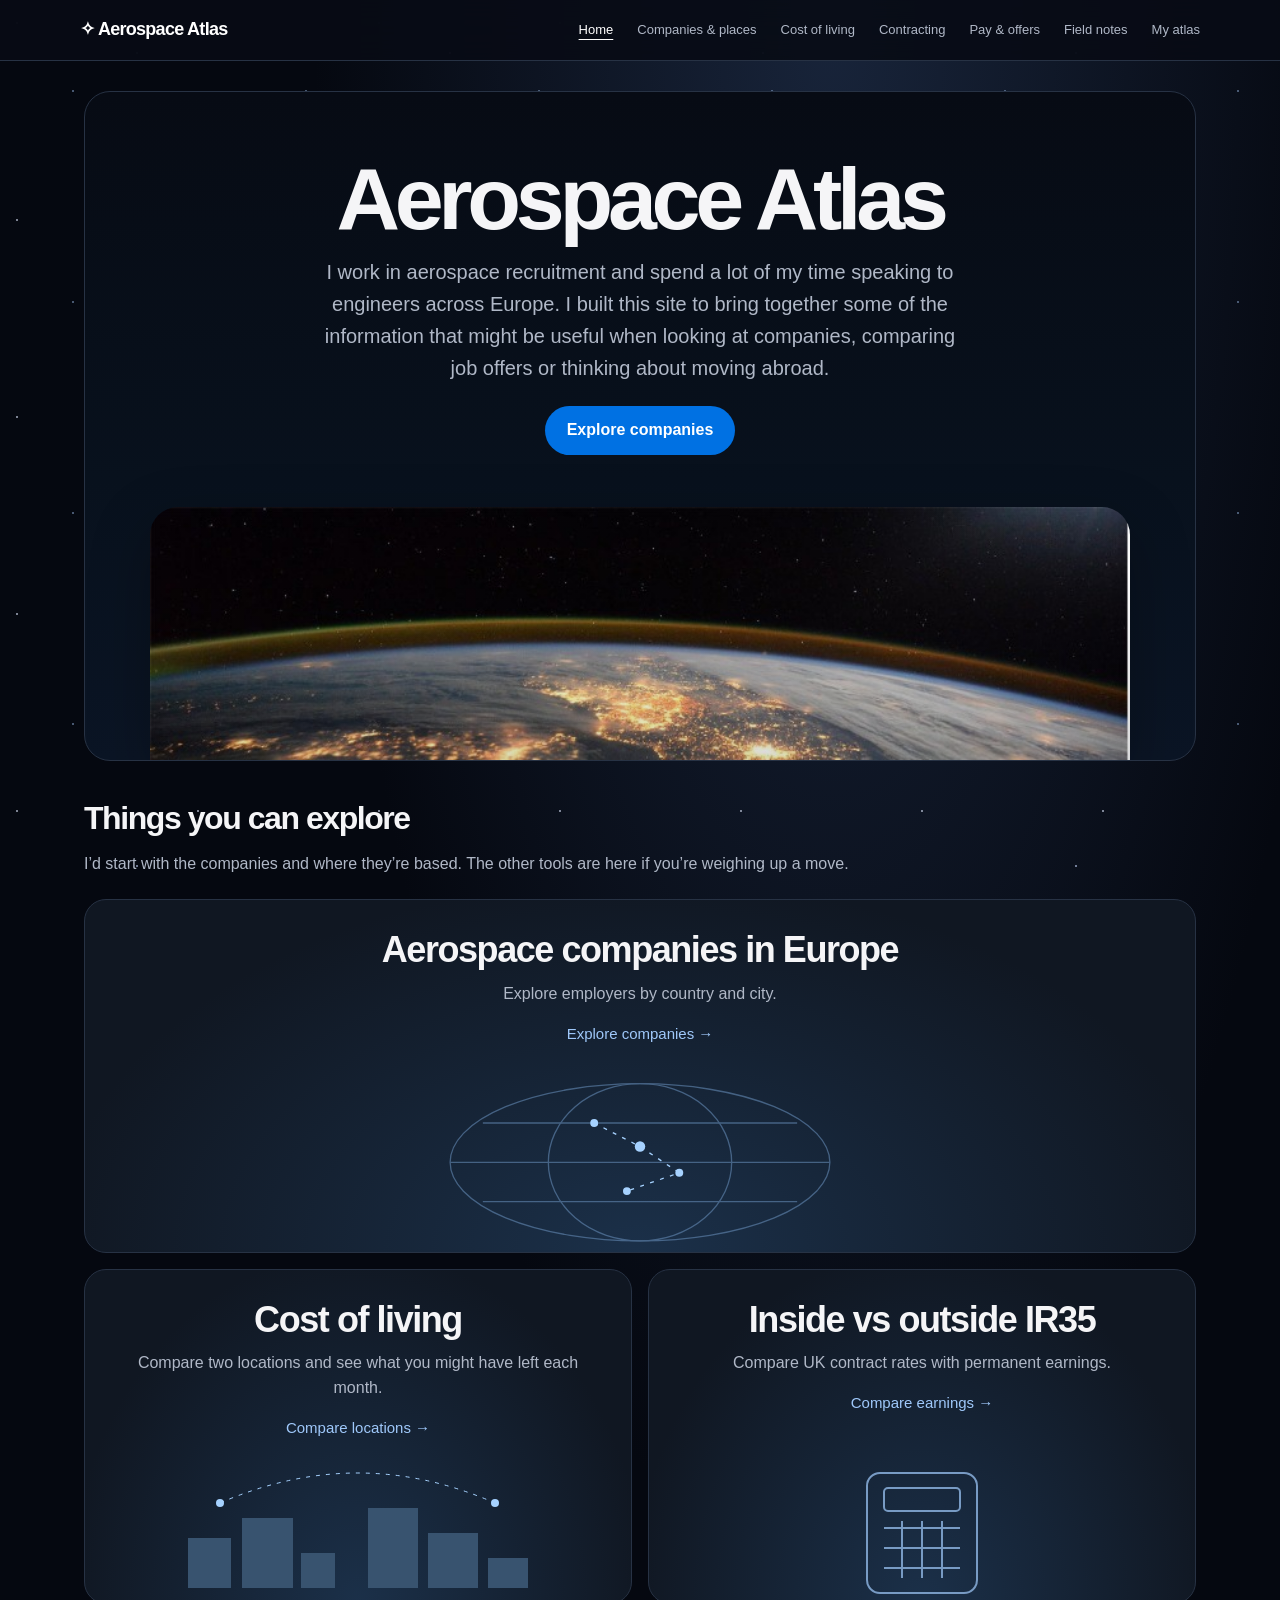
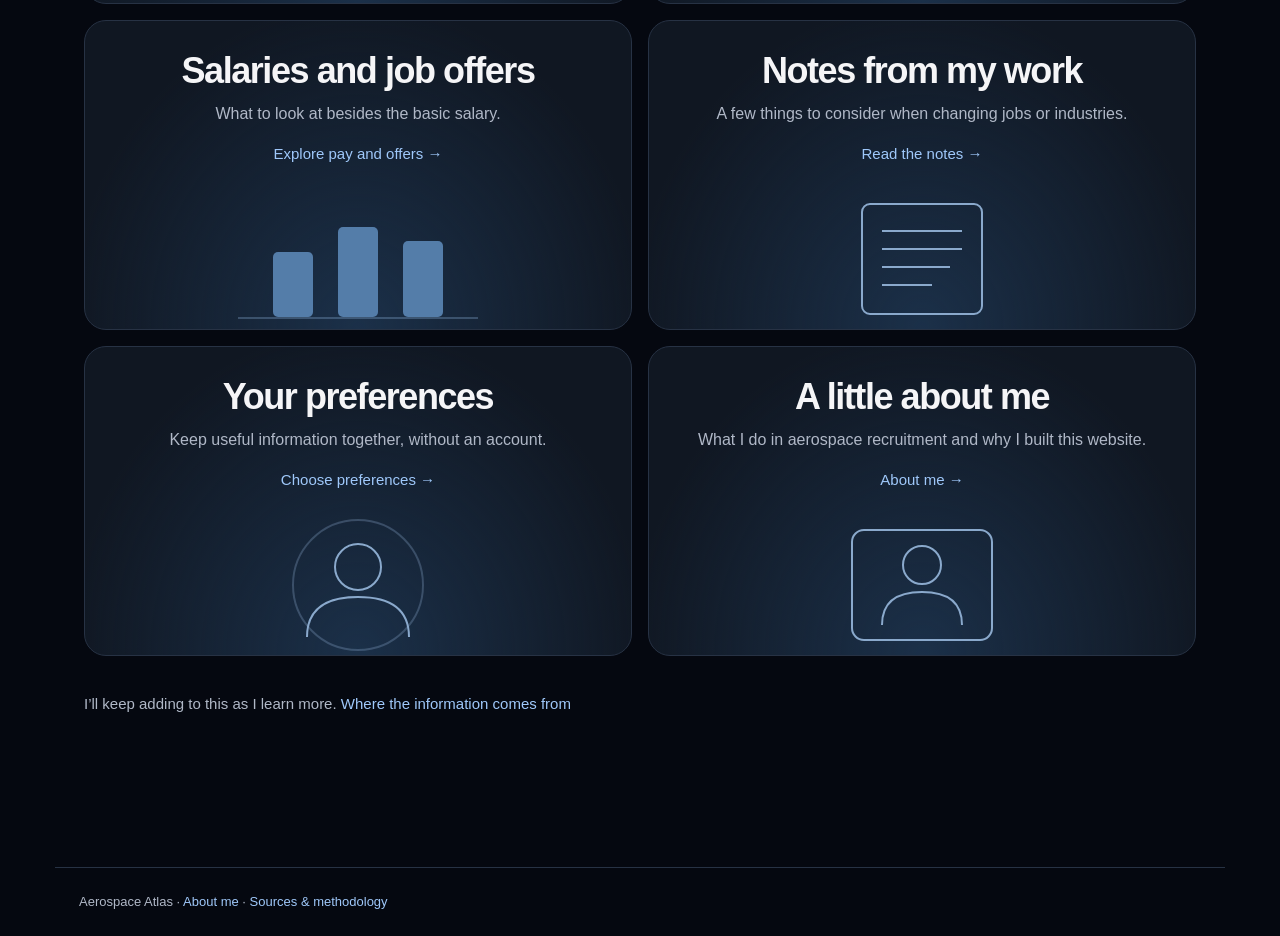
==== index.html @ a93e5f77 "Add files via upload" ====
<!DOCTYPE html>
<html lang="en"><head><meta charset="utf-8"/><meta content="width=device-width,initial-scale=1" name="viewport"/><title>Home | Aerospace Atlas</title><link href="style.css" rel="stylesheet"/><script>const clean=new URL(location.href);if(clean.searchParams.has("utm_source")){clean.searchParams.delete("utm_source");history.replaceState(null,"",clean.pathname+clean.search+clean.hash)}</script></head><body><header><a class="brand" href="index.html">✧ Aerospace Atlas</a><nav><a aria-current="page" href="index.html">Home</a><a href="companies.html">Companies &amp; places</a><a href="relocation.html">Cost of living</a><a href="contracting.html">Contracting</a><a href="salaries.html">Pay &amp; offers</a><a href="insights.html">Field notes</a><a href="personal.html">My atlas</a></nav></header><main class="home-main"><div class="hero home-hero"><div class="hero-copy"><h1>Aerospace Atlas</h1><p>I work in aerospace recruitment and spend a lot of my time speaking to engineers across Europe. I built this site to bring together some of the information that might be useful when looking at companies, comparing job offers or thinking about moving abroad.</p><a href="companies.html">Explore companies</a></div><div class="hero-photo-wrap"><img class="hero-photo" src="hero-earth.jpg" alt="Earth at night seen from space"/></div></div><div class="home-section-title"><h2>Things you can explore</h2><p>I’d start with the companies and where they’re based. The other tools are here if you’re weighing up a move.</p></div><div class="feature-grid"><a class="feature-tile feature-wide" href="companies.html"><div class="feature-copy"><h2>Aerospace companies in Europe</h2><p>Explore employers by country and city.</p><span>Explore companies →</span></div><svg viewBox="0 0 420 140" aria-hidden="true"><g fill="none" stroke="#648ab5" opacity=".6"><ellipse cx="210" cy="72" rx="145" ry="60"/><ellipse cx="210" cy="72" rx="70" ry="60"/><path d="M65 72H355 M90 42H330 M90 102H330"/></g><g fill="#a6d2ff"><circle cx="175" cy="42" r="3"/><circle cx="210" cy="60" r="4"/><circle cx="240" cy="80" r="3"/><circle cx="200" cy="94" r="3"/></g><path d="M175 42L210 60 240 80 200 94" fill="none" stroke="#a6d2ff" stroke-dasharray="3 5"/></svg></a><a class="feature-tile " href="relocation.html"><div class="feature-copy"><h2>Cost of living</h2><p>Compare two locations and see what you might have left each month.</p><span>Compare locations →</span></div><svg viewBox="0 0 420 140" aria-hidden="true"><g fill="#38536f"><path d="M40 125V75H83V125M94 125V55H145V125M153 125V90H187V125M220 125V45H270V125M280 125V70H330V125M340 125V95H380V125"/></g><path d="M72 40Q210 -20 347 40" fill="none" stroke="#a6d2ff" stroke-dasharray="4 6"/><circle cx="72" cy="40" r="4" fill="#a6d2ff"/><circle cx="347" cy="40" r="4" fill="#a6d2ff"/></svg></a><a class="feature-tile " href="contracting.html"><div class="feature-copy"><h2>Inside vs outside IR35</h2><p>Compare UK contract rates with permanent earnings.</p><span>Compare earnings →</span></div><svg viewBox="0 0 420 140" aria-hidden="true"><g fill="none" stroke="#789bc4" stroke-width="2"><rect x="155" y="10" width="110" height="120" rx="13"/><rect x="172" y="25" width="76" height="23" rx="4"/><path d="M172 65H248M172 85H248M172 105H248M190 58V115M210 58V115M230 58V115"/></g></svg></a><a class="feature-tile " href="salaries.html"><div class="feature-copy"><h2>Salaries and job offers</h2><p>What to look at besides the basic salary.</p><span>Explore pay and offers →</span></div><svg viewBox="0 0 420 140" aria-hidden="true"><g fill="#547da9"><rect x="125" y="63" width="40" height="65" rx="5"/><rect x="190" y="38" width="40" height="90" rx="5"/><rect x="255" y="52" width="40" height="76" rx="5"/></g><path d="M90 129H330" stroke="#a6d2ff" opacity=".5"/></svg></a><a class="feature-tile " href="insights.html"><div class="feature-copy"><h2>Notes from my work</h2><p>A few things to consider when changing jobs or industries.</p><span>Read the notes →</span></div><svg viewBox="0 0 420 140" aria-hidden="true"><g stroke="#8aa9cc" fill="none" stroke-width="2"><rect x="150" y="15" width="120" height="110" rx="8"/><path d="M170 42H250M170 60H250M170 78H238M170 96H220"/></g></svg></a><a class="feature-tile " href="personal.html"><div class="feature-copy"><h2>Your preferences</h2><p>Keep useful information together, without an account.</p><span>Choose preferences →</span></div><svg viewBox="0 0 420 140" aria-hidden="true"><g stroke="#8aa9cc" fill="none" stroke-width="2"><circle cx="210" cy="52" r="23"/><path d="M159 122Q159 82 210 82Q261 82 261 122"/><circle cx="210" cy="70" r="65" opacity=".3"/></g></svg></a><a class="feature-tile" href="about.html"><div class="feature-copy"><h2>A little about me</h2><p>What I do in aerospace recruitment and why I built this website.</p><span>About me →</span></div><svg viewBox="0 0 420 140" aria-hidden="true"><g stroke="#8aa9cc" fill="none" stroke-width="2"><rect x="140" y="15" width="140" height="110" rx="12"/><circle cx="210" cy="50" r="19"/><path d="M170 110Q170 77 210 77Q250 77 250 110"/></g></svg></a></div><p class="home-note">I’ll keep adding to this as I learn more. <a href="sources.html">Where the information comes from</a></p></main><aside aria-label="Aerospace heritage photographs" class="heritage-strip"><a aria-label="Wright brothers · 1903 — photograph source" class="heritage-item" href="https://commons.wikimedia.org/wiki/File:Wright_First_Flight_1903Dec17_(full_restore_115).jpg" rel="noopener noreferrer" target="_blank" title="Wright brothers · 1903 · John T. Daniels / Wikimedia Commons; restored by Wright Stuf · Image source"><img alt="Wright brothers · 1903" decoding="async" loading="lazy" onerror="this.closest('a').hidden=true" referrerpolicy="no-referrer" src="https://thumb.wikimedia.org/wikipedia/commons/thumb/f/fe/Wright_First_Flight_1903Dec17_%28full_restore_115%29.jpg/960px-Wright_First_Flight_1903Dec17_%28full_restore_115%29.jpg"/><span>Wright brothers · 1903</span></a><a aria-label="Concorde — photograph source" class="heritage-item" href="https://commons.wikimedia.org/wiki/File:Concorde.highup.arp.750pix.jpg" rel="noopener noreferrer" target="_blank" title="Concorde · Adrian Pingstone · public domain"><img alt="Concorde" decoding="async" loading="lazy" onerror="this.closest('a').hidden=true" referrerpolicy="no-referrer" src="https://upload.wikimedia.org/wikipedia/commons/b/be/Concorde.highup.arp.750pix.jpg"/><span>Concorde</span></a><a aria-label="Voyager spacecraft — photograph source" class="heritage-item" href="https://commons.wikimedia.org/wiki/File:Voyager.jpg" rel="noopener noreferrer" target="_blank" title="Voyager spacecraft · NASA · public domain in the US"><img alt="Voyager spacecraft" decoding="async" loading="lazy" onerror="this.closest('a').hidden=true" referrerpolicy="no-referrer" src="https://upload.wikimedia.org/wikipedia/commons/d/d2/Voyager.jpg"/><span>Voyager spacecraft</span></a></aside><footer>Aerospace Atlas · <a href="about.html">About me</a> · <a href="sources.html">Sources &amp; methodology</a></footer><script>const routes={contract:'contracting.html',living:'relocation.html',prices:'relocation.html',employers:'companies.html',salary:'salaries.html',insights:'insights.html',personal:'personal.html',sources:'sources.html'};if(routes[location.hash.slice(1)])location.replace(routes[location.hash.slice(1)]);</script></body></html>
---- style.css ----
:root{color-scheme:light;--bg:#f5f5f7;--panel:#fff;--line:#e3e3e8;--muted:#626267;--accent:#0066cc;--ink:#1d1d1f}*{box-sizing:border-box}html{scroll-behavior:smooth;scroll-padding-top:90px}body{margin:0;background:var(--bg);color:var(--ink);font:16px/1.55 -apple-system,BlinkMacSystemFont,"Segoe UI",Arial,sans-serif}header{position:sticky;top:0;z-index:10;background:#ffffffed;backdrop-filter:blur(18px);border-bottom:1px solid var(--line);display:flex;justify-content:space-between;align-items:center;gap:16px;padding:16px max(24px,calc((100vw - 1120px)/2));flex-wrap:wrap}main,footer{max-width:1170px;margin:auto;padding:24px}a{color:var(--accent);text-decoration:none}a:hover{text-decoration:underline}nav{display:flex;gap:24px;flex-wrap:wrap}nav a{font-size:13px;color:#424245}.brand{font-weight:700;font-size:18px;letter-spacing:-.04em}.hero{text-align:center;position:relative;overflow:hidden;background:radial-gradient(ellipse at 50% 105%,#c8e2fc 0,transparent 57%),linear-gradient(145deg,#fff,#edf2f9);border-radius:30px;padding:76px 24px 48px;margin:6px 0 24px}.hero h1{font-size:clamp(50px,8vw,96px);line-height:.98;letter-spacing:-.065em;margin:18px auto;max-width:900px}.hero p{font-size:clamp(17px,2.4vw,23px);max-width:680px;margin:24px auto;color:#515157;letter-spacing:-.02em}.hero>a{display:inline-block;background:#0071e3;color:white;padding:12px 25px;border-radius:99px;font-weight:600}.hero-art{display:block;width:min(560px,100%);height:auto;margin:24px auto -48px;opacity:.9}.eyebrow{color:#0066cc;font-size:13px;font-weight:650;letter-spacing:.04em}h2{font-size:clamp(30px,4vw,49px);letter-spacing:-.045em;line-height:1.1;margin:12px 0}h3{margin:0 0 14px;font-size:19px;letter-spacing:-.025em}p{color:var(--muted);max-width:850px}.grid{display:grid;grid-template-columns:repeat(auto-fit,minmax(min(270px,100%),1fr));gap:16px}.panel{background:var(--panel);border:1px solid #e9e9ed;border-radius:24px;padding:26px;box-shadow:0 6px 24px #1d1d1f05}section{padding:58px 0;border-bottom:1px solid var(--line)}label{display:block;color:#525257;font-size:13px;font-weight:600;margin:14px 0 6px}input,select{width:100%;background:#f5f5f7;border:1px solid #d2d2d7;color:var(--ink);border-radius:12px;padding:12px;font:inherit}input:focus,select:focus{outline:2px solid #0071e3;outline-offset:2px}.result{font-size:clamp(28px,3vw,40px);color:var(--ink);font-weight:650;letter-spacing:-.05em}.small{font-size:13px;color:var(--muted);letter-spacing:0}.bar{height:8px;background:#e8eef5;border-radius:8px;overflow:hidden;margin:12px 0 15px}.bar i{display:block;background:linear-gradient(90deg,#0071e3,#69b5ff);height:100%;border-radius:8px;transition:width .2s}table{width:100%;border-collapse:collapse;font-variant-numeric:tabular-nums}td,th{text-align:left;padding:11px 8px;border-bottom:1px solid var(--line)}td:last-child,th:last-child{text-align:right}details{margin-top:16px}summary{cursor:pointer;color:var(--accent)}button{background:#0071e3;color:white;border:0;border-radius:99px;padding:12px 18px;font-weight:650;cursor:pointer}.pill{display:inline-block;border:1px solid var(--line);border-radius:20px;padding:3px 9px;font-size:11px;color:var(--muted);font-weight:500;letter-spacing:0}footer{font-size:13px;color:var(--muted)}.quick{display:grid;grid-template-columns:repeat(3,1fr);gap:12px}.quick a{background:white;border-radius:20px;padding:22px;color:var(--ink);display:block;border:1px solid var(--line)}.quick strong{display:block;font-size:19px;letter-spacing:-.03em}.quick span{color:var(--muted);font-size:13px}.quick b{display:block;color:var(--accent);font-size:23px;margin-bottom:8px}@media(max-width:650px){main,footer{padding:14px}header{position:static;padding:14px}nav{gap:12px}.panel{padding:18px}.hero{padding:50px 16px 35px}.hero-art{margin-bottom:-35px}.quick{grid-template-columns:1fr}.quick a{padding:16px}section{padding:38px 0}}@media(prefers-reduced-motion:reduce){html{scroll-behavior:auto}.bar i{transition:none}}

.questions{grid-template-columns:repeat(2,1fr)}.questions a:hover,.city:hover{border-color:#a6c9ee;box-shadow:0 8px 28px #0071e30c}.headline{padding:28px;background:linear-gradient(120deg,#eaf3ff,#fff);border-radius:24px;margin:20px 0 14px}.headline strong{display:block;font-size:clamp(28px,5vw,48px);letter-spacing:-.05em;line-height:1.1}.headline p{margin:8px 0 0}.recommend{margin:20px 0;padding:20px;background:#f5f5f7;border-radius:16px}.city .country{color:#0066cc;font-size:13px}.city h3{font-size:26px;margin:4px 0}.city dl{font-size:14px}.city dt{color:var(--muted);margin-top:12px}.city dd{margin:0}.city button{margin-top:10px}.guide summary{font-weight:600}.guide li{margin:8px 0}.guide h3{font-size:22px}.guide .small{margin-bottom:8px}button:focus-visible,a:focus-visible,summary:focus-visible{outline:3px solid #0071e3;outline-offset:3px}@media(max-width:650px){.questions{grid-template-columns:1fr}.headline{padding:20px}}

:root{color-scheme:dark;--bg:#080b16;--panel:#111827;--line:#29334a;--muted:#acb8cd;--accent:#a4c6ff;--ink:#f0f3fb}body{background:radial-gradient(ellipse at 70% 0%,#21234b 0,transparent 42%),#080b16;min-height:100vh}body:before{content:'';position:fixed;inset:0;pointer-events:none;z-index:-1;background-image:radial-gradient(1px 1px at 17px 23px,#e1eaff 80%,transparent),radial-gradient(1px 1px at 73px 91px,#809bc2 80%,transparent),radial-gradient(1.4px 1.4px at 137px 53px,#c8d9ff 80%,transparent);background-size:181px 197px,233px 211px,313px 271px;opacity:.55}header{background:#080b16ed}nav a{color:var(--muted)}nav a[aria-current]{color:white;text-decoration:underline;text-underline-offset:5px}.brand{color:white}.hero{background:radial-gradient(ellipse at 50% 110%,#303d70,transparent 70%),linear-gradient(145deg,#101728bb,#17132cbb);text-align:left;padding:65px 35px;border:1px solid var(--line)}.hero h1{margin:18px 0;font-size:clamp(45px,7vw,78px)}.hero p{color:var(--muted);margin:20px 0}.eyebrow,.city .country{color:#a4c6ff}.panel,.quick a{background:#111827e8;border:1px solid var(--line);box-shadow:none}.headline,.recommend{background:linear-gradient(120deg,#202c48,#141b30);border:1px solid var(--line)}label{color:var(--muted)}input,select{background:#090f1e;border-color:#35405a}.bar{background:#303b51}section{padding:30px 0;border:0}h1{font-size:clamp(36px,6vw,64px);line-height:1.05;letter-spacing:-.05em}main{max-width:1100px}.intro{max-width:760px;font-size:18px}.chapter{max-width:760px;margin:30px 0 36px}.chapter h2{font-size:27px}.chapter p{font-size:17px}.quick a:hover,.city:hover{border-color:#8faae0;box-shadow:none}.quick a strong{font-size:23px}.quick a span{font-size:15px}.quick{grid-template-columns:repeat(2,1fr)}.primary{display:inline-block;background:#a4c6ff;color:#101827;padding:13px 22px;border-radius:99px;font-weight:700}button{background:#a4c6ff;color:#101827}.hero>a{background:#a4c6ff;color:#101827}.tag{font-size:12px;color:#a4c6ff}.city h3{margin-top:8px}.city p{margin:8px 0}.countryhead{margin:30px 0 10px;font-size:25px}.count{color:var(--muted);font-size:14px}.navcards{margin:24px 0}.notice{border-left:2px solid #a4c6ff;padding-left:15px;color:var(--muted)}@media(max-width:650px){.quick{grid-template-columns:1fr}.hero{padding:35px 20px}nav{gap:10px}nav a{font-size:12px}}
/* Archival editorial imagery, isolated from the About portrait and calculators. */

/* Quiet heritage imagery: decorative, never part of the main reading flow. */
.heritage-strip{max-width:700px;margin:64px auto 8px;padding:16px 24px 4px;display:flex;align-items:center;justify-content:center;gap:clamp(12px,3vw,36px);border:0;background:transparent;position:relative;z-index:1}
.heritage-item{display:block;position:relative;flex:1 1 0;max-width:190px;min-width:0;height:104px;color:var(--muted);text-decoration:none!important}
.heritage-item[hidden]{display:none!important}.heritage-item img{display:block;width:100%;height:100%;object-fit:contain;filter:grayscale(1);opacity:.24;mask-image:radial-gradient(ellipse at center,#000 32%,transparent 79%);transition:opacity .25s ease,mask-image .25s ease;}
.heritage-item span{position:absolute;bottom:-8px;left:0;right:0;text-align:center;font-size:10px;line-height:1.2;opacity:0;transition:opacity .2s ease;pointer-events:none}
.heritage-item:hover img,.heritage-item:focus-visible img{opacity:1;mask-image:none}.heritage-item:hover span,.heritage-item:focus-visible span{opacity:1}.heritage-item:focus-visible{outline:1px solid var(--accent);outline-offset:4px}
@media(max-width:550px){.heritage-strip{margin-top:40px;padding:8px 12px;gap:9px}.heritage-item{height:76px}.heritage-item span{font-size:9px}}
@media(prefers-reduced-motion:reduce){.heritage-item img,.heritage-item span{transition:none}}

/* Editorial layout: restrained dark palette, spacious tiles and clear hierarchy. */
:root{--bg:#050810;--panel:#101722;--line:#273244;--ink:#f5f5f7;--muted:#b0b8c7;--accent:#9fc8fa}
body{background:radial-gradient(ellipse at 65% 0%,#18243a 0,transparent 44%),var(--bg);isolation:isolate}
header{background:#080c15e8;backdrop-filter:blur(18px)}main{max-width:1160px}main:not(.home-main){padding-top:34px}.home-hero{text-align:center;padding:70px 28px 0;background:linear-gradient(180deg,#080c16,#0b1625);border-radius:26px;overflow:hidden}.home-hero h1{font-size:clamp(48px,8vw,88px);margin:16px auto;letter-spacing:-.06em}.home-hero p{margin:20px auto;max-width:660px;font-size:clamp(17px,2vw,20px);line-height:1.6;letter-spacing:0}.home-hero>a{background:#0071e3;color:#fff;position:relative;z-index:1}.orbit-art{display:block;width:min(100%,1000px);height:auto;margin:12px auto 0}.home-section-title{margin:40px 0 22px}.home-section-title h2{font-size:32px}.feature-grid{display:grid;grid-template-columns:repeat(2,minmax(0,1fr));gap:16px}.feature-tile{display:flex;flex-direction:column;align-items:center;justify-content:space-between;min-height:305px;text-align:center;background:radial-gradient(ellipse at 50% 100%,#1b3049,transparent 75%),#101722;border:1px solid #273244;border-radius:22px;overflow:hidden;color:var(--ink);padding:30px 20px 0;transition:border-color .2s,transform .2s}.feature-tile:hover{text-decoration:none;border-color:#6c94c3;transform:translateY(-2px)}.feature-wide{grid-column:1/-1;min-height:320px}.feature-copy h2{font-size:clamp(24px,3vw,36px);margin:0 0 12px;letter-spacing:-.04em}.feature-copy p{margin:0 auto 15px;max-width:480px;font-size:16px}.feature-copy span{color:var(--accent);font-size:15px}.feature-tile svg{width:min(100%,420px);height:auto;margin-top:22px}.feature-wide svg{width:min(100%,550px)}.home-note{margin:36px 0;font-size:15px}.intro,.chapter p{line-height:1.7}.panel{border-radius:20px}.headline strong{font-size:clamp(28px,5vw,54px)}footer{padding-top:24px;border-top:1px solid var(--line)}@media(max-width:650px){.home-hero{padding:44px 18px 0}.feature-grid{grid-template-columns:1fr}.feature-tile{min-height:270px}.feature-wide{grid-column:auto}.home-section-title{margin-top:30px}main:not(.home-main){padding-top:18px}}@media(prefers-reduced-motion:reduce){.feature-tile{transition:none}.feature-tile:hover{transform:none}}


/* v9 cinematic homepage hero */
.home-main{max-width:1160px}
.home-hero{padding:42px 22px 0;background:linear-gradient(180deg,#070b14 0%,#08111d 58%,#0b1525 100%);overflow:hidden}
.home-hero .hero-copy{max-width:760px;margin:0 auto;padding:12px 0 24px}
.home-hero h1{font-size:clamp(48px,8vw,88px);margin:10px auto 14px;letter-spacing:-.06em}
.home-hero p{margin:0 auto 22px;max-width:660px;font-size:clamp(17px,2vw,20px);line-height:1.6;color:var(--muted)}
.home-hero>a,.home-hero .hero-copy>a{background:#0071e3;color:#fff;display:inline-block;padding:12px 22px;border-radius:999px;font-weight:650}
.home-hero .hero-photo-wrap{margin:28px auto 0;max-width:980px;border-radius:28px 28px 0 0;overflow:hidden;position:relative;box-shadow:0 20px 60px rgba(0,0,0,.28)}
.home-hero .hero-photo-wrap:before{content:"";position:absolute;inset:0;background:linear-gradient(180deg,rgba(3,8,18,.04) 0%, rgba(3,8,18,0) 24%, rgba(3,8,18,.14) 100%);pointer-events:none}
.home-hero .hero-photo{display:block;width:100%;height:auto;min-height:220px;object-fit:cover;object-position:center center}
@media(max-width:650px){
  .home-hero{padding:34px 14px 0}
  .home-hero .hero-copy{padding-bottom:20px}
  .home-hero .hero-photo-wrap{margin-top:22px;border-radius:22px 22px 0 0}
}
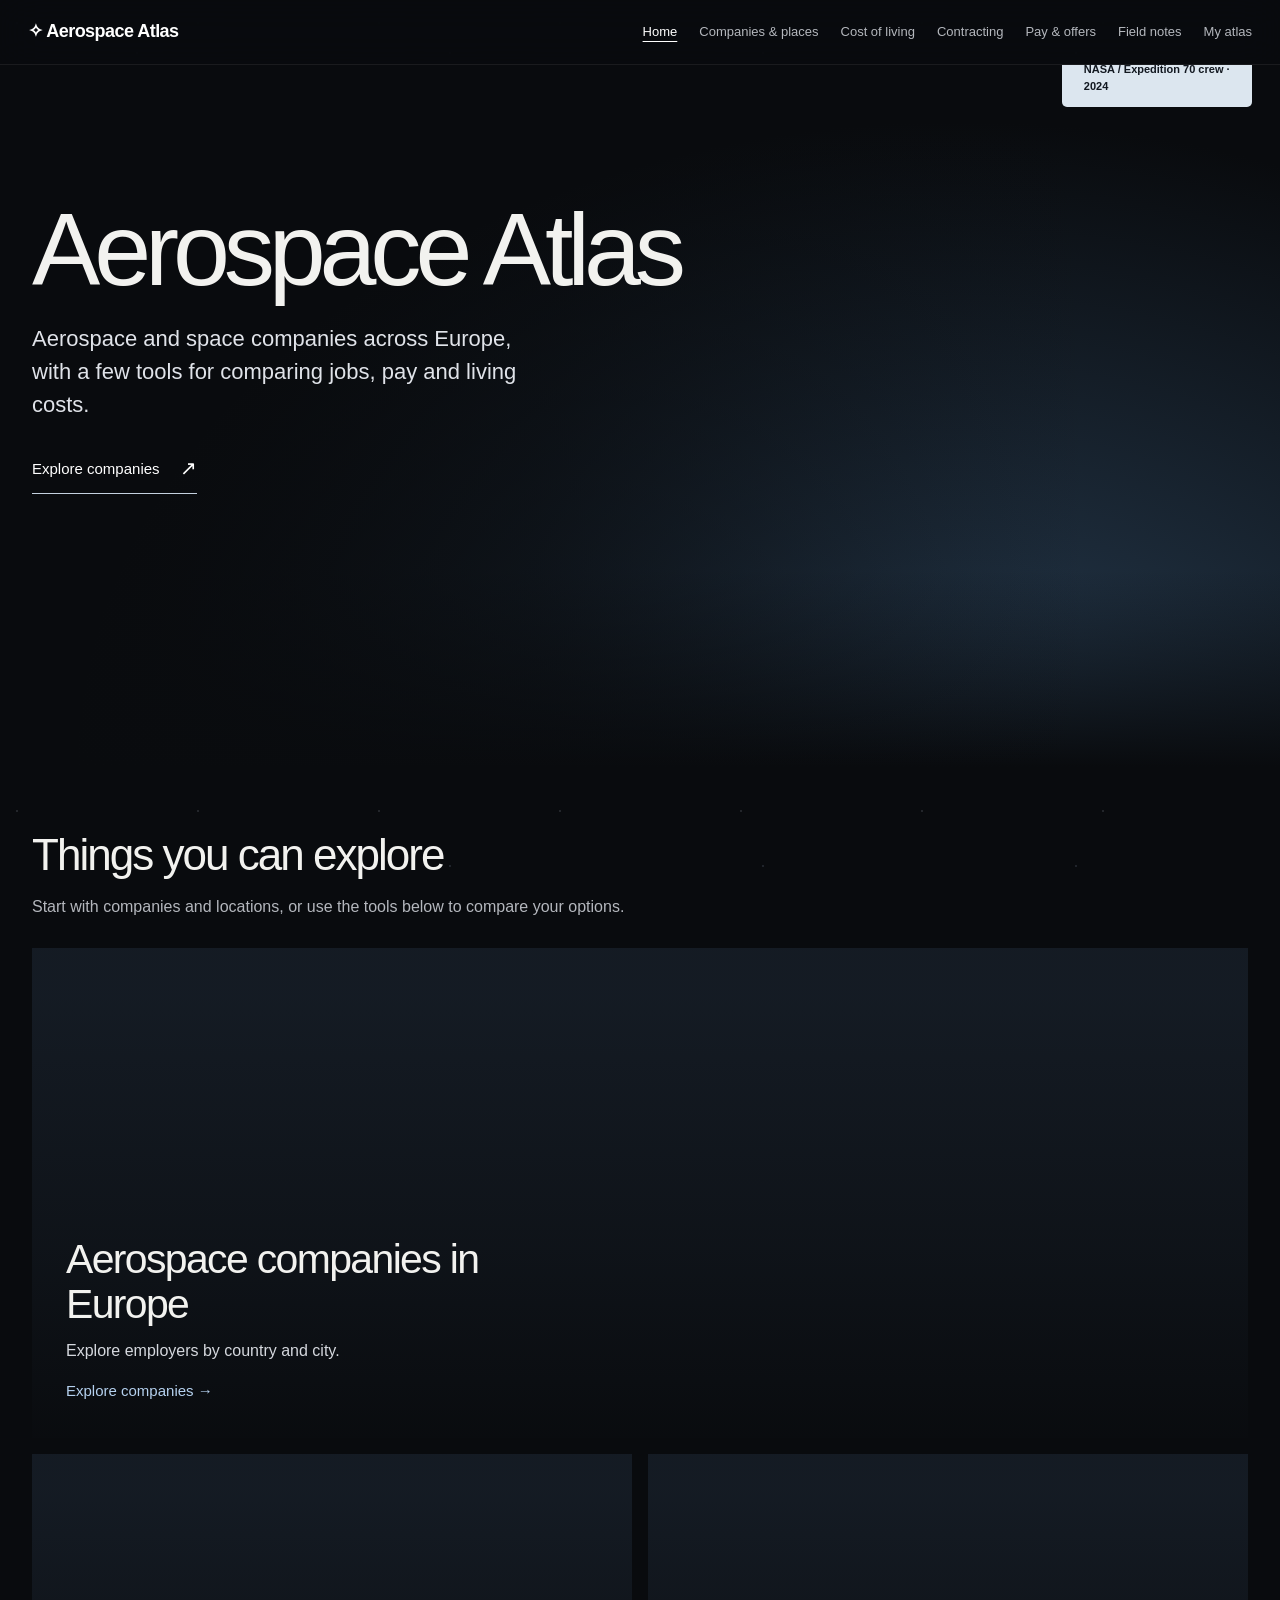
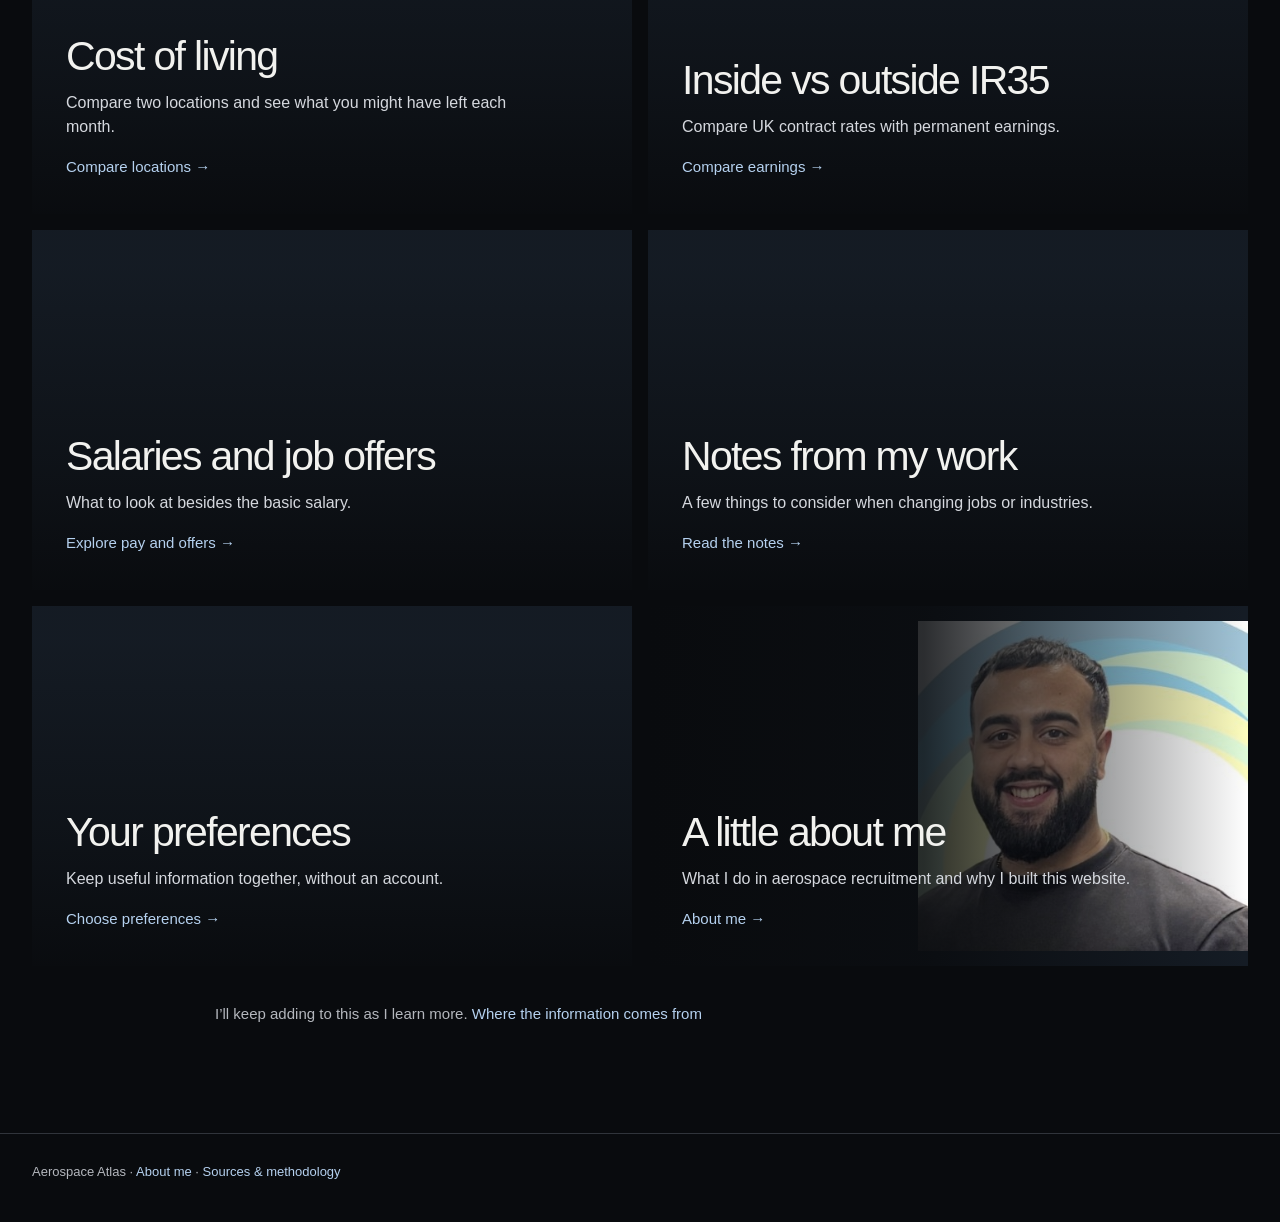
==== commit 233e72b5: "Add files via upload" ====
--- a/index.html
+++ b/index.html
@@ -1,2 +1,3 @@
 <!DOCTYPE html>
-<html lang="en"><head><meta charset="utf-8"/><meta content="width=device-width,initial-scale=1" name="viewport"/><title>Home | Aerospace Atlas</title><link href="style.css" rel="stylesheet"/><script>const clean=new URL(location.href);if(clean.searchParams.has("utm_source")){clean.searchParams.delete("utm_source");history.replaceState(null,"",clean.pathname+clean.search+clean.hash)}</script></head><body><header><a class="brand" href="index.html">✧ Aerospace Atlas</a><nav><a aria-current="page" href="index.html">Home</a><a href="companies.html">Companies &amp; places</a><a href="relocation.html">Cost of living</a><a href="contracting.html">Contracting</a><a href="salaries.html">Pay &amp; offers</a><a href="insights.html">Field notes</a><a href="personal.html">My atlas</a></nav></header><main class="home-main"><div class="hero home-hero"><div class="hero-copy"><h1>Aerospace Atlas</h1><p>I work in aerospace recruitment and spend a lot of my time speaking to engineers across Europe. I built this site to bring together some of the information that might be useful when looking at companies, comparing job offers or thinking about moving abroad.</p><a href="companies.html">Explore companies</a></div><div class="hero-photo-wrap"><img class="hero-photo" src="hero-earth.jpg" alt="Earth at night seen from space"/></div></div><div class="home-section-title"><h2>Things you can explore</h2><p>I’d start with the companies and where they’re based. The other tools are here if you’re weighing up a move.</p></div><div class="feature-grid"><a class="feature-tile feature-wide" href="companies.html"><div class="feature-copy"><h2>Aerospace companies in Europe</h2><p>Explore employers by country and city.</p><span>Explore companies →</span></div><svg viewBox="0 0 420 140" aria-hidden="true"><g fill="none" stroke="#648ab5" opacity=".6"><ellipse cx="210" cy="72" rx="145" ry="60"/><ellipse cx="210" cy="72" rx="70" ry="60"/><path d="M65 72H355 M90 42H330 M90 102H330"/></g><g fill="#a6d2ff"><circle cx="175" cy="42" r="3"/><circle cx="210" cy="60" r="4"/><circle cx="240" cy="80" r="3"/><circle cx="200" cy="94" r="3"/></g><path d="M175 42L210 60 240 80 200 94" fill="none" stroke="#a6d2ff" stroke-dasharray="3 5"/></svg></a><a class="feature-tile " href="relocation.html"><div class="feature-copy"><h2>Cost of living</h2><p>Compare two locations and see what you might have left each month.</p><span>Compare locations →</span></div><svg viewBox="0 0 420 140" aria-hidden="true"><g fill="#38536f"><path d="M40 125V75H83V125M94 125V55H145V125M153 125V90H187V125M220 125V45H270V125M280 125V70H330V125M340 125V95H380V125"/></g><path d="M72 40Q210 -20 347 40" fill="none" stroke="#a6d2ff" stroke-dasharray="4 6"/><circle cx="72" cy="40" r="4" fill="#a6d2ff"/><circle cx="347" cy="40" r="4" fill="#a6d2ff"/></svg></a><a class="feature-tile " href="contracting.html"><div class="feature-copy"><h2>Inside vs outside IR35</h2><p>Compare UK contract rates with permanent earnings.</p><span>Compare earnings →</span></div><svg viewBox="0 0 420 140" aria-hidden="true"><g fill="none" stroke="#789bc4" stroke-width="2"><rect x="155" y="10" width="110" height="120" rx="13"/><rect x="172" y="25" width="76" height="23" rx="4"/><path d="M172 65H248M172 85H248M172 105H248M190 58V115M210 58V115M230 58V115"/></g></svg></a><a class="feature-tile " href="salaries.html"><div class="feature-copy"><h2>Salaries and job offers</h2><p>What to look at besides the basic salary.</p><span>Explore pay and offers →</span></div><svg viewBox="0 0 420 140" aria-hidden="true"><g fill="#547da9"><rect x="125" y="63" width="40" height="65" rx="5"/><rect x="190" y="38" width="40" height="90" rx="5"/><rect x="255" y="52" width="40" height="76" rx="5"/></g><path d="M90 129H330" stroke="#a6d2ff" opacity=".5"/></svg></a><a class="feature-tile " href="insights.html"><div class="feature-copy"><h2>Notes from my work</h2><p>A few things to consider when changing jobs or industries.</p><span>Read the notes →</span></div><svg viewBox="0 0 420 140" aria-hidden="true"><g stroke="#8aa9cc" fill="none" stroke-width="2"><rect x="150" y="15" width="120" height="110" rx="8"/><path d="M170 42H250M170 60H250M170 78H238M170 96H220"/></g></svg></a><a class="feature-tile " href="personal.html"><div class="feature-copy"><h2>Your preferences</h2><p>Keep useful information together, without an account.</p><span>Choose preferences →</span></div><svg viewBox="0 0 420 140" aria-hidden="true"><g stroke="#8aa9cc" fill="none" stroke-width="2"><circle cx="210" cy="52" r="23"/><path d="M159 122Q159 82 210 82Q261 82 261 122"/><circle cx="210" cy="70" r="65" opacity=".3"/></g></svg></a><a class="feature-tile" href="about.html"><div class="feature-copy"><h2>A little about me</h2><p>What I do in aerospace recruitment and why I built this website.</p><span>About me →</span></div><svg viewBox="0 0 420 140" aria-hidden="true"><g stroke="#8aa9cc" fill="none" stroke-width="2"><rect x="140" y="15" width="140" height="110" rx="12"/><circle cx="210" cy="50" r="19"/><path d="M170 110Q170 77 210 77Q250 77 250 110"/></g></svg></a></div><p class="home-note">I’ll keep adding to this as I learn more. <a href="sources.html">Where the information comes from</a></p></main><aside aria-label="Aerospace heritage photographs" class="heritage-strip"><a aria-label="Wright brothers · 1903 — photograph source" class="heritage-item" href="https://commons.wikimedia.org/wiki/File:Wright_First_Flight_1903Dec17_(full_restore_115).jpg" rel="noopener noreferrer" target="_blank" title="Wright brothers · 1903 · John T. Daniels / Wikimedia Commons; restored by Wright Stuf · Image source"><img alt="Wright brothers · 1903" decoding="async" loading="lazy" onerror="this.closest('a').hidden=true" referrerpolicy="no-referrer" src="https://thumb.wikimedia.org/wikipedia/commons/thumb/f/fe/Wright_First_Flight_1903Dec17_%28full_restore_115%29.jpg/960px-Wright_First_Flight_1903Dec17_%28full_restore_115%29.jpg"/><span>Wright brothers · 1903</span></a><a aria-label="Concorde — photograph source" class="heritage-item" href="https://commons.wikimedia.org/wiki/File:Concorde.highup.arp.750pix.jpg" rel="noopener noreferrer" target="_blank" title="Concorde · Adrian Pingstone · public domain"><img alt="Concorde" decoding="async" loading="lazy" onerror="this.closest('a').hidden=true" referrerpolicy="no-referrer" src="https://upload.wikimedia.org/wikipedia/commons/b/be/Concorde.highup.arp.750pix.jpg"/><span>Concorde</span></a><a aria-label="Voyager spacecraft — photograph source" class="heritage-item" href="https://commons.wikimedia.org/wiki/File:Voyager.jpg" rel="noopener noreferrer" target="_blank" title="Voyager spacecraft · NASA · public domain in the US"><img alt="Voyager spacecraft" decoding="async" loading="lazy" onerror="this.closest('a').hidden=true" referrerpolicy="no-referrer" src="https://upload.wikimedia.org/wikipedia/commons/d/d2/Voyager.jpg"/><span>Voyager spacecraft</span></a></aside><footer>Aerospace Atlas · <a href="about.html">About me</a> · <a href="sources.html">Sources &amp; methodology</a></footer><script>const routes={contract:'contracting.html',living:'relocation.html',prices:'relocation.html',employers:'companies.html',salary:'salaries.html',insights:'insights.html',personal:'personal.html',sources:'sources.html'};if(routes[location.hash.slice(1)])location.replace(routes[location.hash.slice(1)]);</script></body></html>+
+<html lang="en"><head><meta charset="utf-8"/><meta content="width=device-width,initial-scale=1" name="viewport"/><title>Home | Aerospace Atlas</title><link href="style.css" rel="stylesheet"/><script>const clean=new URL(location.href);if(clean.searchParams.has("utm_source")){clean.searchParams.delete("utm_source");history.replaceState(null,"",clean.pathname+clean.search+clean.hash)}</script></head><body class="page page-home"><header><a class="brand" href="index.html">✧ Aerospace Atlas</a><nav aria-label="Main navigation"><a aria-current="page" href="index.html">Home</a><a href="companies.html">Companies &amp; places</a><a href="relocation.html">Cost of living</a><a href="contracting.html">Contracting</a><a href="salaries.html">Pay &amp; offers</a><a href="insights.html">Field notes</a><a href="personal.html">My atlas</a></nav></header><main class="home-main"><div class="hero home-hero"><img alt="Northwestern Europe at night, photographed from the International Space Station" class="cover-photo" fetchpriority="high" onerror="this.hidden=true" src="https://science.nasa.gov/wp-content/uploads/2023/06/iss070e075895-lrg.jpg"/><div class="cover-copy"><h1>Aerospace Atlas</h1><p>Aerospace and space companies across Europe, with a few tools for comparing jobs, pay and living costs.</p><a class="editorial-link" href="companies.html">Explore companies <span>↗</span></a></div><a class="photo-credit" href="https://science.nasa.gov/image-detail/iss070e075895-lrg/">NASA / Expedition 70 crew · 2024</a></div><div class="home-section-title"><h2>Things you can explore</h2><p>Start with companies and locations, or use the tools below to compare your options.</p></div><div class="feature-grid"><a class="feature-tile feature-wide" href="companies.html"><img alt="" class="tile-photo" decoding="async" loading="lazy" onerror="this.hidden=true" src="https://science.nasa.gov/wp-content/uploads/2023/06/iss070e075895-lrg.jpg"/><div class="feature-copy"><h2>Aerospace companies in Europe</h2><p>Explore employers by country and city.</p><span>Explore companies →</span></div></a><a class="feature-tile" href="relocation.html"><img alt="" class="tile-photo" decoding="async" loading="lazy" onerror="this.hidden=true" src="https://upload.wikimedia.org/wikipedia/commons/b/be/Concorde.highup.arp.750pix.jpg"/><div class="feature-copy"><h2>Cost of living</h2><p>Compare two locations and see what you might have left each month.</p><span>Compare locations →</span></div></a><a class="feature-tile" href="contracting.html"><img alt="" class="tile-photo" decoding="async" loading="lazy" onerror="this.hidden=true" src="https://upload.wikimedia.org/wikipedia/commons/3/3e/SR-71_in_flight.jpg"/><div class="feature-copy"><h2>Inside vs outside IR35</h2><p>Compare UK contract rates with permanent earnings.</p><span>Compare earnings →</span></div></a><a class="feature-tile" href="salaries.html"><img alt="" class="tile-photo" decoding="async" loading="lazy" onerror="this.hidden=true" src="https://upload.wikimedia.org/wikipedia/commons/d/d2/Voyager.jpg"/><div class="feature-copy"><h2>Salaries and job offers</h2><p>What to look at besides the basic salary.</p><span>Explore pay and offers →</span></div></a><a class="feature-tile" href="insights.html"><img alt="" class="tile-photo" decoding="async" loading="lazy" onerror="this.hidden=true" src="https://upload.wikimedia.org/wikipedia/commons/d/d6/Apollo_11_lunar_module.jpg"/><div class="feature-copy"><h2>Notes from my work</h2><p>A few things to consider when changing jobs or industries.</p><span>Read the notes →</span></div></a><a class="feature-tile" href="personal.html"><img alt="" class="tile-photo" decoding="async" loading="lazy" onerror="this.hidden=true" src="https://upload.wikimedia.org/wikipedia/commons/d/d2/Voyager.jpg"/><div class="feature-copy"><h2>Your preferences</h2><p>Keep useful information together, without an account.</p><span>Choose preferences →</span></div></a><a class="feature-tile" href="about.html"><img alt="" class="tile-photo" decoding="async" loading="lazy" onerror="this.hidden=true" src="kevin-sunil.jpg"/><div class="feature-copy"><h2>A little about me</h2><p>What I do in aerospace recruitment and why I built this website.</p><span>About me →</span></div></a></div><p class="home-note">I’ll keep adding to this as I learn more. <a href="sources.html">Where the information comes from</a></p></main><aside aria-label="Aerospace heritage photographs" class="heritage-strip"><a aria-label="Wright brothers · 1903 — photograph source" class="heritage-item" href="https://commons.wikimedia.org/wiki/File:Wright_First_Flight_1903Dec17_(full_restore_115).jpg" rel="noopener noreferrer" target="_blank" title="Wright brothers · 1903 · John T. Daniels / Wikimedia Commons; restored by Wright Stuf · Image source"><img alt="Wright brothers · 1903" decoding="async" loading="lazy" onerror="this.closest('a').hidden=true" referrerpolicy="no-referrer" src="https://thumb.wikimedia.org/wikipedia/commons/thumb/f/fe/Wright_First_Flight_1903Dec17_%28full_restore_115%29.jpg/960px-Wright_First_Flight_1903Dec17_%28full_restore_115%29.jpg"/><span>Wright brothers · 1903</span></a><a aria-label="Concorde — photograph source" class="heritage-item" href="https://commons.wikimedia.org/wiki/File:Concorde.highup.arp.750pix.jpg" rel="noopener noreferrer" target="_blank" title="Concorde · Adrian Pingstone · public domain"><img alt="Concorde" decoding="async" loading="lazy" onerror="this.closest('a').hidden=true" referrerpolicy="no-referrer" src="https://upload.wikimedia.org/wikipedia/commons/b/be/Concorde.highup.arp.750pix.jpg"/><span>Concorde</span></a><a aria-label="Voyager spacecraft — photograph source" class="heritage-item" href="https://commons.wikimedia.org/wiki/File:Voyager.jpg" rel="noopener noreferrer" target="_blank" title="Voyager spacecraft · NASA · public domain in the US"><img alt="Voyager spacecraft" decoding="async" loading="lazy" onerror="this.closest('a').hidden=true" referrerpolicy="no-referrer" src="https://upload.wikimedia.org/wikipedia/commons/d/d2/Voyager.jpg"/><span>Voyager spacecraft</span></a></aside><footer>Aerospace Atlas · <a href="about.html">About me</a> · <a href="sources.html">Sources &amp; methodology</a></footer><script>const routes={contract:'contracting.html',living:'relocation.html',prices:'relocation.html',employers:'companies.html',salary:'salaries.html',insights:'insights.html',personal:'personal.html',sources:'sources.html'};if(routes[location.hash.slice(1)])location.replace(routes[location.hash.slice(1)]);</script></body></html>
--- a/style.css
+++ b/style.css
@@ -36,3 +36,34 @@
   .home-hero .hero-copy{padding-bottom:20px}
   .home-hero .hero-photo-wrap{margin-top:22px;border-radius:22px 22px 0 0}
 }
+
+
+/* v10 full-site cinematic layout */
+.subpage-main{max-width:1160px;padding-top:22px}
+.page-hero{position:relative;overflow:hidden;border-radius:30px;padding:46px 34px;min-height:250px;margin:6px 0 30px;border:1px solid rgba(255,255,255,.08);background:linear-gradient(180deg,rgba(7,11,20,.88),rgba(10,18,33,.78));box-shadow:0 24px 60px rgba(0,0,0,.26)}
+.page-hero::before{content:"";position:absolute;inset:0;background-image:linear-gradient(90deg,rgba(5,10,18,.92) 0%,rgba(5,10,18,.82) 42%,rgba(5,10,18,.44) 68%,rgba(5,10,18,.22) 100%), url('hero-earth.jpg');background-size:cover;background-position:center center;opacity:.98}
+.page-hero > *{position:relative;z-index:1}
+.page-hero .eyebrow{display:inline-block;margin-bottom:6px;color:#b8d5ff}
+.page-hero h1{max-width:780px;margin:8px 0 14px;font-size:clamp(42px,6vw,72px);line-height:1.02;letter-spacing:-.06em}
+.page-hero .intro,.page-hero p:not(.small){max-width:720px;margin:0;font-size:clamp(17px,1.8vw,20px);line-height:1.62;color:#d7dfef}
+.page-hero .panel{position:relative;z-index:2;margin-top:24px;background:rgba(16,23,34,.72);backdrop-filter:blur(16px)}
+.page-hero.page-hero-companies::before{background-position:center 58%}
+.page-hero.page-hero-relocation::before{background-position:center 62%;filter:saturate(1.05)}
+.page-hero.page-hero-contracting::before{background-position:center 50%;filter:contrast(1.06) saturate(.95)}
+.page-hero.page-hero-salaries::before{background-position:center 48%;filter:saturate(1.1)}
+.page-hero.page-hero-insights::before{background-position:center 40%;filter:brightness(.92)}
+.page-hero.page-hero-personal::before{background-position:center 44%;opacity:.92}
+.page-hero.page-hero-sources::before{background-position:center 35%;opacity:.9}
+.profile-intro.page-hero{display:grid;grid-template-columns:minmax(0,1.2fr) 260px;gap:30px;align-items:center}
+.profile-intro.page-hero::before{background-image:linear-gradient(90deg,rgba(5,10,18,.92) 0%,rgba(5,10,18,.86) 44%,rgba(5,10,18,.52) 72%,rgba(5,10,18,.18) 100%), url('hero-earth.jpg');background-position:center 52%}
+.profile-intro.page-hero .intro{margin-bottom:10px}
+.profile-photo{position:relative;z-index:1;margin:0;text-align:center}
+.profile-photo img{width:100%;max-width:240px;height:auto;aspect-ratio:1/1;object-fit:cover;border-radius:28px;border:1px solid rgba(255,255,255,.12);box-shadow:0 18px 38px rgba(0,0,0,.28)}
+.profile-photo figcaption{margin-top:10px;color:var(--muted);font-size:14px}
+.chapter{max-width:840px}
+@media(max-width:900px){.profile-intro.page-hero{grid-template-columns:1fr}.profile-photo{justify-self:start}}
+@media(max-width:650px){.page-hero{padding:28px 18px;min-height:220px;margin-bottom:22px;border-radius:24px}.page-hero h1{font-size:clamp(34px,10vw,52px)}.page-hero .intro,.page-hero p:not(.small){font-size:16px}.subpage-main{padding-top:14px}}
+
+/* Editorial redesign: photography, open layouts, and restrained navigation */
+:root{--bg:#090b0e;--panel:#14171b;--line:#30343b;--ink:#f2f2ef;--muted:#b4b7bd;--accent:#b5d1ef}
+body{background:var(--bg);font-family:-apple-system,BlinkMacSystemFont,"Segoe UI",Arial,sans-serif;isolation:isolate}body:before{opacity:.12}header{padding:18px max(28px,calc((100vw - 1280px)/2));background:#090b0edb;border-bottom:1px solid #ffffff12;backdrop-filter:blur(20px)}.brand{font-weight:600;letter-spacing:-.03em}nav{gap:22px}nav a{font-size:13px}h1,h2,h3,.result,.headline strong{font-weight:500;letter-spacing:-.045em}.home-main{max-width:none;padding:0;margin:0}.home-hero{border:0;border-radius:0;margin:0;min-height:clamp(530px,78vh,850px);padding:0;display:flex;align-items:flex-start;text-align:left;background:radial-gradient(ellipse at 75% 100%,#263b50,#090b0e 65%);position:relative;isolation:isolate}.cover-photo{position:absolute;inset:0;width:100%;height:100%;object-fit:cover;object-position:center 55%;z-index:-2}.home-hero:after{content:"";position:absolute;inset:0;z-index:-1;background:linear-gradient(90deg,#090b0eee 0%,#090b0e9c 42%,transparent 85%),linear-gradient(0deg,#090b0e 0%,transparent 28%)}.cover-copy{width:min(1280px,100%);margin:0 auto;padding:clamp(80px,15vh,180px) 32px 100px}.home-hero h1{font-weight:500;font-size:clamp(52px,8vw,112px);margin:0 0 22px;letter-spacing:-.06em}.home-hero p{max-width:510px;color:#e0e3e9;margin:0 0 32px;font-size:clamp(17px,2vw,22px);line-height:1.5}.editorial-link{display:inline-flex;align-items:center;gap:20px;border-bottom:1px solid #c4d1df;padding:0 0 9px;color:#fff;font-size:15px}.editorial-link span{font-size:20px}.photo-credit{position:absolute;right:28px;bottom:16px;color:#a9aeb6;font-size:11px}.home-section-title,.feature-grid,.home-note{width:min(1280px,calc(100% - 64px));margin-left:auto;margin-right:auto}.home-section-title{margin-top:64px;margin-bottom:28px}.home-section-title h2{font-size:clamp(28px,4vw,44px)}.feature-grid{gap:16px;grid-template-columns:repeat(2,minmax(0,1fr))}.feature-tile{position:relative;isolation:isolate;align-items:flex-start;justify-content:flex-end;text-align:left;min-height:360px;border-radius:0;border:0;background:#151c25;padding:34px;overflow:hidden;transition:none}.feature-tile:after{content:"";position:absolute;inset:0;z-index:-1;background:linear-gradient(0deg,#090b0ef5 0%,#090b0e88 38%,#090b0e10 90%)}.tile-photo{position:absolute;inset:0;width:100%;height:100%;object-fit:cover;z-index:-2;filter:saturate(.7);transition:transform .6s ease}.feature-tile:hover{transform:none}.feature-tile:hover .tile-photo{transform:scale(1.035)}.feature-wide{min-height:490px}.feature-copy{max-width:520px}.feature-copy h2{font-size:clamp(28px,3.2vw,46px);font-weight:500}.feature-copy p{margin:0 0 15px;color:#d5d8de}.feature-tile[href="about.html"] .tile-photo{object-fit:contain;object-position:right center;width:55%;left:auto}.feature-tile[href="about.html"]:after{background:linear-gradient(90deg,#090b0e 0%,#090b0edb 46%,transparent 100%)}.subpage-main{max-width:1280px;padding:24px 32px}.page-hero{min-height:290px;border:0;border-radius:0;box-shadow:none;padding:50px 30px;margin:0 0 34px;background:#10151b;isolation:isolate;display:flex;flex-direction:column;justify-content:center;align-items:flex-start}.page-hero::before,.profile-intro.page-hero::before{display:none}.subpage-photo{position:absolute!important;inset:0;width:100%;height:100%;object-fit:cover;z-index:-2!important;filter:saturate(.65);object-position:center 45%}.page-hero:after{content:"";position:absolute;inset:0;z-index:-1;background:linear-gradient(90deg,#090b0ef5,#090b0ec7 45%,#090b0e25 100%)}.page-hero h1{font-size:clamp(36px,5vw,65px);font-weight:500}.page-hero .intro{max-width:650px;color:#d5d8df}.page-hero .eyebrow{font-weight:500;color:#aebdcd}.page-hero-about{background:transparent!important;padding-left:0;padding-right:0}.page-hero-about:after{display:none}.profile-intro.page-hero{display:grid;grid-template-columns:minmax(0,1fr) 260px}.profile-photo img{aspect-ratio:1;object-fit:contain;height:auto;width:100%;max-width:240px;border-radius:4px}.profile-copy{max-width:800px}.panel,.headline,.recommend{background:#14171b;border:1px solid #30343b;border-radius:10px;box-shadow:none}.headline{background:#121921}.chapter p,.intro{line-height:1.7}.primary,button,.hero>a{background:#dce6ef;color:#121820;border-radius:5px}input,select{background:#0c1015;border-color:#41464e;border-radius:6px}.heritage-strip{margin-top:80px}.heritage-item img{opacity:.20}footer{max-width:1280px;padding:28px 32px 40px}img[hidden]{display:none!important}@media(max-width:700px){header{padding:14px 18px;position:sticky}nav{gap:11px}.cover-copy{padding:76px 22px 100px}.home-hero{min-height:560px}.cover-photo{object-position:64% center}.home-hero:after{background:linear-gradient(180deg,#090b0ecc 0%,#090b0e77 48%,#090b0e 100%)}.home-section-title,.feature-grid,.home-note{width:calc(100% - 32px)}.feature-grid{grid-template-columns:1fr}.feature-tile,.feature-wide{min-height:310px;padding:24px}.subpage-main{padding:18px 16px}.page-hero{padding:28px 18px;min-height:250px}.profile-intro.page-hero{grid-template-columns:1fr}.page-hero-about{padding:18px 0}.photo-credit{right:16px}.feature-tile[href="about.html"] .tile-photo{opacity:.65}}@media(prefers-reduced-motion:reduce){.tile-photo{transition:none}.feature-tile:hover .tile-photo{transform:none}}
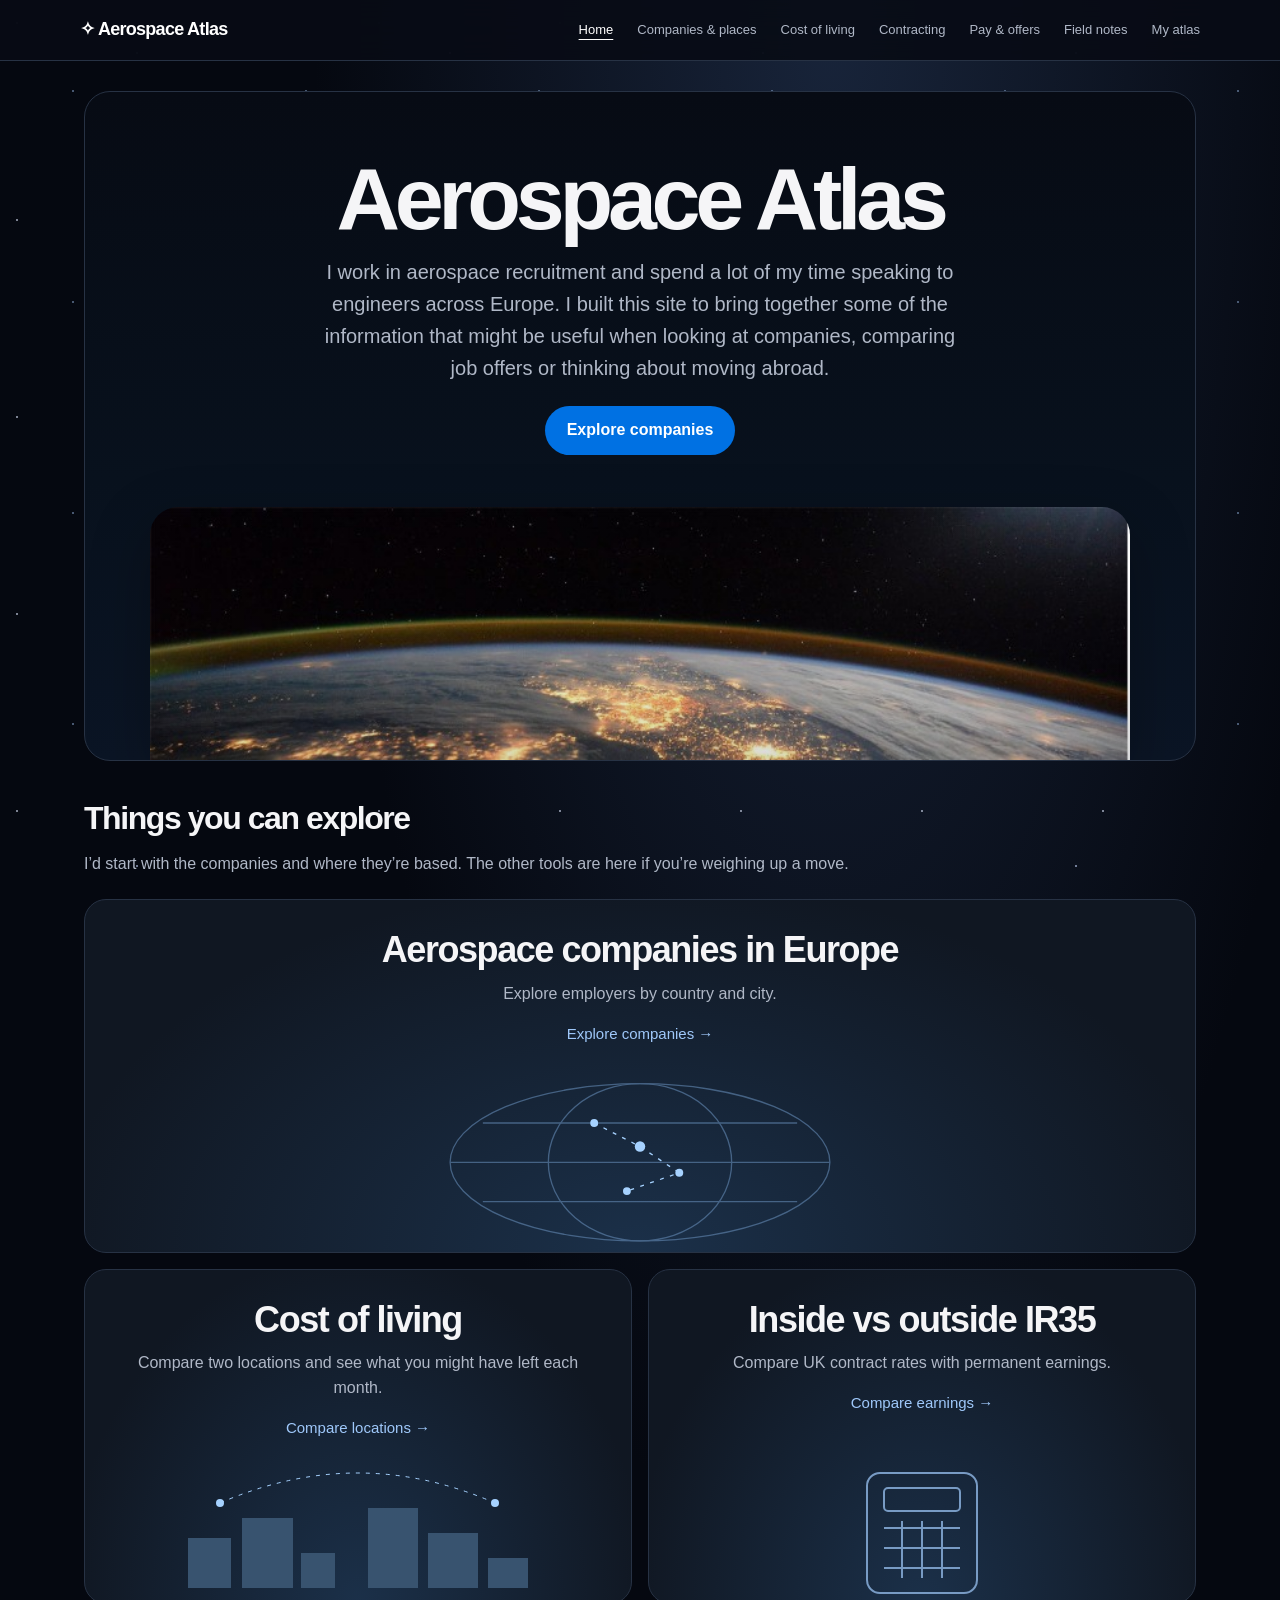
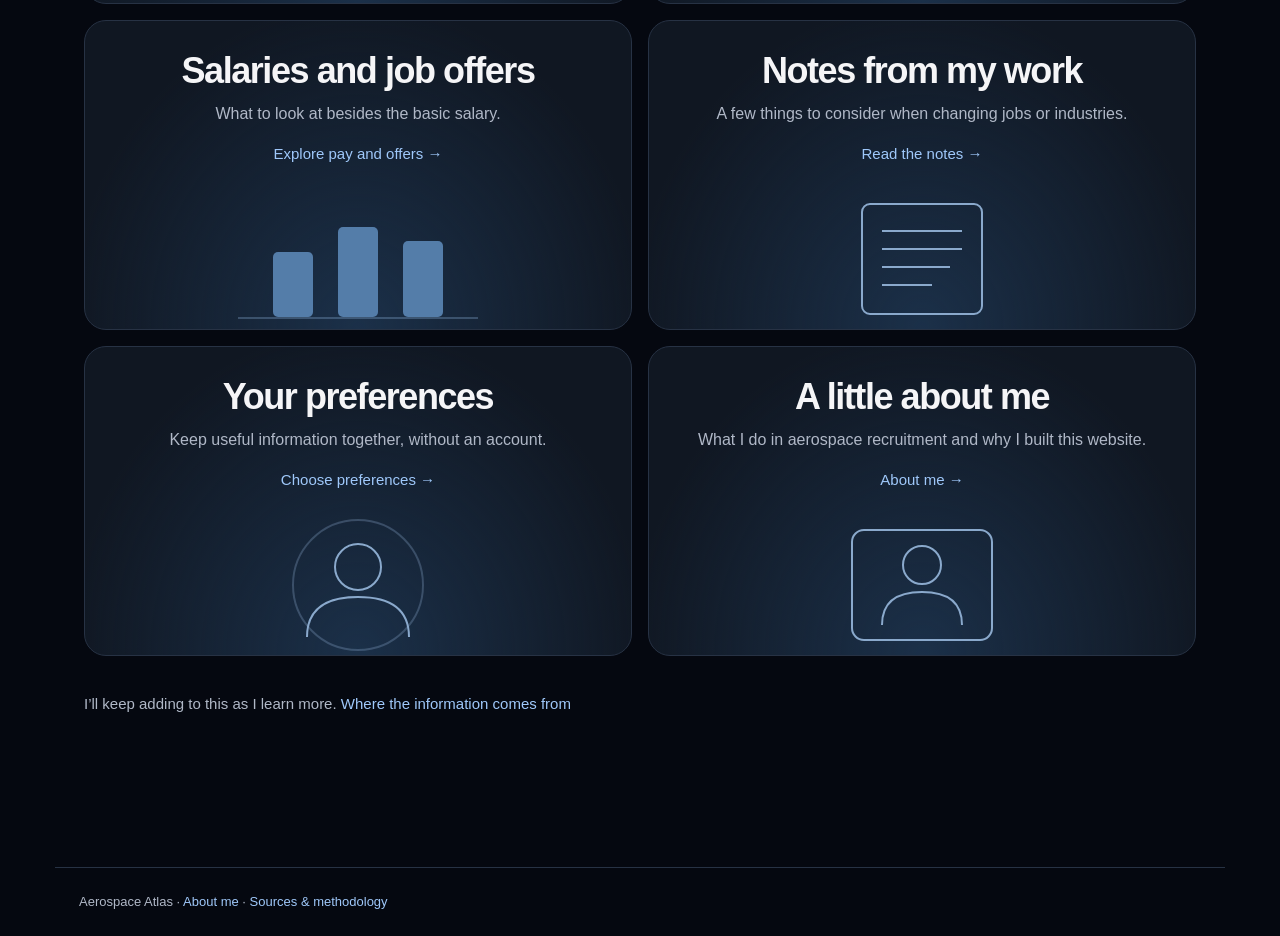
==== commit 0050b7a8: "Add files via upload" ====
--- a/index.html
+++ b/index.html
@@ -1,3 +1,2 @@
 <!DOCTYPE html>
-
-<html lang="en"><head><meta charset="utf-8"/><meta content="width=device-width,initial-scale=1" name="viewport"/><title>Home | Aerospace Atlas</title><link href="style.css" rel="stylesheet"/><script>const clean=new URL(location.href);if(clean.searchParams.has("utm_source")){clean.searchParams.delete("utm_source");history.replaceState(null,"",clean.pathname+clean.search+clean.hash)}</script></head><body class="page page-home"><header><a class="brand" href="index.html">✧ Aerospace Atlas</a><nav aria-label="Main navigation"><a aria-current="page" href="index.html">Home</a><a href="companies.html">Companies &amp; places</a><a href="relocation.html">Cost of living</a><a href="contracting.html">Contracting</a><a href="salaries.html">Pay &amp; offers</a><a href="insights.html">Field notes</a><a href="personal.html">My atlas</a></nav></header><main class="home-main"><div class="hero home-hero"><img alt="Northwestern Europe at night, photographed from the International Space Station" class="cover-photo" fetchpriority="high" onerror="this.hidden=true" src="https://science.nasa.gov/wp-content/uploads/2023/06/iss070e075895-lrg.jpg"/><div class="cover-copy"><h1>Aerospace Atlas</h1><p>Aerospace and space companies across Europe, with a few tools for comparing jobs, pay and living costs.</p><a class="editorial-link" href="companies.html">Explore companies <span>↗</span></a></div><a class="photo-credit" href="https://science.nasa.gov/image-detail/iss070e075895-lrg/">NASA / Expedition 70 crew · 2024</a></div><div class="home-section-title"><h2>Things you can explore</h2><p>Start with companies and locations, or use the tools below to compare your options.</p></div><div class="feature-grid"><a class="feature-tile feature-wide" href="companies.html"><img alt="" class="tile-photo" decoding="async" loading="lazy" onerror="this.hidden=true" src="https://science.nasa.gov/wp-content/uploads/2023/06/iss070e075895-lrg.jpg"/><div class="feature-copy"><h2>Aerospace companies in Europe</h2><p>Explore employers by country and city.</p><span>Explore companies →</span></div></a><a class="feature-tile" href="relocation.html"><img alt="" class="tile-photo" decoding="async" loading="lazy" onerror="this.hidden=true" src="https://upload.wikimedia.org/wikipedia/commons/b/be/Concorde.highup.arp.750pix.jpg"/><div class="feature-copy"><h2>Cost of living</h2><p>Compare two locations and see what you might have left each month.</p><span>Compare locations →</span></div></a><a class="feature-tile" href="contracting.html"><img alt="" class="tile-photo" decoding="async" loading="lazy" onerror="this.hidden=true" src="https://upload.wikimedia.org/wikipedia/commons/3/3e/SR-71_in_flight.jpg"/><div class="feature-copy"><h2>Inside vs outside IR35</h2><p>Compare UK contract rates with permanent earnings.</p><span>Compare earnings →</span></div></a><a class="feature-tile" href="salaries.html"><img alt="" class="tile-photo" decoding="async" loading="lazy" onerror="this.hidden=true" src="https://upload.wikimedia.org/wikipedia/commons/d/d2/Voyager.jpg"/><div class="feature-copy"><h2>Salaries and job offers</h2><p>What to look at besides the basic salary.</p><span>Explore pay and offers →</span></div></a><a class="feature-tile" href="insights.html"><img alt="" class="tile-photo" decoding="async" loading="lazy" onerror="this.hidden=true" src="https://upload.wikimedia.org/wikipedia/commons/d/d6/Apollo_11_lunar_module.jpg"/><div class="feature-copy"><h2>Notes from my work</h2><p>A few things to consider when changing jobs or industries.</p><span>Read the notes →</span></div></a><a class="feature-tile" href="personal.html"><img alt="" class="tile-photo" decoding="async" loading="lazy" onerror="this.hidden=true" src="https://upload.wikimedia.org/wikipedia/commons/d/d2/Voyager.jpg"/><div class="feature-copy"><h2>Your preferences</h2><p>Keep useful information together, without an account.</p><span>Choose preferences →</span></div></a><a class="feature-tile" href="about.html"><img alt="" class="tile-photo" decoding="async" loading="lazy" onerror="this.hidden=true" src="kevin-sunil.jpg"/><div class="feature-copy"><h2>A little about me</h2><p>What I do in aerospace recruitment and why I built this website.</p><span>About me →</span></div></a></div><p class="home-note">I’ll keep adding to this as I learn more. <a href="sources.html">Where the information comes from</a></p></main><aside aria-label="Aerospace heritage photographs" class="heritage-strip"><a aria-label="Wright brothers · 1903 — photograph source" class="heritage-item" href="https://commons.wikimedia.org/wiki/File:Wright_First_Flight_1903Dec17_(full_restore_115).jpg" rel="noopener noreferrer" target="_blank" title="Wright brothers · 1903 · John T. Daniels / Wikimedia Commons; restored by Wright Stuf · Image source"><img alt="Wright brothers · 1903" decoding="async" loading="lazy" onerror="this.closest('a').hidden=true" referrerpolicy="no-referrer" src="https://thumb.wikimedia.org/wikipedia/commons/thumb/f/fe/Wright_First_Flight_1903Dec17_%28full_restore_115%29.jpg/960px-Wright_First_Flight_1903Dec17_%28full_restore_115%29.jpg"/><span>Wright brothers · 1903</span></a><a aria-label="Concorde — photograph source" class="heritage-item" href="https://commons.wikimedia.org/wiki/File:Concorde.highup.arp.750pix.jpg" rel="noopener noreferrer" target="_blank" title="Concorde · Adrian Pingstone · public domain"><img alt="Concorde" decoding="async" loading="lazy" onerror="this.closest('a').hidden=true" referrerpolicy="no-referrer" src="https://upload.wikimedia.org/wikipedia/commons/b/be/Concorde.highup.arp.750pix.jpg"/><span>Concorde</span></a><a aria-label="Voyager spacecraft — photograph source" class="heritage-item" href="https://commons.wikimedia.org/wiki/File:Voyager.jpg" rel="noopener noreferrer" target="_blank" title="Voyager spacecraft · NASA · public domain in the US"><img alt="Voyager spacecraft" decoding="async" loading="lazy" onerror="this.closest('a').hidden=true" referrerpolicy="no-referrer" src="https://upload.wikimedia.org/wikipedia/commons/d/d2/Voyager.jpg"/><span>Voyager spacecraft</span></a></aside><footer>Aerospace Atlas · <a href="about.html">About me</a> · <a href="sources.html">Sources &amp; methodology</a></footer><script>const routes={contract:'contracting.html',living:'relocation.html',prices:'relocation.html',employers:'companies.html',salary:'salaries.html',insights:'insights.html',personal:'personal.html',sources:'sources.html'};if(routes[location.hash.slice(1)])location.replace(routes[location.hash.slice(1)]);</script></body></html>+<html lang="en"><head><meta charset="utf-8"/><meta content="width=device-width,initial-scale=1" name="viewport"/><title>Home | Aerospace Atlas</title><link href="style.css" rel="stylesheet"/><script>const clean=new URL(location.href);if(clean.searchParams.has("utm_source")){clean.searchParams.delete("utm_source");history.replaceState(null,"",clean.pathname+clean.search+clean.hash)}</script></head><body class="page page-home"><header><a class="brand" href="index.html">✧ Aerospace Atlas</a><nav><a aria-current="page" href="index.html">Home</a><a href="companies.html">Companies &amp; places</a><a href="relocation.html">Cost of living</a><a href="contracting.html">Contracting</a><a href="salaries.html">Pay &amp; offers</a><a href="insights.html">Field notes</a><a href="personal.html">My atlas</a></nav></header><main class="home-main"><div class="hero home-hero"><div class="hero-copy"><h1>Aerospace Atlas</h1><p>I work in aerospace recruitment and spend a lot of my time speaking to engineers across Europe. I built this site to bring together some of the information that might be useful when looking at companies, comparing job offers or thinking about moving abroad.</p><a href="companies.html">Explore companies</a></div><div class="hero-photo-wrap"><img class="hero-photo" src="hero-earth.jpg" alt="Earth at night seen from space"/></div></div><div class="home-section-title"><h2>Things you can explore</h2><p>I’d start with the companies and where they’re based. The other tools are here if you’re weighing up a move.</p></div><div class="feature-grid"><a class="feature-tile feature-wide" href="companies.html"><div class="feature-copy"><h2>Aerospace companies in Europe</h2><p>Explore employers by country and city.</p><span>Explore companies →</span></div><svg viewBox="0 0 420 140" aria-hidden="true"><g fill="none" stroke="#648ab5" opacity=".6"><ellipse cx="210" cy="72" rx="145" ry="60"/><ellipse cx="210" cy="72" rx="70" ry="60"/><path d="M65 72H355 M90 42H330 M90 102H330"/></g><g fill="#a6d2ff"><circle cx="175" cy="42" r="3"/><circle cx="210" cy="60" r="4"/><circle cx="240" cy="80" r="3"/><circle cx="200" cy="94" r="3"/></g><path d="M175 42L210 60 240 80 200 94" fill="none" stroke="#a6d2ff" stroke-dasharray="3 5"/></svg></a><a class="feature-tile " href="relocation.html"><div class="feature-copy"><h2>Cost of living</h2><p>Compare two locations and see what you might have left each month.</p><span>Compare locations →</span></div><svg viewBox="0 0 420 140" aria-hidden="true"><g fill="#38536f"><path d="M40 125V75H83V125M94 125V55H145V125M153 125V90H187V125M220 125V45H270V125M280 125V70H330V125M340 125V95H380V125"/></g><path d="M72 40Q210 -20 347 40" fill="none" stroke="#a6d2ff" stroke-dasharray="4 6"/><circle cx="72" cy="40" r="4" fill="#a6d2ff"/><circle cx="347" cy="40" r="4" fill="#a6d2ff"/></svg></a><a class="feature-tile " href="contracting.html"><div class="feature-copy"><h2>Inside vs outside IR35</h2><p>Compare UK contract rates with permanent earnings.</p><span>Compare earnings →</span></div><svg viewBox="0 0 420 140" aria-hidden="true"><g fill="none" stroke="#789bc4" stroke-width="2"><rect x="155" y="10" width="110" height="120" rx="13"/><rect x="172" y="25" width="76" height="23" rx="4"/><path d="M172 65H248M172 85H248M172 105H248M190 58V115M210 58V115M230 58V115"/></g></svg></a><a class="feature-tile " href="salaries.html"><div class="feature-copy"><h2>Salaries and job offers</h2><p>What to look at besides the basic salary.</p><span>Explore pay and offers →</span></div><svg viewBox="0 0 420 140" aria-hidden="true"><g fill="#547da9"><rect x="125" y="63" width="40" height="65" rx="5"/><rect x="190" y="38" width="40" height="90" rx="5"/><rect x="255" y="52" width="40" height="76" rx="5"/></g><path d="M90 129H330" stroke="#a6d2ff" opacity=".5"/></svg></a><a class="feature-tile " href="insights.html"><div class="feature-copy"><h2>Notes from my work</h2><p>A few things to consider when changing jobs or industries.</p><span>Read the notes →</span></div><svg viewBox="0 0 420 140" aria-hidden="true"><g stroke="#8aa9cc" fill="none" stroke-width="2"><rect x="150" y="15" width="120" height="110" rx="8"/><path d="M170 42H250M170 60H250M170 78H238M170 96H220"/></g></svg></a><a class="feature-tile " href="personal.html"><div class="feature-copy"><h2>Your preferences</h2><p>Keep useful information together, without an account.</p><span>Choose preferences →</span></div><svg viewBox="0 0 420 140" aria-hidden="true"><g stroke="#8aa9cc" fill="none" stroke-width="2"><circle cx="210" cy="52" r="23"/><path d="M159 122Q159 82 210 82Q261 82 261 122"/><circle cx="210" cy="70" r="65" opacity=".3"/></g></svg></a><a class="feature-tile" href="about.html"><div class="feature-copy"><h2>A little about me</h2><p>What I do in aerospace recruitment and why I built this website.</p><span>About me →</span></div><svg viewBox="0 0 420 140" aria-hidden="true"><g stroke="#8aa9cc" fill="none" stroke-width="2"><rect x="140" y="15" width="140" height="110" rx="12"/><circle cx="210" cy="50" r="19"/><path d="M170 110Q170 77 210 77Q250 77 250 110"/></g></svg></a></div><p class="home-note">I’ll keep adding to this as I learn more. <a href="sources.html">Where the information comes from</a></p></main><aside aria-label="Aerospace heritage photographs" class="heritage-strip"><a aria-label="Wright brothers · 1903 — photograph source" class="heritage-item" href="https://commons.wikimedia.org/wiki/File:Wright_First_Flight_1903Dec17_(full_restore_115).jpg" rel="noopener noreferrer" target="_blank" title="Wright brothers · 1903 · John T. Daniels / Wikimedia Commons; restored by Wright Stuf · Image source"><img alt="Wright brothers · 1903" decoding="async" loading="lazy" onerror="this.closest('a').hidden=true" referrerpolicy="no-referrer" src="https://thumb.wikimedia.org/wikipedia/commons/thumb/f/fe/Wright_First_Flight_1903Dec17_%28full_restore_115%29.jpg/960px-Wright_First_Flight_1903Dec17_%28full_restore_115%29.jpg"/><span>Wright brothers · 1903</span></a><a aria-label="Concorde — photograph source" class="heritage-item" href="https://commons.wikimedia.org/wiki/File:Concorde.highup.arp.750pix.jpg" rel="noopener noreferrer" target="_blank" title="Concorde · Adrian Pingstone · public domain"><img alt="Concorde" decoding="async" loading="lazy" onerror="this.closest('a').hidden=true" referrerpolicy="no-referrer" src="https://upload.wikimedia.org/wikipedia/commons/b/be/Concorde.highup.arp.750pix.jpg"/><span>Concorde</span></a><a aria-label="Voyager spacecraft — photograph source" class="heritage-item" href="https://commons.wikimedia.org/wiki/File:Voyager.jpg" rel="noopener noreferrer" target="_blank" title="Voyager spacecraft · NASA · public domain in the US"><img alt="Voyager spacecraft" decoding="async" loading="lazy" onerror="this.closest('a').hidden=true" referrerpolicy="no-referrer" src="https://upload.wikimedia.org/wikipedia/commons/d/d2/Voyager.jpg"/><span>Voyager spacecraft</span></a></aside><footer>Aerospace Atlas · <a href="about.html">About me</a> · <a href="sources.html">Sources &amp; methodology</a></footer><script>const routes={contract:'contracting.html',living:'relocation.html',prices:'relocation.html',employers:'companies.html',salary:'salaries.html',insights:'insights.html',personal:'personal.html',sources:'sources.html'};if(routes[location.hash.slice(1)])location.replace(routes[location.hash.slice(1)]);</script></body></html>
--- a/style.css
+++ b/style.css
@@ -63,7 +63,3 @@
 .chapter{max-width:840px}
 @media(max-width:900px){.profile-intro.page-hero{grid-template-columns:1fr}.profile-photo{justify-self:start}}
 @media(max-width:650px){.page-hero{padding:28px 18px;min-height:220px;margin-bottom:22px;border-radius:24px}.page-hero h1{font-size:clamp(34px,10vw,52px)}.page-hero .intro,.page-hero p:not(.small){font-size:16px}.subpage-main{padding-top:14px}}
-
-/* Editorial redesign: photography, open layouts, and restrained navigation */
-:root{--bg:#090b0e;--panel:#14171b;--line:#30343b;--ink:#f2f2ef;--muted:#b4b7bd;--accent:#b5d1ef}
-body{background:var(--bg);font-family:-apple-system,BlinkMacSystemFont,"Segoe UI",Arial,sans-serif;isolation:isolate}body:before{opacity:.12}header{padding:18px max(28px,calc((100vw - 1280px)/2));background:#090b0edb;border-bottom:1px solid #ffffff12;backdrop-filter:blur(20px)}.brand{font-weight:600;letter-spacing:-.03em}nav{gap:22px}nav a{font-size:13px}h1,h2,h3,.result,.headline strong{font-weight:500;letter-spacing:-.045em}.home-main{max-width:none;padding:0;margin:0}.home-hero{border:0;border-radius:0;margin:0;min-height:clamp(530px,78vh,850px);padding:0;display:flex;align-items:flex-start;text-align:left;background:radial-gradient(ellipse at 75% 100%,#263b50,#090b0e 65%);position:relative;isolation:isolate}.cover-photo{position:absolute;inset:0;width:100%;height:100%;object-fit:cover;object-position:center 55%;z-index:-2}.home-hero:after{content:"";position:absolute;inset:0;z-index:-1;background:linear-gradient(90deg,#090b0eee 0%,#090b0e9c 42%,transparent 85%),linear-gradient(0deg,#090b0e 0%,transparent 28%)}.cover-copy{width:min(1280px,100%);margin:0 auto;padding:clamp(80px,15vh,180px) 32px 100px}.home-hero h1{font-weight:500;font-size:clamp(52px,8vw,112px);margin:0 0 22px;letter-spacing:-.06em}.home-hero p{max-width:510px;color:#e0e3e9;margin:0 0 32px;font-size:clamp(17px,2vw,22px);line-height:1.5}.editorial-link{display:inline-flex;align-items:center;gap:20px;border-bottom:1px solid #c4d1df;padding:0 0 9px;color:#fff;font-size:15px}.editorial-link span{font-size:20px}.photo-credit{position:absolute;right:28px;bottom:16px;color:#a9aeb6;font-size:11px}.home-section-title,.feature-grid,.home-note{width:min(1280px,calc(100% - 64px));margin-left:auto;margin-right:auto}.home-section-title{margin-top:64px;margin-bottom:28px}.home-section-title h2{font-size:clamp(28px,4vw,44px)}.feature-grid{gap:16px;grid-template-columns:repeat(2,minmax(0,1fr))}.feature-tile{position:relative;isolation:isolate;align-items:flex-start;justify-content:flex-end;text-align:left;min-height:360px;border-radius:0;border:0;background:#151c25;padding:34px;overflow:hidden;transition:none}.feature-tile:after{content:"";position:absolute;inset:0;z-index:-1;background:linear-gradient(0deg,#090b0ef5 0%,#090b0e88 38%,#090b0e10 90%)}.tile-photo{position:absolute;inset:0;width:100%;height:100%;object-fit:cover;z-index:-2;filter:saturate(.7);transition:transform .6s ease}.feature-tile:hover{transform:none}.feature-tile:hover .tile-photo{transform:scale(1.035)}.feature-wide{min-height:490px}.feature-copy{max-width:520px}.feature-copy h2{font-size:clamp(28px,3.2vw,46px);font-weight:500}.feature-copy p{margin:0 0 15px;color:#d5d8de}.feature-tile[href="about.html"] .tile-photo{object-fit:contain;object-position:right center;width:55%;left:auto}.feature-tile[href="about.html"]:after{background:linear-gradient(90deg,#090b0e 0%,#090b0edb 46%,transparent 100%)}.subpage-main{max-width:1280px;padding:24px 32px}.page-hero{min-height:290px;border:0;border-radius:0;box-shadow:none;padding:50px 30px;margin:0 0 34px;background:#10151b;isolation:isolate;display:flex;flex-direction:column;justify-content:center;align-items:flex-start}.page-hero::before,.profile-intro.page-hero::before{display:none}.subpage-photo{position:absolute!important;inset:0;width:100%;height:100%;object-fit:cover;z-index:-2!important;filter:saturate(.65);object-position:center 45%}.page-hero:after{content:"";position:absolute;inset:0;z-index:-1;background:linear-gradient(90deg,#090b0ef5,#090b0ec7 45%,#090b0e25 100%)}.page-hero h1{font-size:clamp(36px,5vw,65px);font-weight:500}.page-hero .intro{max-width:650px;color:#d5d8df}.page-hero .eyebrow{font-weight:500;color:#aebdcd}.page-hero-about{background:transparent!important;padding-left:0;padding-right:0}.page-hero-about:after{display:none}.profile-intro.page-hero{display:grid;grid-template-columns:minmax(0,1fr) 260px}.profile-photo img{aspect-ratio:1;object-fit:contain;height:auto;width:100%;max-width:240px;border-radius:4px}.profile-copy{max-width:800px}.panel,.headline,.recommend{background:#14171b;border:1px solid #30343b;border-radius:10px;box-shadow:none}.headline{background:#121921}.chapter p,.intro{line-height:1.7}.primary,button,.hero>a{background:#dce6ef;color:#121820;border-radius:5px}input,select{background:#0c1015;border-color:#41464e;border-radius:6px}.heritage-strip{margin-top:80px}.heritage-item img{opacity:.20}footer{max-width:1280px;padding:28px 32px 40px}img[hidden]{display:none!important}@media(max-width:700px){header{padding:14px 18px;position:sticky}nav{gap:11px}.cover-copy{padding:76px 22px 100px}.home-hero{min-height:560px}.cover-photo{object-position:64% center}.home-hero:after{background:linear-gradient(180deg,#090b0ecc 0%,#090b0e77 48%,#090b0e 100%)}.home-section-title,.feature-grid,.home-note{width:calc(100% - 32px)}.feature-grid{grid-template-columns:1fr}.feature-tile,.feature-wide{min-height:310px;padding:24px}.subpage-main{padding:18px 16px}.page-hero{padding:28px 18px;min-height:250px}.profile-intro.page-hero{grid-template-columns:1fr}.page-hero-about{padding:18px 0}.photo-credit{right:16px}.feature-tile[href="about.html"] .tile-photo{opacity:.65}}@media(prefers-reduced-motion:reduce){.tile-photo{transition:none}.feature-tile:hover .tile-photo{transform:none}}
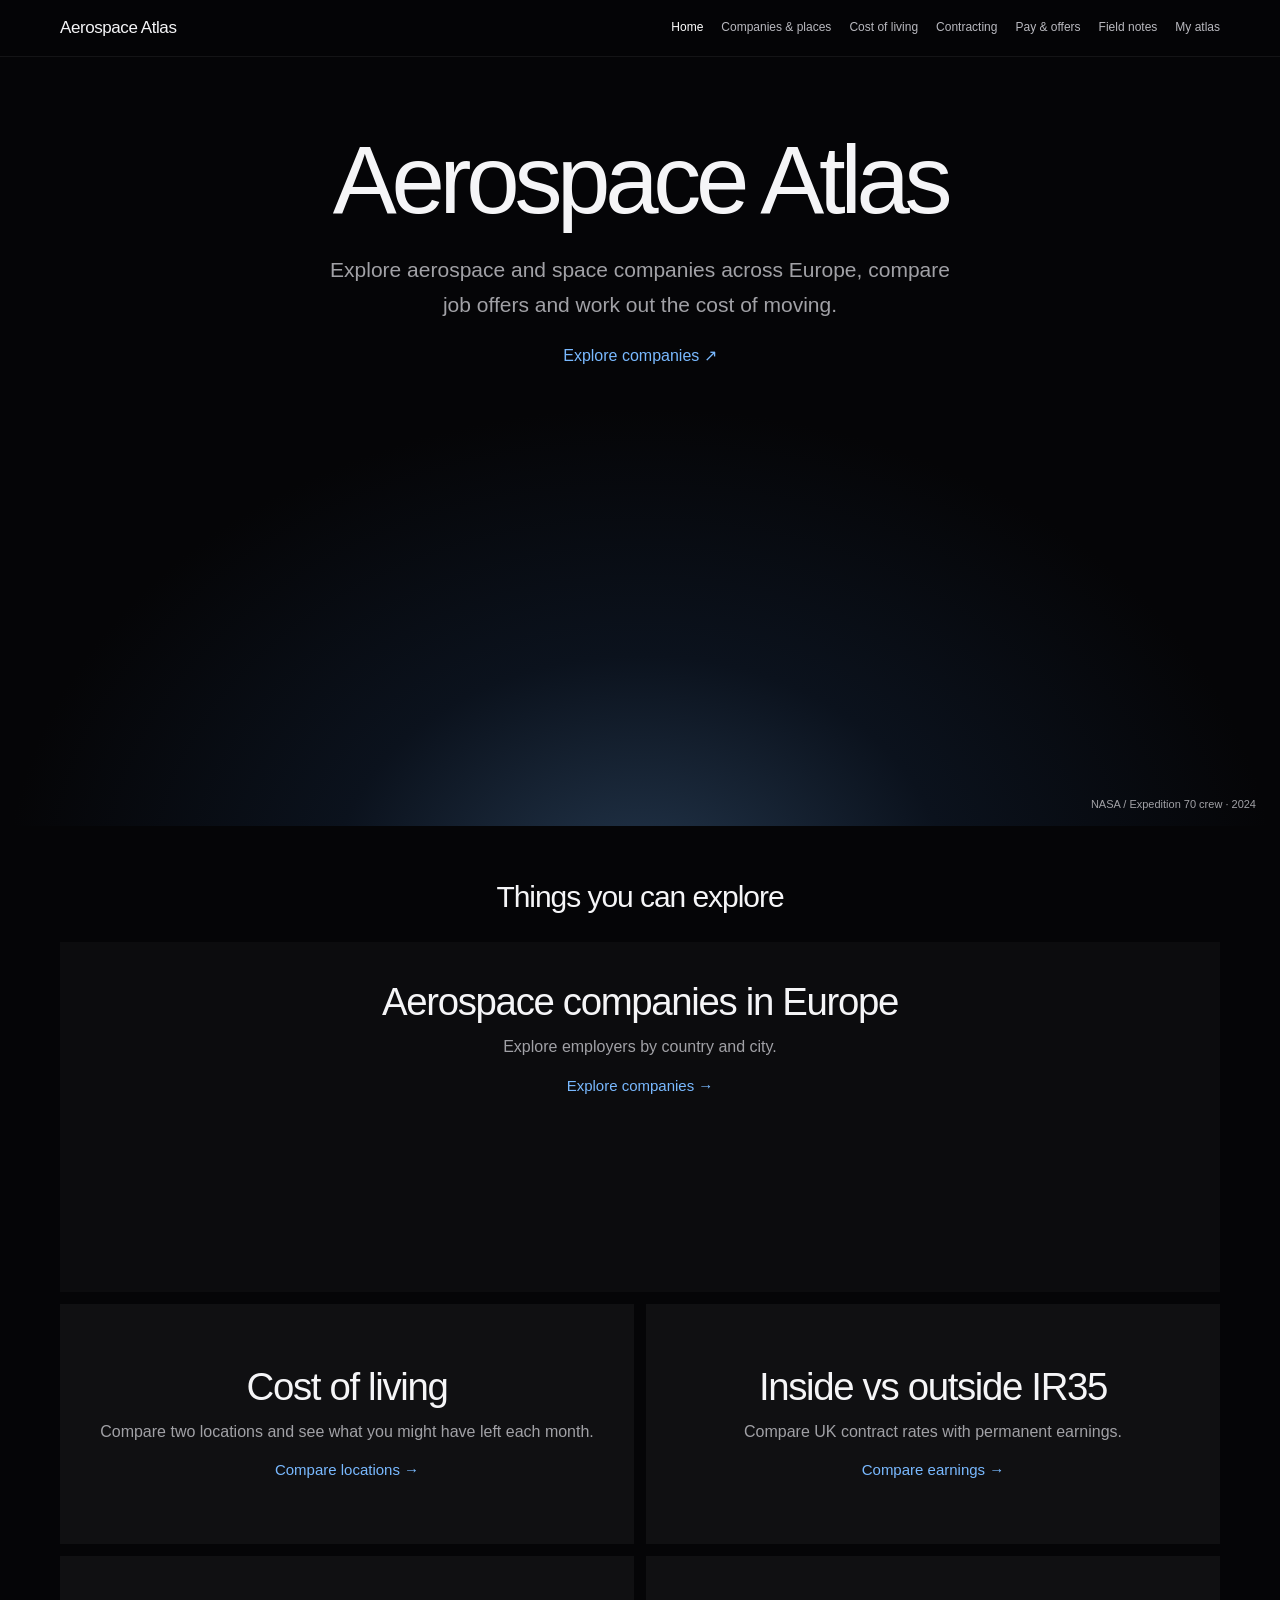
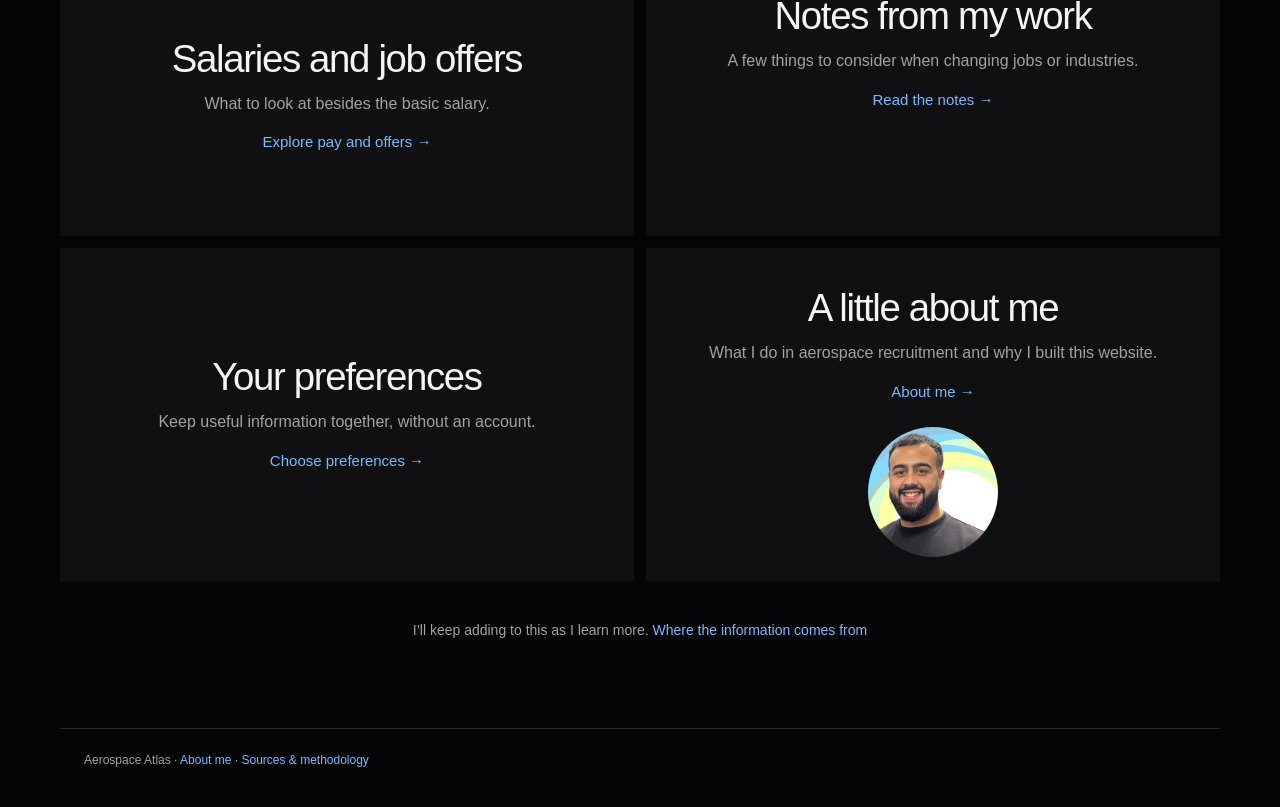
==== commit 1fb37321: "Add files via upload" ====
--- a/index.html
+++ b/index.html
@@ -1,2 +1,3 @@
 <!DOCTYPE html>
-<html lang="en"><head><meta charset="utf-8"/><meta content="width=device-width,initial-scale=1" name="viewport"/><title>Home | Aerospace Atlas</title><link href="style.css" rel="stylesheet"/><script>const clean=new URL(location.href);if(clean.searchParams.has("utm_source")){clean.searchParams.delete("utm_source");history.replaceState(null,"",clean.pathname+clean.search+clean.hash)}</script></head><body class="page page-home"><header><a class="brand" href="index.html">✧ Aerospace Atlas</a><nav><a aria-current="page" href="index.html">Home</a><a href="companies.html">Companies &amp; places</a><a href="relocation.html">Cost of living</a><a href="contracting.html">Contracting</a><a href="salaries.html">Pay &amp; offers</a><a href="insights.html">Field notes</a><a href="personal.html">My atlas</a></nav></header><main class="home-main"><div class="hero home-hero"><div class="hero-copy"><h1>Aerospace Atlas</h1><p>I work in aerospace recruitment and spend a lot of my time speaking to engineers across Europe. I built this site to bring together some of the information that might be useful when looking at companies, comparing job offers or thinking about moving abroad.</p><a href="companies.html">Explore companies</a></div><div class="hero-photo-wrap"><img class="hero-photo" src="hero-earth.jpg" alt="Earth at night seen from space"/></div></div><div class="home-section-title"><h2>Things you can explore</h2><p>I’d start with the companies and where they’re based. The other tools are here if you’re weighing up a move.</p></div><div class="feature-grid"><a class="feature-tile feature-wide" href="companies.html"><div class="feature-copy"><h2>Aerospace companies in Europe</h2><p>Explore employers by country and city.</p><span>Explore companies →</span></div><svg viewBox="0 0 420 140" aria-hidden="true"><g fill="none" stroke="#648ab5" opacity=".6"><ellipse cx="210" cy="72" rx="145" ry="60"/><ellipse cx="210" cy="72" rx="70" ry="60"/><path d="M65 72H355 M90 42H330 M90 102H330"/></g><g fill="#a6d2ff"><circle cx="175" cy="42" r="3"/><circle cx="210" cy="60" r="4"/><circle cx="240" cy="80" r="3"/><circle cx="200" cy="94" r="3"/></g><path d="M175 42L210 60 240 80 200 94" fill="none" stroke="#a6d2ff" stroke-dasharray="3 5"/></svg></a><a class="feature-tile " href="relocation.html"><div class="feature-copy"><h2>Cost of living</h2><p>Compare two locations and see what you might have left each month.</p><span>Compare locations →</span></div><svg viewBox="0 0 420 140" aria-hidden="true"><g fill="#38536f"><path d="M40 125V75H83V125M94 125V55H145V125M153 125V90H187V125M220 125V45H270V125M280 125V70H330V125M340 125V95H380V125"/></g><path d="M72 40Q210 -20 347 40" fill="none" stroke="#a6d2ff" stroke-dasharray="4 6"/><circle cx="72" cy="40" r="4" fill="#a6d2ff"/><circle cx="347" cy="40" r="4" fill="#a6d2ff"/></svg></a><a class="feature-tile " href="contracting.html"><div class="feature-copy"><h2>Inside vs outside IR35</h2><p>Compare UK contract rates with permanent earnings.</p><span>Compare earnings →</span></div><svg viewBox="0 0 420 140" aria-hidden="true"><g fill="none" stroke="#789bc4" stroke-width="2"><rect x="155" y="10" width="110" height="120" rx="13"/><rect x="172" y="25" width="76" height="23" rx="4"/><path d="M172 65H248M172 85H248M172 105H248M190 58V115M210 58V115M230 58V115"/></g></svg></a><a class="feature-tile " href="salaries.html"><div class="feature-copy"><h2>Salaries and job offers</h2><p>What to look at besides the basic salary.</p><span>Explore pay and offers →</span></div><svg viewBox="0 0 420 140" aria-hidden="true"><g fill="#547da9"><rect x="125" y="63" width="40" height="65" rx="5"/><rect x="190" y="38" width="40" height="90" rx="5"/><rect x="255" y="52" width="40" height="76" rx="5"/></g><path d="M90 129H330" stroke="#a6d2ff" opacity=".5"/></svg></a><a class="feature-tile " href="insights.html"><div class="feature-copy"><h2>Notes from my work</h2><p>A few things to consider when changing jobs or industries.</p><span>Read the notes →</span></div><svg viewBox="0 0 420 140" aria-hidden="true"><g stroke="#8aa9cc" fill="none" stroke-width="2"><rect x="150" y="15" width="120" height="110" rx="8"/><path d="M170 42H250M170 60H250M170 78H238M170 96H220"/></g></svg></a><a class="feature-tile " href="personal.html"><div class="feature-copy"><h2>Your preferences</h2><p>Keep useful information together, without an account.</p><span>Choose preferences →</span></div><svg viewBox="0 0 420 140" aria-hidden="true"><g stroke="#8aa9cc" fill="none" stroke-width="2"><circle cx="210" cy="52" r="23"/><path d="M159 122Q159 82 210 82Q261 82 261 122"/><circle cx="210" cy="70" r="65" opacity=".3"/></g></svg></a><a class="feature-tile" href="about.html"><div class="feature-copy"><h2>A little about me</h2><p>What I do in aerospace recruitment and why I built this website.</p><span>About me →</span></div><svg viewBox="0 0 420 140" aria-hidden="true"><g stroke="#8aa9cc" fill="none" stroke-width="2"><rect x="140" y="15" width="140" height="110" rx="12"/><circle cx="210" cy="50" r="19"/><path d="M170 110Q170 77 210 77Q250 77 250 110"/></g></svg></a></div><p class="home-note">I’ll keep adding to this as I learn more. <a href="sources.html">Where the information comes from</a></p></main><aside aria-label="Aerospace heritage photographs" class="heritage-strip"><a aria-label="Wright brothers · 1903 — photograph source" class="heritage-item" href="https://commons.wikimedia.org/wiki/File:Wright_First_Flight_1903Dec17_(full_restore_115).jpg" rel="noopener noreferrer" target="_blank" title="Wright brothers · 1903 · John T. Daniels / Wikimedia Commons; restored by Wright Stuf · Image source"><img alt="Wright brothers · 1903" decoding="async" loading="lazy" onerror="this.closest('a').hidden=true" referrerpolicy="no-referrer" src="https://thumb.wikimedia.org/wikipedia/commons/thumb/f/fe/Wright_First_Flight_1903Dec17_%28full_restore_115%29.jpg/960px-Wright_First_Flight_1903Dec17_%28full_restore_115%29.jpg"/><span>Wright brothers · 1903</span></a><a aria-label="Concorde — photograph source" class="heritage-item" href="https://commons.wikimedia.org/wiki/File:Concorde.highup.arp.750pix.jpg" rel="noopener noreferrer" target="_blank" title="Concorde · Adrian Pingstone · public domain"><img alt="Concorde" decoding="async" loading="lazy" onerror="this.closest('a').hidden=true" referrerpolicy="no-referrer" src="https://upload.wikimedia.org/wikipedia/commons/b/be/Concorde.highup.arp.750pix.jpg"/><span>Concorde</span></a><a aria-label="Voyager spacecraft — photograph source" class="heritage-item" href="https://commons.wikimedia.org/wiki/File:Voyager.jpg" rel="noopener noreferrer" target="_blank" title="Voyager spacecraft · NASA · public domain in the US"><img alt="Voyager spacecraft" decoding="async" loading="lazy" onerror="this.closest('a').hidden=true" referrerpolicy="no-referrer" src="https://upload.wikimedia.org/wikipedia/commons/d/d2/Voyager.jpg"/><span>Voyager spacecraft</span></a></aside><footer>Aerospace Atlas · <a href="about.html">About me</a> · <a href="sources.html">Sources &amp; methodology</a></footer><script>const routes={contract:'contracting.html',living:'relocation.html',prices:'relocation.html',employers:'companies.html',salary:'salaries.html',insights:'insights.html',personal:'personal.html',sources:'sources.html'};if(routes[location.hash.slice(1)])location.replace(routes[location.hash.slice(1)]);</script></body></html>+
+<html lang="en"><head><meta charset="utf-8"/><meta content="width=device-width,initial-scale=1" name="viewport"/><title>Home | Aerospace Atlas</title><link href="style.css" rel="stylesheet"/><script>const clean=new URL(location.href);if(clean.searchParams.has("utm_source")){clean.searchParams.delete("utm_source");history.replaceState(null,"",clean.pathname+clean.search+clean.hash)}</script></head><body class="page page-home"><header><a class="brand" href="index.html">Aerospace Atlas</a><nav aria-label="Main navigation"><a aria-current="page" href="index.html">Home</a><a href="companies.html">Companies &amp; places</a><a href="relocation.html">Cost of living</a><a href="contracting.html">Contracting</a><a href="salaries.html">Pay &amp; offers</a><a href="insights.html">Field notes</a><a href="personal.html">My atlas</a></nav></header><main class="home-main"><div class="hero home-hero"><div class="cover-copy"><h1>Aerospace Atlas</h1><p>Explore aerospace and space companies across Europe, compare job offers and work out the cost of moving.</p><a class="editorial-link" href="companies.html">Explore companies <span>↗</span></a></div><figure class="hero-visual"><img alt="Northwestern Europe at night, photographed from the International Space Station" class="cover-photo" fetchpriority="high" onerror="this.hidden=true" src="https://science.nasa.gov/wp-content/uploads/2023/06/iss070e075895-lrg.jpg"/><a class="photo-credit" href="https://science.nasa.gov/image-detail/iss070e075895-lrg/">NASA / Expedition 70 crew · 2024</a></figure></div><div class="home-section-title"><h2>Things you can explore</h2></div><div class="feature-grid"><a class="feature-tile feature-wide" href="companies.html"><div class="feature-copy"><h2>Aerospace companies in Europe</h2><p>Explore employers by country and city.</p><span>Explore companies →</span></div><img alt="" class="tile-photo" decoding="async" loading="lazy" onerror="this.hidden=true" src="https://science.nasa.gov/wp-content/uploads/2023/06/iss070e075895-lrg.jpg"/></a><a class="feature-tile text-tile" href="relocation.html"><div class="feature-copy"><h2>Cost of living</h2><p>Compare two locations and see what you might have left each month.</p><span>Compare locations →</span></div></a><a class="feature-tile text-tile" href="contracting.html"><div class="feature-copy"><h2>Inside vs outside IR35</h2><p>Compare UK contract rates with permanent earnings.</p><span>Compare earnings →</span></div></a><a class="feature-tile text-tile" href="salaries.html"><div class="feature-copy"><h2>Salaries and job offers</h2><p>What to look at besides the basic salary.</p><span>Explore pay and offers →</span></div></a><a class="feature-tile" href="insights.html"><div class="feature-copy"><h2>Notes from my work</h2><p>A few things to consider when changing jobs or industries.</p><span>Read the notes →</span></div><img alt="" class="tile-photo" decoding="async" loading="lazy" onerror="this.hidden=true" src="https://upload.wikimedia.org/wikipedia/commons/d/d6/Apollo_11_lunar_module.jpg"/></a><a class="feature-tile text-tile" href="personal.html"><div class="feature-copy"><h2>Your preferences</h2><p>Keep useful information together, without an account.</p><span>Choose preferences →</span></div></a><a class="feature-tile" href="about.html"><div class="feature-copy"><h2>A little about me</h2><p>What I do in aerospace recruitment and why I built this website.</p><span>About me →</span></div><img alt="" class="tile-photo" decoding="async" loading="lazy" onerror="this.hidden=true" src="kevin-sunil.jpg"/></a></div><p class="home-note">I’ll keep adding to this as I learn more. <a href="sources.html">Where the information comes from</a></p></main><aside aria-label="Aerospace heritage photographs" class="heritage-strip"><a aria-label="Wright brothers · 1903 — photograph source" class="heritage-item" href="https://commons.wikimedia.org/wiki/File:Wright_First_Flight_1903Dec17_(full_restore_115).jpg" rel="noopener noreferrer" target="_blank" title="Wright brothers · 1903 · John T. Daniels / Wikimedia Commons; restored by Wright Stuf · Image source"><img alt="Wright brothers · 1903" decoding="async" loading="lazy" onerror="this.closest('a').hidden=true" referrerpolicy="no-referrer" src="https://thumb.wikimedia.org/wikipedia/commons/thumb/f/fe/Wright_First_Flight_1903Dec17_%28full_restore_115%29.jpg/960px-Wright_First_Flight_1903Dec17_%28full_restore_115%29.jpg"/><span>Wright brothers · 1903</span></a><a aria-label="Concorde — photograph source" class="heritage-item" href="https://commons.wikimedia.org/wiki/File:Concorde.highup.arp.750pix.jpg" rel="noopener noreferrer" target="_blank" title="Concorde · Adrian Pingstone · public domain"><img alt="Concorde" decoding="async" loading="lazy" onerror="this.closest('a').hidden=true" referrerpolicy="no-referrer" src="https://upload.wikimedia.org/wikipedia/commons/b/be/Concorde.highup.arp.750pix.jpg"/><span>Concorde</span></a><a aria-label="Voyager spacecraft — photograph source" class="heritage-item" href="https://commons.wikimedia.org/wiki/File:Voyager.jpg" rel="noopener noreferrer" target="_blank" title="Voyager spacecraft · NASA · public domain in the US"><img alt="Voyager spacecraft" decoding="async" loading="lazy" onerror="this.closest('a').hidden=true" referrerpolicy="no-referrer" src="https://upload.wikimedia.org/wikipedia/commons/d/d2/Voyager.jpg"/><span>Voyager spacecraft</span></a></aside><footer>Aerospace Atlas · <a href="about.html">About me</a> · <a href="sources.html">Sources &amp; methodology</a></footer><script>const routes={contract:'contracting.html',living:'relocation.html',prices:'relocation.html',employers:'companies.html',salary:'salaries.html',insights:'insights.html',personal:'personal.html',sources:'sources.html'};if(routes[location.hash.slice(1)])location.replace(routes[location.hash.slice(1)]);</script></body></html>
--- a/style.css
+++ b/style.css
@@ -1,65 +1,3 @@
-
-:root{color-scheme:light;--bg:#f5f5f7;--panel:#fff;--line:#e3e3e8;--muted:#626267;--accent:#0066cc;--ink:#1d1d1f}*{box-sizing:border-box}html{scroll-behavior:smooth;scroll-padding-top:90px}body{margin:0;background:var(--bg);color:var(--ink);font:16px/1.55 -apple-system,BlinkMacSystemFont,"Segoe UI",Arial,sans-serif}header{position:sticky;top:0;z-index:10;background:#ffffffed;backdrop-filter:blur(18px);border-bottom:1px solid var(--line);display:flex;justify-content:space-between;align-items:center;gap:16px;padding:16px max(24px,calc((100vw - 1120px)/2));flex-wrap:wrap}main,footer{max-width:1170px;margin:auto;padding:24px}a{color:var(--accent);text-decoration:none}a:hover{text-decoration:underline}nav{display:flex;gap:24px;flex-wrap:wrap}nav a{font-size:13px;color:#424245}.brand{font-weight:700;font-size:18px;letter-spacing:-.04em}.hero{text-align:center;position:relative;overflow:hidden;background:radial-gradient(ellipse at 50% 105%,#c8e2fc 0,transparent 57%),linear-gradient(145deg,#fff,#edf2f9);border-radius:30px;padding:76px 24px 48px;margin:6px 0 24px}.hero h1{font-size:clamp(50px,8vw,96px);line-height:.98;letter-spacing:-.065em;margin:18px auto;max-width:900px}.hero p{font-size:clamp(17px,2.4vw,23px);max-width:680px;margin:24px auto;color:#515157;letter-spacing:-.02em}.hero>a{display:inline-block;background:#0071e3;color:white;padding:12px 25px;border-radius:99px;font-weight:600}.hero-art{display:block;width:min(560px,100%);height:auto;margin:24px auto -48px;opacity:.9}.eyebrow{color:#0066cc;font-size:13px;font-weight:650;letter-spacing:.04em}h2{font-size:clamp(30px,4vw,49px);letter-spacing:-.045em;line-height:1.1;margin:12px 0}h3{margin:0 0 14px;font-size:19px;letter-spacing:-.025em}p{color:var(--muted);max-width:850px}.grid{display:grid;grid-template-columns:repeat(auto-fit,minmax(min(270px,100%),1fr));gap:16px}.panel{background:var(--panel);border:1px solid #e9e9ed;border-radius:24px;padding:26px;box-shadow:0 6px 24px #1d1d1f05}section{padding:58px 0;border-bottom:1px solid var(--line)}label{display:block;color:#525257;font-size:13px;font-weight:600;margin:14px 0 6px}input,select{width:100%;background:#f5f5f7;border:1px solid #d2d2d7;color:var(--ink);border-radius:12px;padding:12px;font:inherit}input:focus,select:focus{outline:2px solid #0071e3;outline-offset:2px}.result{font-size:clamp(28px,3vw,40px);color:var(--ink);font-weight:650;letter-spacing:-.05em}.small{font-size:13px;color:var(--muted);letter-spacing:0}.bar{height:8px;background:#e8eef5;border-radius:8px;overflow:hidden;margin:12px 0 15px}.bar i{display:block;background:linear-gradient(90deg,#0071e3,#69b5ff);height:100%;border-radius:8px;transition:width .2s}table{width:100%;border-collapse:collapse;font-variant-numeric:tabular-nums}td,th{text-align:left;padding:11px 8px;border-bottom:1px solid var(--line)}td:last-child,th:last-child{text-align:right}details{margin-top:16px}summary{cursor:pointer;color:var(--accent)}button{background:#0071e3;color:white;border:0;border-radius:99px;padding:12px 18px;font-weight:650;cursor:pointer}.pill{display:inline-block;border:1px solid var(--line);border-radius:20px;padding:3px 9px;font-size:11px;color:var(--muted);font-weight:500;letter-spacing:0}footer{font-size:13px;color:var(--muted)}.quick{display:grid;grid-template-columns:repeat(3,1fr);gap:12px}.quick a{background:white;border-radius:20px;padding:22px;color:var(--ink);display:block;border:1px solid var(--line)}.quick strong{display:block;font-size:19px;letter-spacing:-.03em}.quick span{color:var(--muted);font-size:13px}.quick b{display:block;color:var(--accent);font-size:23px;margin-bottom:8px}@media(max-width:650px){main,footer{padding:14px}header{position:static;padding:14px}nav{gap:12px}.panel{padding:18px}.hero{padding:50px 16px 35px}.hero-art{margin-bottom:-35px}.quick{grid-template-columns:1fr}.quick a{padding:16px}section{padding:38px 0}}@media(prefers-reduced-motion:reduce){html{scroll-behavior:auto}.bar i{transition:none}}
-
-.questions{grid-template-columns:repeat(2,1fr)}.questions a:hover,.city:hover{border-color:#a6c9ee;box-shadow:0 8px 28px #0071e30c}.headline{padding:28px;background:linear-gradient(120deg,#eaf3ff,#fff);border-radius:24px;margin:20px 0 14px}.headline strong{display:block;font-size:clamp(28px,5vw,48px);letter-spacing:-.05em;line-height:1.1}.headline p{margin:8px 0 0}.recommend{margin:20px 0;padding:20px;background:#f5f5f7;border-radius:16px}.city .country{color:#0066cc;font-size:13px}.city h3{font-size:26px;margin:4px 0}.city dl{font-size:14px}.city dt{color:var(--muted);margin-top:12px}.city dd{margin:0}.city button{margin-top:10px}.guide summary{font-weight:600}.guide li{margin:8px 0}.guide h3{font-size:22px}.guide .small{margin-bottom:8px}button:focus-visible,a:focus-visible,summary:focus-visible{outline:3px solid #0071e3;outline-offset:3px}@media(max-width:650px){.questions{grid-template-columns:1fr}.headline{padding:20px}}
-
-:root{color-scheme:dark;--bg:#080b16;--panel:#111827;--line:#29334a;--muted:#acb8cd;--accent:#a4c6ff;--ink:#f0f3fb}body{background:radial-gradient(ellipse at 70% 0%,#21234b 0,transparent 42%),#080b16;min-height:100vh}body:before{content:'';position:fixed;inset:0;pointer-events:none;z-index:-1;background-image:radial-gradient(1px 1px at 17px 23px,#e1eaff 80%,transparent),radial-gradient(1px 1px at 73px 91px,#809bc2 80%,transparent),radial-gradient(1.4px 1.4px at 137px 53px,#c8d9ff 80%,transparent);background-size:181px 197px,233px 211px,313px 271px;opacity:.55}header{background:#080b16ed}nav a{color:var(--muted)}nav a[aria-current]{color:white;text-decoration:underline;text-underline-offset:5px}.brand{color:white}.hero{background:radial-gradient(ellipse at 50% 110%,#303d70,transparent 70%),linear-gradient(145deg,#101728bb,#17132cbb);text-align:left;padding:65px 35px;border:1px solid var(--line)}.hero h1{margin:18px 0;font-size:clamp(45px,7vw,78px)}.hero p{color:var(--muted);margin:20px 0}.eyebrow,.city .country{color:#a4c6ff}.panel,.quick a{background:#111827e8;border:1px solid var(--line);box-shadow:none}.headline,.recommend{background:linear-gradient(120deg,#202c48,#141b30);border:1px solid var(--line)}label{color:var(--muted)}input,select{background:#090f1e;border-color:#35405a}.bar{background:#303b51}section{padding:30px 0;border:0}h1{font-size:clamp(36px,6vw,64px);line-height:1.05;letter-spacing:-.05em}main{max-width:1100px}.intro{max-width:760px;font-size:18px}.chapter{max-width:760px;margin:30px 0 36px}.chapter h2{font-size:27px}.chapter p{font-size:17px}.quick a:hover,.city:hover{border-color:#8faae0;box-shadow:none}.quick a strong{font-size:23px}.quick a span{font-size:15px}.quick{grid-template-columns:repeat(2,1fr)}.primary{display:inline-block;background:#a4c6ff;color:#101827;padding:13px 22px;border-radius:99px;font-weight:700}button{background:#a4c6ff;color:#101827}.hero>a{background:#a4c6ff;color:#101827}.tag{font-size:12px;color:#a4c6ff}.city h3{margin-top:8px}.city p{margin:8px 0}.countryhead{margin:30px 0 10px;font-size:25px}.count{color:var(--muted);font-size:14px}.navcards{margin:24px 0}.notice{border-left:2px solid #a4c6ff;padding-left:15px;color:var(--muted)}@media(max-width:650px){.quick{grid-template-columns:1fr}.hero{padding:35px 20px}nav{gap:10px}nav a{font-size:12px}}
-/* Archival editorial imagery, isolated from the About portrait and calculators. */
-
-/* Quiet heritage imagery: decorative, never part of the main reading flow. */
-.heritage-strip{max-width:700px;margin:64px auto 8px;padding:16px 24px 4px;display:flex;align-items:center;justify-content:center;gap:clamp(12px,3vw,36px);border:0;background:transparent;position:relative;z-index:1}
-.heritage-item{display:block;position:relative;flex:1 1 0;max-width:190px;min-width:0;height:104px;color:var(--muted);text-decoration:none!important}
-.heritage-item[hidden]{display:none!important}.heritage-item img{display:block;width:100%;height:100%;object-fit:contain;filter:grayscale(1);opacity:.24;mask-image:radial-gradient(ellipse at center,#000 32%,transparent 79%);transition:opacity .25s ease,mask-image .25s ease;}
-.heritage-item span{position:absolute;bottom:-8px;left:0;right:0;text-align:center;font-size:10px;line-height:1.2;opacity:0;transition:opacity .2s ease;pointer-events:none}
-.heritage-item:hover img,.heritage-item:focus-visible img{opacity:1;mask-image:none}.heritage-item:hover span,.heritage-item:focus-visible span{opacity:1}.heritage-item:focus-visible{outline:1px solid var(--accent);outline-offset:4px}
-@media(max-width:550px){.heritage-strip{margin-top:40px;padding:8px 12px;gap:9px}.heritage-item{height:76px}.heritage-item span{font-size:9px}}
-@media(prefers-reduced-motion:reduce){.heritage-item img,.heritage-item span{transition:none}}
-
-/* Editorial layout: restrained dark palette, spacious tiles and clear hierarchy. */
-:root{--bg:#050810;--panel:#101722;--line:#273244;--ink:#f5f5f7;--muted:#b0b8c7;--accent:#9fc8fa}
-body{background:radial-gradient(ellipse at 65% 0%,#18243a 0,transparent 44%),var(--bg);isolation:isolate}
-header{background:#080c15e8;backdrop-filter:blur(18px)}main{max-width:1160px}main:not(.home-main){padding-top:34px}.home-hero{text-align:center;padding:70px 28px 0;background:linear-gradient(180deg,#080c16,#0b1625);border-radius:26px;overflow:hidden}.home-hero h1{font-size:clamp(48px,8vw,88px);margin:16px auto;letter-spacing:-.06em}.home-hero p{margin:20px auto;max-width:660px;font-size:clamp(17px,2vw,20px);line-height:1.6;letter-spacing:0}.home-hero>a{background:#0071e3;color:#fff;position:relative;z-index:1}.orbit-art{display:block;width:min(100%,1000px);height:auto;margin:12px auto 0}.home-section-title{margin:40px 0 22px}.home-section-title h2{font-size:32px}.feature-grid{display:grid;grid-template-columns:repeat(2,minmax(0,1fr));gap:16px}.feature-tile{display:flex;flex-direction:column;align-items:center;justify-content:space-between;min-height:305px;text-align:center;background:radial-gradient(ellipse at 50% 100%,#1b3049,transparent 75%),#101722;border:1px solid #273244;border-radius:22px;overflow:hidden;color:var(--ink);padding:30px 20px 0;transition:border-color .2s,transform .2s}.feature-tile:hover{text-decoration:none;border-color:#6c94c3;transform:translateY(-2px)}.feature-wide{grid-column:1/-1;min-height:320px}.feature-copy h2{font-size:clamp(24px,3vw,36px);margin:0 0 12px;letter-spacing:-.04em}.feature-copy p{margin:0 auto 15px;max-width:480px;font-size:16px}.feature-copy span{color:var(--accent);font-size:15px}.feature-tile svg{width:min(100%,420px);height:auto;margin-top:22px}.feature-wide svg{width:min(100%,550px)}.home-note{margin:36px 0;font-size:15px}.intro,.chapter p{line-height:1.7}.panel{border-radius:20px}.headline strong{font-size:clamp(28px,5vw,54px)}footer{padding-top:24px;border-top:1px solid var(--line)}@media(max-width:650px){.home-hero{padding:44px 18px 0}.feature-grid{grid-template-columns:1fr}.feature-tile{min-height:270px}.feature-wide{grid-column:auto}.home-section-title{margin-top:30px}main:not(.home-main){padding-top:18px}}@media(prefers-reduced-motion:reduce){.feature-tile{transition:none}.feature-tile:hover{transform:none}}
-
-
-/* v9 cinematic homepage hero */
-.home-main{max-width:1160px}
-.home-hero{padding:42px 22px 0;background:linear-gradient(180deg,#070b14 0%,#08111d 58%,#0b1525 100%);overflow:hidden}
-.home-hero .hero-copy{max-width:760px;margin:0 auto;padding:12px 0 24px}
-.home-hero h1{font-size:clamp(48px,8vw,88px);margin:10px auto 14px;letter-spacing:-.06em}
-.home-hero p{margin:0 auto 22px;max-width:660px;font-size:clamp(17px,2vw,20px);line-height:1.6;color:var(--muted)}
-.home-hero>a,.home-hero .hero-copy>a{background:#0071e3;color:#fff;display:inline-block;padding:12px 22px;border-radius:999px;font-weight:650}
-.home-hero .hero-photo-wrap{margin:28px auto 0;max-width:980px;border-radius:28px 28px 0 0;overflow:hidden;position:relative;box-shadow:0 20px 60px rgba(0,0,0,.28)}
-.home-hero .hero-photo-wrap:before{content:"";position:absolute;inset:0;background:linear-gradient(180deg,rgba(3,8,18,.04) 0%, rgba(3,8,18,0) 24%, rgba(3,8,18,.14) 100%);pointer-events:none}
-.home-hero .hero-photo{display:block;width:100%;height:auto;min-height:220px;object-fit:cover;object-position:center center}
-@media(max-width:650px){
-  .home-hero{padding:34px 14px 0}
-  .home-hero .hero-copy{padding-bottom:20px}
-  .home-hero .hero-photo-wrap{margin-top:22px;border-radius:22px 22px 0 0}
-}
-
-
-/* v10 full-site cinematic layout */
-.subpage-main{max-width:1160px;padding-top:22px}
-.page-hero{position:relative;overflow:hidden;border-radius:30px;padding:46px 34px;min-height:250px;margin:6px 0 30px;border:1px solid rgba(255,255,255,.08);background:linear-gradient(180deg,rgba(7,11,20,.88),rgba(10,18,33,.78));box-shadow:0 24px 60px rgba(0,0,0,.26)}
-.page-hero::before{content:"";position:absolute;inset:0;background-image:linear-gradient(90deg,rgba(5,10,18,.92) 0%,rgba(5,10,18,.82) 42%,rgba(5,10,18,.44) 68%,rgba(5,10,18,.22) 100%), url('hero-earth.jpg');background-size:cover;background-position:center center;opacity:.98}
-.page-hero > *{position:relative;z-index:1}
-.page-hero .eyebrow{display:inline-block;margin-bottom:6px;color:#b8d5ff}
-.page-hero h1{max-width:780px;margin:8px 0 14px;font-size:clamp(42px,6vw,72px);line-height:1.02;letter-spacing:-.06em}
-.page-hero .intro,.page-hero p:not(.small){max-width:720px;margin:0;font-size:clamp(17px,1.8vw,20px);line-height:1.62;color:#d7dfef}
-.page-hero .panel{position:relative;z-index:2;margin-top:24px;background:rgba(16,23,34,.72);backdrop-filter:blur(16px)}
-.page-hero.page-hero-companies::before{background-position:center 58%}
-.page-hero.page-hero-relocation::before{background-position:center 62%;filter:saturate(1.05)}
-.page-hero.page-hero-contracting::before{background-position:center 50%;filter:contrast(1.06) saturate(.95)}
-.page-hero.page-hero-salaries::before{background-position:center 48%;filter:saturate(1.1)}
-.page-hero.page-hero-insights::before{background-position:center 40%;filter:brightness(.92)}
-.page-hero.page-hero-personal::before{background-position:center 44%;opacity:.92}
-.page-hero.page-hero-sources::before{background-position:center 35%;opacity:.9}
-.profile-intro.page-hero{display:grid;grid-template-columns:minmax(0,1.2fr) 260px;gap:30px;align-items:center}
-.profile-intro.page-hero::before{background-image:linear-gradient(90deg,rgba(5,10,18,.92) 0%,rgba(5,10,18,.86) 44%,rgba(5,10,18,.52) 72%,rgba(5,10,18,.18) 100%), url('hero-earth.jpg');background-position:center 52%}
-.profile-intro.page-hero .intro{margin-bottom:10px}
-.profile-photo{position:relative;z-index:1;margin:0;text-align:center}
-.profile-photo img{width:100%;max-width:240px;height:auto;aspect-ratio:1/1;object-fit:cover;border-radius:28px;border:1px solid rgba(255,255,255,.12);box-shadow:0 18px 38px rgba(0,0,0,.28)}
-.profile-photo figcaption{margin-top:10px;color:var(--muted);font-size:14px}
-.chapter{max-width:840px}
-@media(max-width:900px){.profile-intro.page-hero{grid-template-columns:1fr}.profile-photo{justify-self:start}}
-@media(max-width:650px){.page-hero{padding:28px 18px;min-height:220px;margin-bottom:22px;border-radius:24px}.page-hero h1{font-size:clamp(34px,10vw,52px)}.page-hero .intro,.page-hero p:not(.small){font-size:16px}.subpage-main{padding-top:14px}}
+:root{color-scheme:dark;--bg:#050507;--panel:#121214;--ink:#f5f5f7;--muted:#a1a1a6;--accent:#79b9ff;--line:#29292d;--font:-apple-system,BlinkMacSystemFont,"Segoe UI","Inter",Arial,sans-serif;--heading:-apple-system,BlinkMacSystemFont,"Segoe UI Light","Inter", "Segoe UI",Arial,sans-serif}
+*{box-sizing:border-box}html{scroll-padding-top:85px}body{margin:0;background:var(--bg);color:var(--ink);font:400 16px/1.65 var(--font);min-height:100vh}a{color:var(--accent);text-decoration:none}a:hover{text-decoration:underline}a:focus-visible,button:focus-visible,summary:focus-visible,input:focus-visible,select:focus-visible{outline:2px solid var(--accent);outline-offset:4px}img[hidden],a[hidden]{display:none!important}header{position:sticky;top:0;z-index:10;display:flex;align-items:center;justify-content:space-between;gap:20px;padding:14px max(24px,calc((100% - 1160px)/2));background:#050507e8;backdrop-filter:blur(24px);border-bottom:1px solid #ffffff10}header .brand{font-size:17px;font-weight:500;color:var(--ink);white-space:nowrap;letter-spacing:-.025em}nav{display:flex;align-items:center;flex-wrap:wrap;gap:18px}nav a{font-size:12px;color:#b9b9bf;white-space:nowrap}nav a[aria-current]{color:#fff}main{max-width:1120px;margin:auto;padding:44px 24px}h1,h2,h3,.headline strong,.result{font-family:var(--heading);font-weight:350;letter-spacing:-.035em;line-height:1.15}h1{font-size:clamp(38px,5vw,68px);margin:12px 0 18px}h2{font-size:clamp(27px,3.5vw,42px);margin:12px 0 18px}h3{font-size:22px;margin:0 0 12px}p{color:var(--muted);margin:0 0 16px;max-width:800px}.intro{font-size:19px;line-height:1.65;max-width:740px}.eyebrow,.small,.tag,.count{color:var(--muted);font-size:13px}.eyebrow{letter-spacing:.045em}.home-main{max-width:none;padding:0}.home-hero{text-align:center;background:#050507;margin:0;overflow:hidden}.cover-copy{padding:68px 24px 34px;margin:auto;max-width:820px}.home-hero h1{font-size:clamp(54px,7.5vw,104px);font-weight:300;letter-spacing:-.055em;margin:0 0 18px}.home-hero p{font-size:clamp(17px,2vw,21px);max-width:620px;margin:0 auto 20px}.editorial-link{font-size:16px;color:var(--accent)}.hero-visual{position:relative;margin:0 auto;max-width:1500px;min-height:clamp(180px,33vw,470px);background:radial-gradient(ellipse at 50% 115%,#23364c 0%,#0b121d 34%,#050507 70%);display:grid;place-items:center;overflow:hidden}.hero-visual .cover-photo{width:100%;height:auto;max-height:620px;object-fit:contain;display:block;mask-image:linear-gradient(to bottom,transparent 0%,#000 12%,#000 78%,transparent 100%)}.photo-credit{position:absolute;bottom:12px;right:24px;color:#a1a1a6;font-size:11px}.home-section-title,.feature-grid,.home-note{max-width:1160px;width:calc(100% - 48px);margin-left:auto;margin-right:auto}.home-section-title{text-align:center;margin-top:54px;margin-bottom:28px}.home-section-title h2{font-size:30px}.feature-grid{display:grid;grid-template-columns:repeat(2,minmax(0,1fr));gap:12px}.feature-tile{display:flex;flex-direction:column;align-items:center;justify-content:flex-start;text-align:center;background:#101012;min-height:280px;overflow:hidden;color:var(--ink);padding:38px 26px 0;position:relative;isolation:isolate}.feature-tile:hover{text-decoration:none;background:#151517}.feature-tile:hover .feature-copy span{text-decoration:underline}.feature-wide{grid-column:1/-1;min-height:350px;background:#0c0c0e}.feature-copy{position:relative;z-index:1;max-width:540px}.feature-copy h2{font-size:clamp(26px,3vw,42px);font-weight:350;margin:0 0 10px}.feature-copy p{font-size:16px;margin:0 auto 12px}.feature-copy span{color:var(--accent);font-size:15px}.tile-photo{width:100%;height:190px;object-fit:contain;display:block;margin:22px auto 0;mask-image:linear-gradient(to bottom,transparent,#000 18%,#000 85%,transparent);transition:transform .4s}.feature-wide .tile-photo{height:260px}.feature-tile:hover .tile-photo{transform:scale(1.02)}.text-tile{min-height:240px;justify-content:center;padding:36px 24px}.feature-tile[href="about.html"] .tile-photo{width:130px;height:130px;object-fit:contain;mask-image:none;border-radius:50%;margin-bottom:24px}.home-note{margin-top:38px;margin-bottom:38px;font-size:14px;text-align:center}.subpage-main{padding-top:58px}.page-hero{padding:10px 0 34px;margin:0 0 28px;border-bottom:1px solid var(--line);background:none}.page-hero h1{font-weight:350}.chapter{max-width:760px;margin:28px 0 38px}.chapter h2{font-size:28px}.chapter p{font-size:17px}.grid{display:grid;grid-template-columns:repeat(auto-fit,minmax(min(260px,100%),1fr));gap:16px}.panel,.recommend,.headline{background:var(--panel);padding:24px;border:1px solid #ffffff0c;border-radius:14px;min-width:0}.panel .panel{padding:18px}.headline{margin:20px 0 12px;background:#151518}.headline strong{display:block;font-size:clamp(34px,5vw,60px);margin:6px 0 10px}.headline p{margin-bottom:0}.result{font-size:clamp(26px,3vw,40px);font-variant-numeric:tabular-nums}.recommend{margin:16px 0}.quick{display:grid;grid-template-columns:repeat(auto-fit,minmax(240px,1fr));gap:12px}.quick a{padding:22px;background:var(--panel);color:var(--ink);border-radius:12px}.quick strong,.quick span{display:block}.quick span{color:var(--muted)}section{padding:30px 0}label{display:block;color:#c2c2c7;font-size:13px;margin:14px 0 6px}input,select{width:100%;background:#09090b;border:1px solid #3a3a3f;color:var(--ink);border-radius:8px;padding:12px;font:inherit}button,.primary{display:inline-block;border:0;background:#0071e3;color:white;font:500 14px var(--font);border-radius:999px;padding:12px 20px;cursor:pointer}button:hover,.primary:hover{background:#1681ed;text-decoration:none}.bar{height:8px;background:#29292e;border-radius:8px;overflow:hidden;margin:10px 0}.bar i{display:block;height:100%;background:#79b9ff;border-radius:8px}table{width:100%;border-collapse:collapse;font-variant-numeric:tabular-nums;font-size:14px}td,th{text-align:left;padding:12px 7px;border-bottom:1px solid var(--line)}td:last-child,th:last-child{text-align:right}th{font-weight:500;color:#d1d1d6}details{margin:18px 0}summary{cursor:pointer;color:var(--accent)}.notice{border-left:2px solid #666;padding-left:14px;margin:24px 0;color:var(--muted)}.countryhead{font-size:28px;margin:28px 0 14px}.city .country{font-size:13px;color:var(--accent)}.city dl{font-size:14px}.city dt{color:var(--muted);margin-top:10px}.city dd{margin:0}.city button{margin-top:12px}.city h3{margin-top:8px}.pill{display:inline-block;padding:3px 9px;border:1px solid var(--line);border-radius:20px;color:var(--muted);font-size:12px}.profile-intro{display:grid;grid-template-columns:minmax(0,1fr) 260px;align-items:center;gap:40px}.profile-photo{margin:0}.profile-photo img{display:block;width:100%;height:auto;aspect-ratio:1;object-fit:contain;border-radius:14px}.profile-photo figcaption{color:var(--muted);font-size:12px;margin-top:8px}.profile-links{margin:22px 0}.heritage-strip{max-width:620px;margin:58px auto 10px;display:flex;justify-content:center;gap:24px;padding:0 24px}.heritage-item{position:relative;flex:1 1 0;height:90px;min-width:0}.heritage-item img{display:block;width:100%;height:100%;object-fit:contain;opacity:.2;filter:grayscale(1);mask-image:radial-gradient(ellipse,#000 35%,transparent 80%);transition:opacity .25s}.heritage-item span{position:absolute;bottom:-6px;left:0;right:0;font-size:10px;text-align:center;opacity:0;color:var(--muted)}.heritage-item:hover img,.heritage-item:focus-visible img{opacity:1;mask-image:none}.heritage-item:hover span,.heritage-item:focus-visible span{opacity:1}footer{max-width:1160px;margin:28px auto 0;padding:22px 24px 36px;border-top:1px solid var(--line);font-size:12px;color:var(--muted)}
+@media(max-width:800px){header{flex-direction:column;align-items:flex-start;gap:10px;padding:12px 20px}nav{gap:10px 16px}.profile-intro{grid-template-columns:1fr}.profile-photo{max-width:220px}.subpage-main{padding-top:32px}}@media(max-width:560px){main{padding:26px 18px}.cover-copy{padding:48px 20px 24px}.home-section-title,.feature-grid,.home-note{width:calc(100% - 24px)}.feature-grid{grid-template-columns:1fr}.feature-wide{grid-column:auto}.feature-tile{min-height:240px;padding:30px 18px 0}.text-tile{min-height:200px;padding:30px 18px}.panel,.headline,.recommend{padding:17px}.hero-visual{min-height:170px}.photo-credit{right:10px;font-size:10px}.heritage-strip{gap:10px}.heritage-item{height:66px}table{font-size:12px}}@media(prefers-reduced-motion:reduce){*{transition:none!important}}
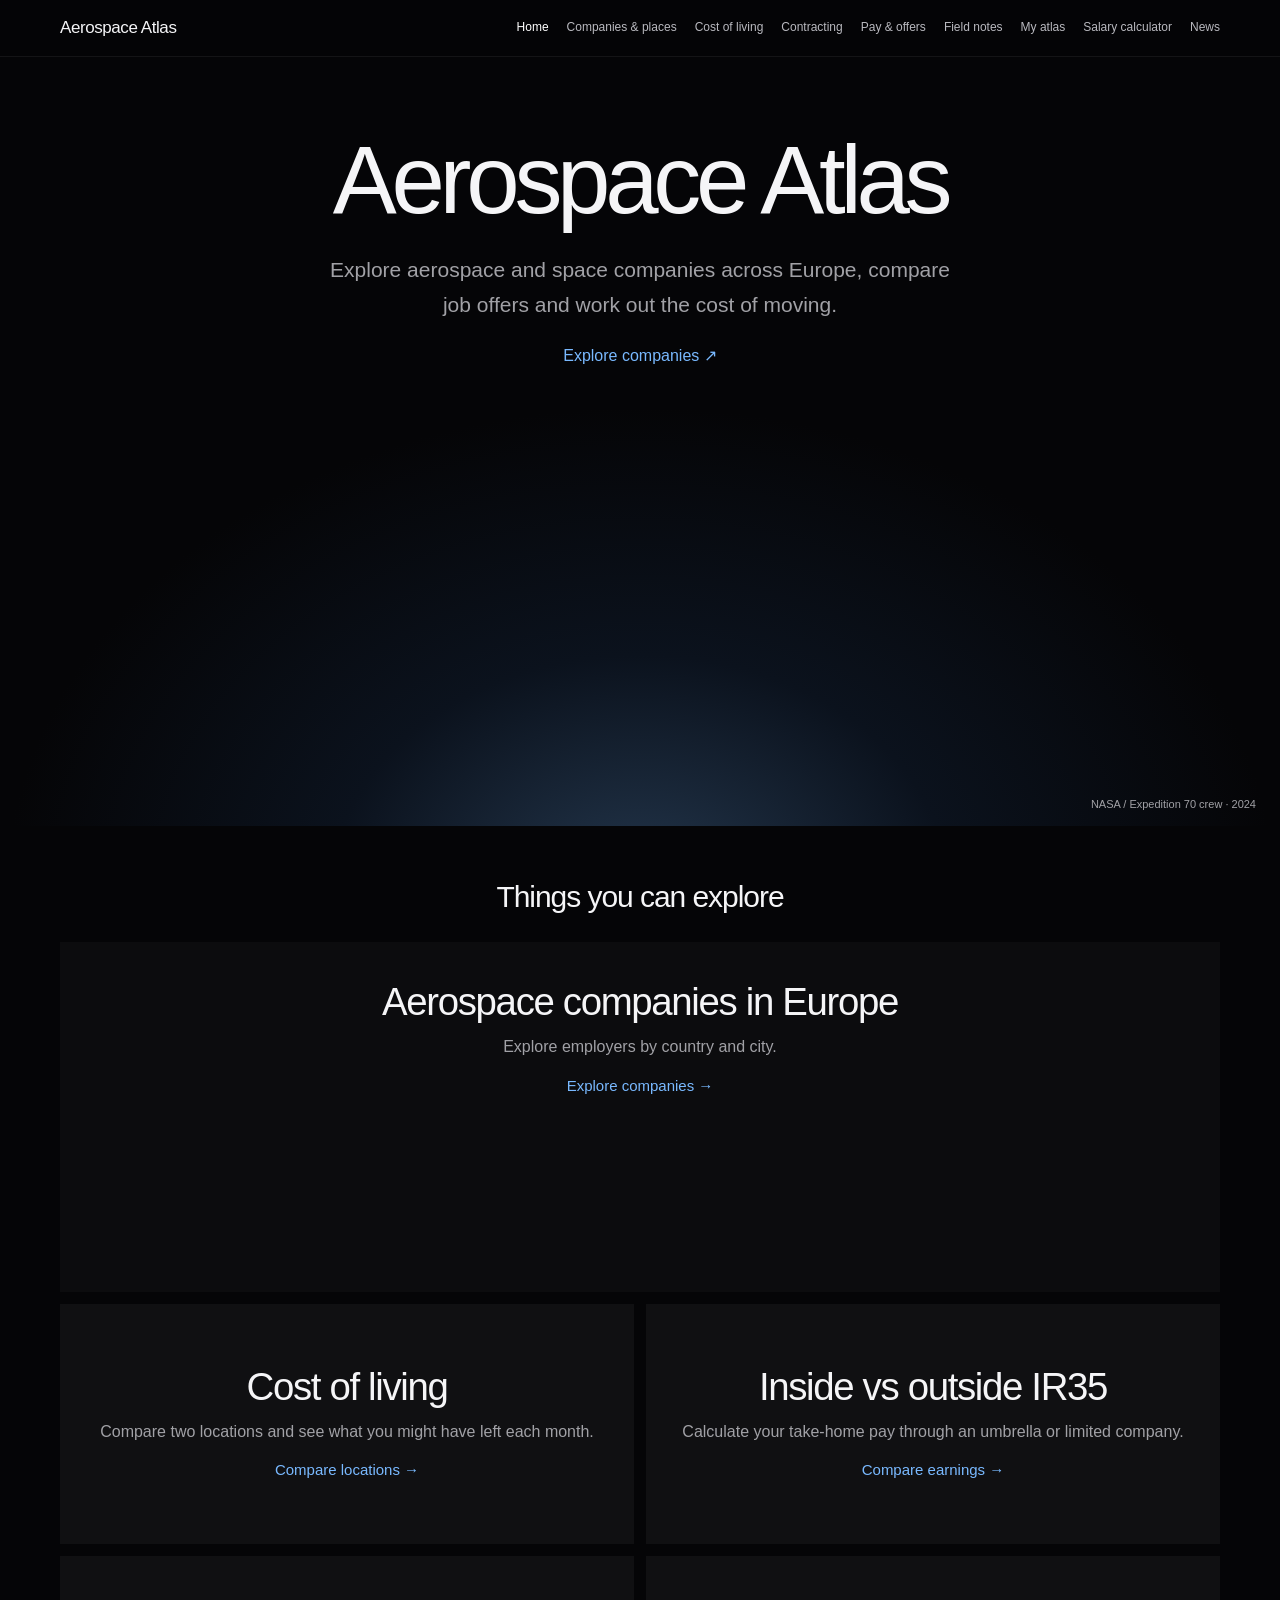
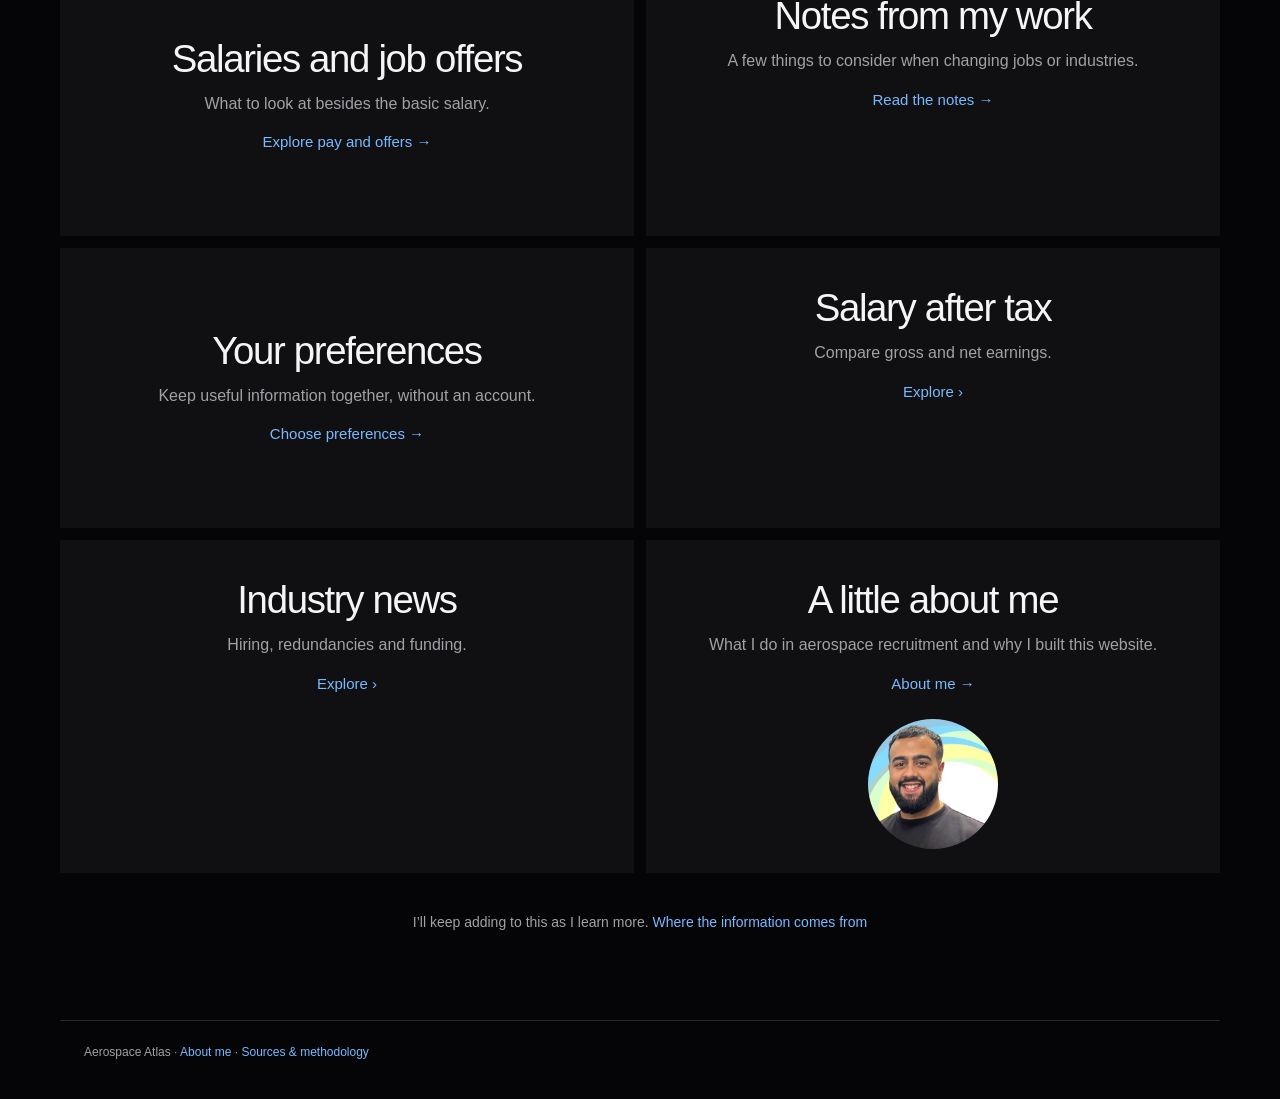
==== commit 12115117: "Add files via upload" ====
--- a/index.html
+++ b/index.html
@@ -1,3 +1,3 @@
 <!DOCTYPE html>
 
-<html lang="en"><head><meta charset="utf-8"/><meta content="width=device-width,initial-scale=1" name="viewport"/><title>Home | Aerospace Atlas</title><link href="style.css" rel="stylesheet"/><script>const clean=new URL(location.href);if(clean.searchParams.has("utm_source")){clean.searchParams.delete("utm_source");history.replaceState(null,"",clean.pathname+clean.search+clean.hash)}</script></head><body class="page page-home"><header><a class="brand" href="index.html">Aerospace Atlas</a><nav aria-label="Main navigation"><a aria-current="page" href="index.html">Home</a><a href="companies.html">Companies &amp; places</a><a href="relocation.html">Cost of living</a><a href="contracting.html">Contracting</a><a href="salaries.html">Pay &amp; offers</a><a href="insights.html">Field notes</a><a href="personal.html">My atlas</a></nav></header><main class="home-main"><div class="hero home-hero"><div class="cover-copy"><h1>Aerospace Atlas</h1><p>Explore aerospace and space companies across Europe, compare job offers and work out the cost of moving.</p><a class="editorial-link" href="companies.html">Explore companies <span>↗</span></a></div><figure class="hero-visual"><img alt="Northwestern Europe at night, photographed from the International Space Station" class="cover-photo" fetchpriority="high" onerror="this.hidden=true" src="https://science.nasa.gov/wp-content/uploads/2023/06/iss070e075895-lrg.jpg"/><a class="photo-credit" href="https://science.nasa.gov/image-detail/iss070e075895-lrg/">NASA / Expedition 70 crew · 2024</a></figure></div><div class="home-section-title"><h2>Things you can explore</h2></div><div class="feature-grid"><a class="feature-tile feature-wide" href="companies.html"><div class="feature-copy"><h2>Aerospace companies in Europe</h2><p>Explore employers by country and city.</p><span>Explore companies →</span></div><img alt="" class="tile-photo" decoding="async" loading="lazy" onerror="this.hidden=true" src="https://science.nasa.gov/wp-content/uploads/2023/06/iss070e075895-lrg.jpg"/></a><a class="feature-tile text-tile" href="relocation.html"><div class="feature-copy"><h2>Cost of living</h2><p>Compare two locations and see what you might have left each month.</p><span>Compare locations →</span></div></a><a class="feature-tile text-tile" href="contracting.html"><div class="feature-copy"><h2>Inside vs outside IR35</h2><p>Compare UK contract rates with permanent earnings.</p><span>Compare earnings →</span></div></a><a class="feature-tile text-tile" href="salaries.html"><div class="feature-copy"><h2>Salaries and job offers</h2><p>What to look at besides the basic salary.</p><span>Explore pay and offers →</span></div></a><a class="feature-tile" href="insights.html"><div class="feature-copy"><h2>Notes from my work</h2><p>A few things to consider when changing jobs or industries.</p><span>Read the notes →</span></div><img alt="" class="tile-photo" decoding="async" loading="lazy" onerror="this.hidden=true" src="https://upload.wikimedia.org/wikipedia/commons/d/d6/Apollo_11_lunar_module.jpg"/></a><a class="feature-tile text-tile" href="personal.html"><div class="feature-copy"><h2>Your preferences</h2><p>Keep useful information together, without an account.</p><span>Choose preferences →</span></div></a><a class="feature-tile" href="about.html"><div class="feature-copy"><h2>A little about me</h2><p>What I do in aerospace recruitment and why I built this website.</p><span>About me →</span></div><img alt="" class="tile-photo" decoding="async" loading="lazy" onerror="this.hidden=true" src="kevin-sunil.jpg"/></a></div><p class="home-note">I’ll keep adding to this as I learn more. <a href="sources.html">Where the information comes from</a></p></main><aside aria-label="Aerospace heritage photographs" class="heritage-strip"><a aria-label="Wright brothers · 1903 — photograph source" class="heritage-item" href="https://commons.wikimedia.org/wiki/File:Wright_First_Flight_1903Dec17_(full_restore_115).jpg" rel="noopener noreferrer" target="_blank" title="Wright brothers · 1903 · John T. Daniels / Wikimedia Commons; restored by Wright Stuf · Image source"><img alt="Wright brothers · 1903" decoding="async" loading="lazy" onerror="this.closest('a').hidden=true" referrerpolicy="no-referrer" src="https://thumb.wikimedia.org/wikipedia/commons/thumb/f/fe/Wright_First_Flight_1903Dec17_%28full_restore_115%29.jpg/960px-Wright_First_Flight_1903Dec17_%28full_restore_115%29.jpg"/><span>Wright brothers · 1903</span></a><a aria-label="Concorde — photograph source" class="heritage-item" href="https://commons.wikimedia.org/wiki/File:Concorde.highup.arp.750pix.jpg" rel="noopener noreferrer" target="_blank" title="Concorde · Adrian Pingstone · public domain"><img alt="Concorde" decoding="async" loading="lazy" onerror="this.closest('a').hidden=true" referrerpolicy="no-referrer" src="https://upload.wikimedia.org/wikipedia/commons/b/be/Concorde.highup.arp.750pix.jpg"/><span>Concorde</span></a><a aria-label="Voyager spacecraft — photograph source" class="heritage-item" href="https://commons.wikimedia.org/wiki/File:Voyager.jpg" rel="noopener noreferrer" target="_blank" title="Voyager spacecraft · NASA · public domain in the US"><img alt="Voyager spacecraft" decoding="async" loading="lazy" onerror="this.closest('a').hidden=true" referrerpolicy="no-referrer" src="https://upload.wikimedia.org/wikipedia/commons/d/d2/Voyager.jpg"/><span>Voyager spacecraft</span></a></aside><footer>Aerospace Atlas · <a href="about.html">About me</a> · <a href="sources.html">Sources &amp; methodology</a></footer><script>const routes={contract:'contracting.html',living:'relocation.html',prices:'relocation.html',employers:'companies.html',salary:'salaries.html',insights:'insights.html',personal:'personal.html',sources:'sources.html'};if(routes[location.hash.slice(1)])location.replace(routes[location.hash.slice(1)]);</script></body></html>+<html lang="en"><head><meta charset="utf-8"/><meta content="width=device-width,initial-scale=1" name="viewport"/><title>Home | Aerospace Atlas</title><link href="style.css" rel="stylesheet"/><script>const clean=new URL(location.href);if(clean.searchParams.has("utm_source")){clean.searchParams.delete("utm_source");history.replaceState(null,"",clean.pathname+clean.search+clean.hash)}</script></head><body class="page page-home"><header><a class="brand" href="index.html">Aerospace Atlas</a><nav aria-label="Main navigation"><a aria-current="page" href="index.html">Home</a><a href="companies.html">Companies &amp; places</a><a href="relocation.html">Cost of living</a><a href="contracting.html">Contracting</a><a href="salaries.html">Pay &amp; offers</a><a href="insights.html">Field notes</a><a href="personal.html">My atlas</a><a href="salary-calculator.html">Salary calculator</a><a href="news.html">News</a></nav></header><main class="home-main"><div class="hero home-hero"><div class="cover-copy"><h1>Aerospace Atlas</h1><p>Explore aerospace and space companies across Europe, compare job offers and work out the cost of moving.</p><a class="editorial-link" href="companies.html">Explore companies <span>↗</span></a></div><figure class="hero-visual"><img alt="Northwestern Europe at night, photographed from the International Space Station" class="cover-photo" fetchpriority="high" onerror="this.hidden=true" src="https://science.nasa.gov/wp-content/uploads/2023/06/iss070e075895-lrg.jpg"/><a class="photo-credit" href="https://science.nasa.gov/image-detail/iss070e075895-lrg/">NASA / Expedition 70 crew · 2024</a></figure></div><div class="home-section-title"><h2>Things you can explore</h2></div><div class="feature-grid"><a class="feature-tile feature-wide" href="companies.html"><div class="feature-copy"><h2>Aerospace companies in Europe</h2><p>Explore employers by country and city.</p><span>Explore companies →</span></div><img alt="" class="tile-photo" decoding="async" loading="lazy" onerror="this.hidden=true" src="https://science.nasa.gov/wp-content/uploads/2023/06/iss070e075895-lrg.jpg"/></a><a class="feature-tile text-tile" href="relocation.html"><div class="feature-copy"><h2>Cost of living</h2><p>Compare two locations and see what you might have left each month.</p><span>Compare locations →</span></div></a><a class="feature-tile text-tile" href="contracting.html"><div class="feature-copy"><h2>Inside vs outside IR35</h2><p>Calculate your take-home pay through an umbrella or limited company.</p><span>Compare earnings →</span></div></a><a class="feature-tile text-tile" href="salaries.html"><div class="feature-copy"><h2>Salaries and job offers</h2><p>What to look at besides the basic salary.</p><span>Explore pay and offers →</span></div></a><a class="feature-tile" href="insights.html"><div class="feature-copy"><h2>Notes from my work</h2><p>A few things to consider when changing jobs or industries.</p><span>Read the notes →</span></div><img alt="" class="tile-photo" decoding="async" loading="lazy" onerror="this.hidden=true" src="https://upload.wikimedia.org/wikipedia/commons/d/d6/Apollo_11_lunar_module.jpg"/></a><a class="feature-tile text-tile" href="personal.html"><div class="feature-copy"><h2>Your preferences</h2><p>Keep useful information together, without an account.</p><span>Choose preferences →</span></div></a><a class="feature-tile" href="salary-calculator.html"><div class="feature-copy"><h2>Salary after tax</h2><p>Compare gross and net earnings.</p><span>Explore ›</span></div></a><a class="feature-tile" href="news.html"><div class="feature-copy"><h2>Industry news</h2><p>Hiring, redundancies and funding.</p><span>Explore ›</span></div></a><a class="feature-tile" href="about.html"><div class="feature-copy"><h2>A little about me</h2><p>What I do in aerospace recruitment and why I built this website.</p><span>About me →</span></div><img alt="" class="tile-photo" decoding="async" loading="lazy" onerror="this.hidden=true" src="kevin-sunil.jpg"/></a></div><p class="home-note">I’ll keep adding to this as I learn more. <a href="sources.html">Where the information comes from</a></p></main><aside aria-label="Aerospace heritage photographs" class="heritage-strip"><a aria-label="Wright brothers · 1903 — photograph source" class="heritage-item" href="https://commons.wikimedia.org/wiki/File:Wright_First_Flight_1903Dec17_(full_restore_115).jpg" rel="noopener noreferrer" target="_blank" title="Wright brothers · 1903 · John T. Daniels / Wikimedia Commons; restored by Wright Stuf · Image source"><img alt="Wright brothers · 1903" decoding="async" loading="lazy" onerror="this.closest('a').hidden=true" referrerpolicy="no-referrer" src="https://thumb.wikimedia.org/wikipedia/commons/thumb/f/fe/Wright_First_Flight_1903Dec17_%28full_restore_115%29.jpg/960px-Wright_First_Flight_1903Dec17_%28full_restore_115%29.jpg"/><span>Wright brothers · 1903</span></a><a aria-label="Concorde — photograph source" class="heritage-item" href="https://commons.wikimedia.org/wiki/File:Concorde.highup.arp.750pix.jpg" rel="noopener noreferrer" target="_blank" title="Concorde · Adrian Pingstone · public domain"><img alt="Concorde" decoding="async" loading="lazy" onerror="this.closest('a').hidden=true" referrerpolicy="no-referrer" src="https://upload.wikimedia.org/wikipedia/commons/b/be/Concorde.highup.arp.750pix.jpg"/><span>Concorde</span></a><a aria-label="Voyager spacecraft — photograph source" class="heritage-item" href="https://commons.wikimedia.org/wiki/File:Voyager.jpg" rel="noopener noreferrer" target="_blank" title="Voyager spacecraft · NASA · public domain in the US"><img alt="Voyager spacecraft" decoding="async" loading="lazy" onerror="this.closest('a').hidden=true" referrerpolicy="no-referrer" src="https://upload.wikimedia.org/wikipedia/commons/d/d2/Voyager.jpg"/><span>Voyager spacecraft</span></a></aside><footer>Aerospace Atlas · <a href="about.html">About me</a> · <a href="sources.html">Sources &amp; methodology</a></footer><script>const routes={contract:'contracting.html',living:'relocation.html',prices:'relocation.html',employers:'companies.html',salary:'salaries.html',insights:'insights.html',personal:'personal.html',sources:'sources.html'};if(routes[location.hash.slice(1)])location.replace(routes[location.hash.slice(1)]);</script></body></html>
--- a/style.css
+++ b/style.css
@@ -1,3 +1,5 @@
 :root{color-scheme:dark;--bg:#050507;--panel:#121214;--ink:#f5f5f7;--muted:#a1a1a6;--accent:#79b9ff;--line:#29292d;--font:-apple-system,BlinkMacSystemFont,"Segoe UI","Inter",Arial,sans-serif;--heading:-apple-system,BlinkMacSystemFont,"Segoe UI Light","Inter", "Segoe UI",Arial,sans-serif}
 *{box-sizing:border-box}html{scroll-padding-top:85px}body{margin:0;background:var(--bg);color:var(--ink);font:400 16px/1.65 var(--font);min-height:100vh}a{color:var(--accent);text-decoration:none}a:hover{text-decoration:underline}a:focus-visible,button:focus-visible,summary:focus-visible,input:focus-visible,select:focus-visible{outline:2px solid var(--accent);outline-offset:4px}img[hidden],a[hidden]{display:none!important}header{position:sticky;top:0;z-index:10;display:flex;align-items:center;justify-content:space-between;gap:20px;padding:14px max(24px,calc((100% - 1160px)/2));background:#050507e8;backdrop-filter:blur(24px);border-bottom:1px solid #ffffff10}header .brand{font-size:17px;font-weight:500;color:var(--ink);white-space:nowrap;letter-spacing:-.025em}nav{display:flex;align-items:center;flex-wrap:wrap;gap:18px}nav a{font-size:12px;color:#b9b9bf;white-space:nowrap}nav a[aria-current]{color:#fff}main{max-width:1120px;margin:auto;padding:44px 24px}h1,h2,h3,.headline strong,.result{font-family:var(--heading);font-weight:350;letter-spacing:-.035em;line-height:1.15}h1{font-size:clamp(38px,5vw,68px);margin:12px 0 18px}h2{font-size:clamp(27px,3.5vw,42px);margin:12px 0 18px}h3{font-size:22px;margin:0 0 12px}p{color:var(--muted);margin:0 0 16px;max-width:800px}.intro{font-size:19px;line-height:1.65;max-width:740px}.eyebrow,.small,.tag,.count{color:var(--muted);font-size:13px}.eyebrow{letter-spacing:.045em}.home-main{max-width:none;padding:0}.home-hero{text-align:center;background:#050507;margin:0;overflow:hidden}.cover-copy{padding:68px 24px 34px;margin:auto;max-width:820px}.home-hero h1{font-size:clamp(54px,7.5vw,104px);font-weight:300;letter-spacing:-.055em;margin:0 0 18px}.home-hero p{font-size:clamp(17px,2vw,21px);max-width:620px;margin:0 auto 20px}.editorial-link{font-size:16px;color:var(--accent)}.hero-visual{position:relative;margin:0 auto;max-width:1500px;min-height:clamp(180px,33vw,470px);background:radial-gradient(ellipse at 50% 115%,#23364c 0%,#0b121d 34%,#050507 70%);display:grid;place-items:center;overflow:hidden}.hero-visual .cover-photo{width:100%;height:auto;max-height:620px;object-fit:contain;display:block;mask-image:linear-gradient(to bottom,transparent 0%,#000 12%,#000 78%,transparent 100%)}.photo-credit{position:absolute;bottom:12px;right:24px;color:#a1a1a6;font-size:11px}.home-section-title,.feature-grid,.home-note{max-width:1160px;width:calc(100% - 48px);margin-left:auto;margin-right:auto}.home-section-title{text-align:center;margin-top:54px;margin-bottom:28px}.home-section-title h2{font-size:30px}.feature-grid{display:grid;grid-template-columns:repeat(2,minmax(0,1fr));gap:12px}.feature-tile{display:flex;flex-direction:column;align-items:center;justify-content:flex-start;text-align:center;background:#101012;min-height:280px;overflow:hidden;color:var(--ink);padding:38px 26px 0;position:relative;isolation:isolate}.feature-tile:hover{text-decoration:none;background:#151517}.feature-tile:hover .feature-copy span{text-decoration:underline}.feature-wide{grid-column:1/-1;min-height:350px;background:#0c0c0e}.feature-copy{position:relative;z-index:1;max-width:540px}.feature-copy h2{font-size:clamp(26px,3vw,42px);font-weight:350;margin:0 0 10px}.feature-copy p{font-size:16px;margin:0 auto 12px}.feature-copy span{color:var(--accent);font-size:15px}.tile-photo{width:100%;height:190px;object-fit:contain;display:block;margin:22px auto 0;mask-image:linear-gradient(to bottom,transparent,#000 18%,#000 85%,transparent);transition:transform .4s}.feature-wide .tile-photo{height:260px}.feature-tile:hover .tile-photo{transform:scale(1.02)}.text-tile{min-height:240px;justify-content:center;padding:36px 24px}.feature-tile[href="about.html"] .tile-photo{width:130px;height:130px;object-fit:contain;mask-image:none;border-radius:50%;margin-bottom:24px}.home-note{margin-top:38px;margin-bottom:38px;font-size:14px;text-align:center}.subpage-main{padding-top:58px}.page-hero{padding:10px 0 34px;margin:0 0 28px;border-bottom:1px solid var(--line);background:none}.page-hero h1{font-weight:350}.chapter{max-width:760px;margin:28px 0 38px}.chapter h2{font-size:28px}.chapter p{font-size:17px}.grid{display:grid;grid-template-columns:repeat(auto-fit,minmax(min(260px,100%),1fr));gap:16px}.panel,.recommend,.headline{background:var(--panel);padding:24px;border:1px solid #ffffff0c;border-radius:14px;min-width:0}.panel .panel{padding:18px}.headline{margin:20px 0 12px;background:#151518}.headline strong{display:block;font-size:clamp(34px,5vw,60px);margin:6px 0 10px}.headline p{margin-bottom:0}.result{font-size:clamp(26px,3vw,40px);font-variant-numeric:tabular-nums}.recommend{margin:16px 0}.quick{display:grid;grid-template-columns:repeat(auto-fit,minmax(240px,1fr));gap:12px}.quick a{padding:22px;background:var(--panel);color:var(--ink);border-radius:12px}.quick strong,.quick span{display:block}.quick span{color:var(--muted)}section{padding:30px 0}label{display:block;color:#c2c2c7;font-size:13px;margin:14px 0 6px}input,select{width:100%;background:#09090b;border:1px solid #3a3a3f;color:var(--ink);border-radius:8px;padding:12px;font:inherit}button,.primary{display:inline-block;border:0;background:#0071e3;color:white;font:500 14px var(--font);border-radius:999px;padding:12px 20px;cursor:pointer}button:hover,.primary:hover{background:#1681ed;text-decoration:none}.bar{height:8px;background:#29292e;border-radius:8px;overflow:hidden;margin:10px 0}.bar i{display:block;height:100%;background:#79b9ff;border-radius:8px}table{width:100%;border-collapse:collapse;font-variant-numeric:tabular-nums;font-size:14px}td,th{text-align:left;padding:12px 7px;border-bottom:1px solid var(--line)}td:last-child,th:last-child{text-align:right}th{font-weight:500;color:#d1d1d6}details{margin:18px 0}summary{cursor:pointer;color:var(--accent)}.notice{border-left:2px solid #666;padding-left:14px;margin:24px 0;color:var(--muted)}.countryhead{font-size:28px;margin:28px 0 14px}.city .country{font-size:13px;color:var(--accent)}.city dl{font-size:14px}.city dt{color:var(--muted);margin-top:10px}.city dd{margin:0}.city button{margin-top:12px}.city h3{margin-top:8px}.pill{display:inline-block;padding:3px 9px;border:1px solid var(--line);border-radius:20px;color:var(--muted);font-size:12px}.profile-intro{display:grid;grid-template-columns:minmax(0,1fr) 260px;align-items:center;gap:40px}.profile-photo{margin:0}.profile-photo img{display:block;width:100%;height:auto;aspect-ratio:1;object-fit:contain;border-radius:14px}.profile-photo figcaption{color:var(--muted);font-size:12px;margin-top:8px}.profile-links{margin:22px 0}.heritage-strip{max-width:620px;margin:58px auto 10px;display:flex;justify-content:center;gap:24px;padding:0 24px}.heritage-item{position:relative;flex:1 1 0;height:90px;min-width:0}.heritage-item img{display:block;width:100%;height:100%;object-fit:contain;opacity:.2;filter:grayscale(1);mask-image:radial-gradient(ellipse,#000 35%,transparent 80%);transition:opacity .25s}.heritage-item span{position:absolute;bottom:-6px;left:0;right:0;font-size:10px;text-align:center;opacity:0;color:var(--muted)}.heritage-item:hover img,.heritage-item:focus-visible img{opacity:1;mask-image:none}.heritage-item:hover span,.heritage-item:focus-visible span{opacity:1}footer{max-width:1160px;margin:28px auto 0;padding:22px 24px 36px;border-top:1px solid var(--line);font-size:12px;color:var(--muted)}
 @media(max-width:800px){header{flex-direction:column;align-items:flex-start;gap:10px;padding:12px 20px}nav{gap:10px 16px}.profile-intro{grid-template-columns:1fr}.profile-photo{max-width:220px}.subpage-main{padding-top:32px}}@media(max-width:560px){main{padding:26px 18px}.cover-copy{padding:48px 20px 24px}.home-section-title,.feature-grid,.home-note{width:calc(100% - 24px)}.feature-grid{grid-template-columns:1fr}.feature-wide{grid-column:auto}.feature-tile{min-height:240px;padding:30px 18px 0}.text-tile{min-height:200px;padding:30px 18px}.panel,.headline,.recommend{padding:17px}.hero-visual{min-height:170px}.photo-credit{right:10px;font-size:10px}.heritage-strip{gap:10px}.heritage-item{height:66px}table{font-size:12px}}@media(prefers-reduced-motion:reduce){*{transition:none!important}}
+
+.calc-layout{display:grid;grid-template-columns:1fr 1fr;gap:24px;align-items:start}.calc-layout .result{font-size:clamp(36px,6vw,64px);font-weight:350}.calc-layout td{padding:10px 5px}.news-entry{padding:24px 0;border-bottom:1px solid var(--line)}.news-entry h2{font-size:25px}.news-entry small{color:var(--muted)}@media(max-width:720px){.calc-layout{grid-template-columns:1fr}}
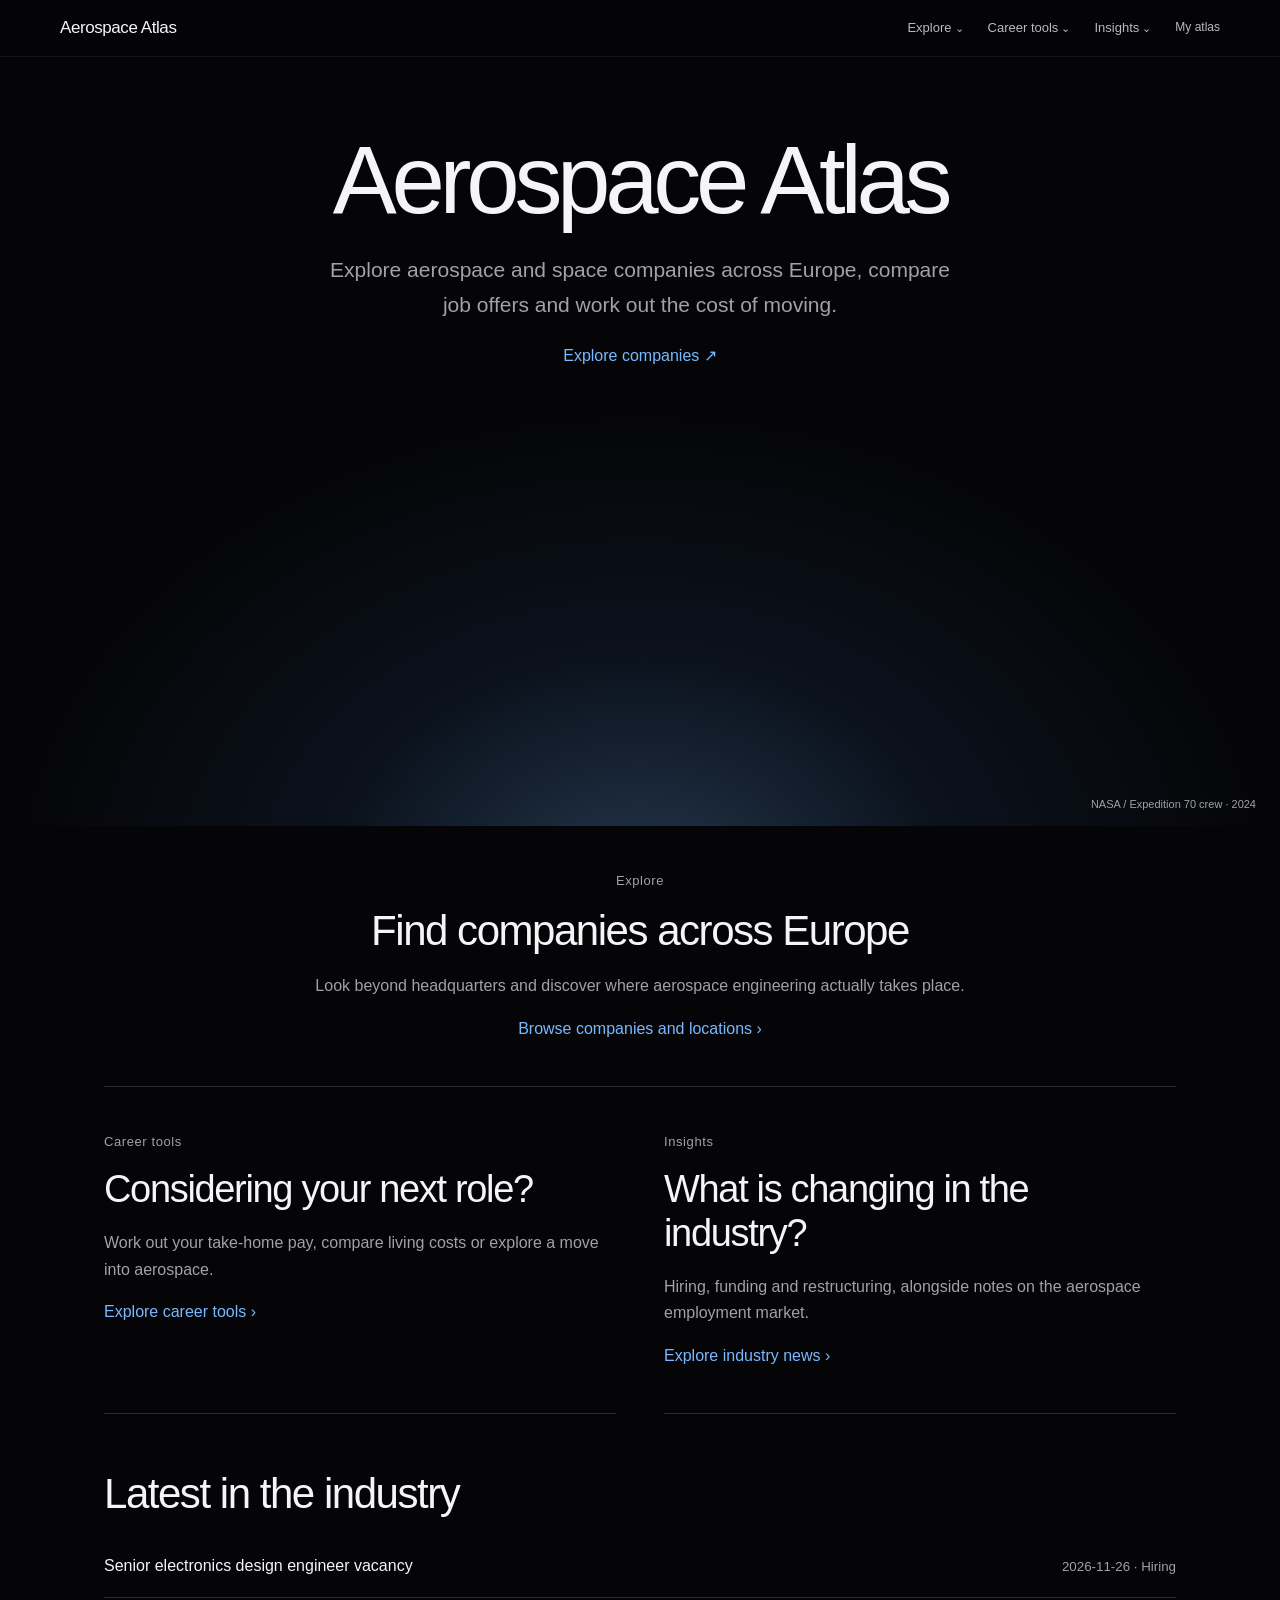
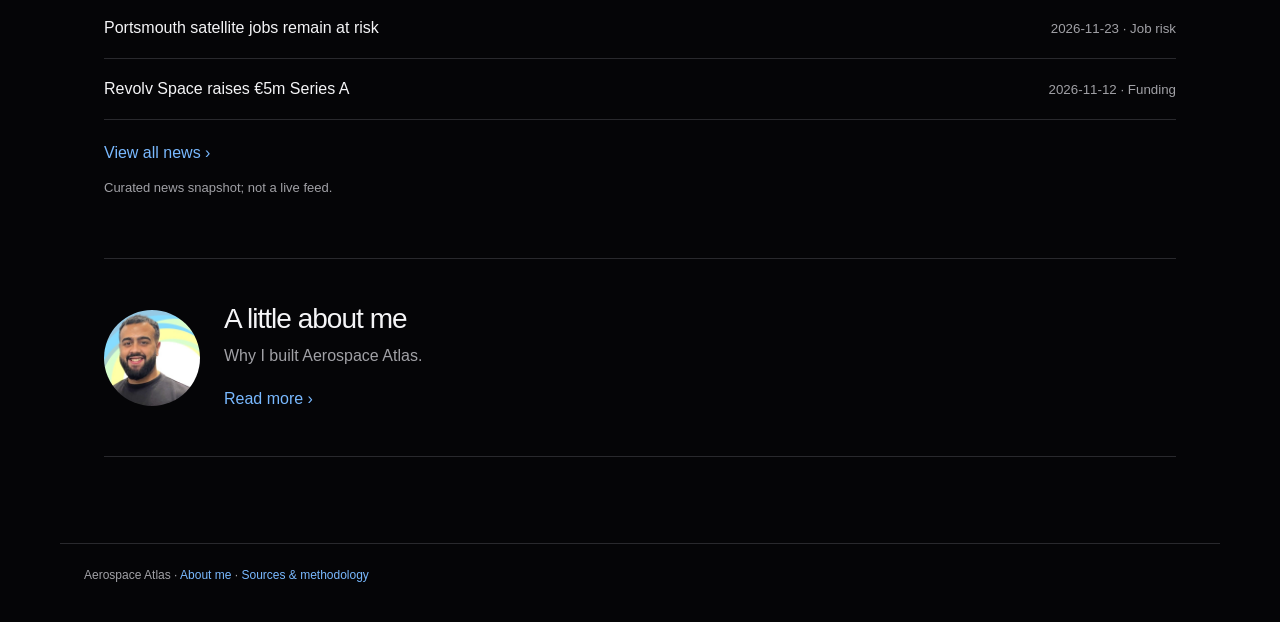
==== commit 4f4221d9: "Add files via upload" ====
--- a/index.html
+++ b/index.html
@@ -1,3 +1,3 @@
 <!DOCTYPE html>
 
-<html lang="en"><head><meta charset="utf-8"/><meta content="width=device-width,initial-scale=1" name="viewport"/><title>Home | Aerospace Atlas</title><link href="style.css" rel="stylesheet"/><script>const clean=new URL(location.href);if(clean.searchParams.has("utm_source")){clean.searchParams.delete("utm_source");history.replaceState(null,"",clean.pathname+clean.search+clean.hash)}</script></head><body class="page page-home"><header><a class="brand" href="index.html">Aerospace Atlas</a><nav aria-label="Main navigation"><a aria-current="page" href="index.html">Home</a><a href="companies.html">Companies &amp; places</a><a href="relocation.html">Cost of living</a><a href="contracting.html">Contracting</a><a href="salaries.html">Pay &amp; offers</a><a href="insights.html">Field notes</a><a href="personal.html">My atlas</a><a href="salary-calculator.html">Salary calculator</a><a href="news.html">News</a></nav></header><main class="home-main"><div class="hero home-hero"><div class="cover-copy"><h1>Aerospace Atlas</h1><p>Explore aerospace and space companies across Europe, compare job offers and work out the cost of moving.</p><a class="editorial-link" href="companies.html">Explore companies <span>↗</span></a></div><figure class="hero-visual"><img alt="Northwestern Europe at night, photographed from the International Space Station" class="cover-photo" fetchpriority="high" onerror="this.hidden=true" src="https://science.nasa.gov/wp-content/uploads/2023/06/iss070e075895-lrg.jpg"/><a class="photo-credit" href="https://science.nasa.gov/image-detail/iss070e075895-lrg/">NASA / Expedition 70 crew · 2024</a></figure></div><div class="home-section-title"><h2>Things you can explore</h2></div><div class="feature-grid"><a class="feature-tile feature-wide" href="companies.html"><div class="feature-copy"><h2>Aerospace companies in Europe</h2><p>Explore employers by country and city.</p><span>Explore companies →</span></div><img alt="" class="tile-photo" decoding="async" loading="lazy" onerror="this.hidden=true" src="https://science.nasa.gov/wp-content/uploads/2023/06/iss070e075895-lrg.jpg"/></a><a class="feature-tile text-tile" href="relocation.html"><div class="feature-copy"><h2>Cost of living</h2><p>Compare two locations and see what you might have left each month.</p><span>Compare locations →</span></div></a><a class="feature-tile text-tile" href="contracting.html"><div class="feature-copy"><h2>Inside vs outside IR35</h2><p>Calculate your take-home pay through an umbrella or limited company.</p><span>Compare earnings →</span></div></a><a class="feature-tile text-tile" href="salaries.html"><div class="feature-copy"><h2>Salaries and job offers</h2><p>What to look at besides the basic salary.</p><span>Explore pay and offers →</span></div></a><a class="feature-tile" href="insights.html"><div class="feature-copy"><h2>Notes from my work</h2><p>A few things to consider when changing jobs or industries.</p><span>Read the notes →</span></div><img alt="" class="tile-photo" decoding="async" loading="lazy" onerror="this.hidden=true" src="https://upload.wikimedia.org/wikipedia/commons/d/d6/Apollo_11_lunar_module.jpg"/></a><a class="feature-tile text-tile" href="personal.html"><div class="feature-copy"><h2>Your preferences</h2><p>Keep useful information together, without an account.</p><span>Choose preferences →</span></div></a><a class="feature-tile" href="salary-calculator.html"><div class="feature-copy"><h2>Salary after tax</h2><p>Compare gross and net earnings.</p><span>Explore ›</span></div></a><a class="feature-tile" href="news.html"><div class="feature-copy"><h2>Industry news</h2><p>Hiring, redundancies and funding.</p><span>Explore ›</span></div></a><a class="feature-tile" href="about.html"><div class="feature-copy"><h2>A little about me</h2><p>What I do in aerospace recruitment and why I built this website.</p><span>About me →</span></div><img alt="" class="tile-photo" decoding="async" loading="lazy" onerror="this.hidden=true" src="kevin-sunil.jpg"/></a></div><p class="home-note">I’ll keep adding to this as I learn more. <a href="sources.html">Where the information comes from</a></p></main><aside aria-label="Aerospace heritage photographs" class="heritage-strip"><a aria-label="Wright brothers · 1903 — photograph source" class="heritage-item" href="https://commons.wikimedia.org/wiki/File:Wright_First_Flight_1903Dec17_(full_restore_115).jpg" rel="noopener noreferrer" target="_blank" title="Wright brothers · 1903 · John T. Daniels / Wikimedia Commons; restored by Wright Stuf · Image source"><img alt="Wright brothers · 1903" decoding="async" loading="lazy" onerror="this.closest('a').hidden=true" referrerpolicy="no-referrer" src="https://thumb.wikimedia.org/wikipedia/commons/thumb/f/fe/Wright_First_Flight_1903Dec17_%28full_restore_115%29.jpg/960px-Wright_First_Flight_1903Dec17_%28full_restore_115%29.jpg"/><span>Wright brothers · 1903</span></a><a aria-label="Concorde — photograph source" class="heritage-item" href="https://commons.wikimedia.org/wiki/File:Concorde.highup.arp.750pix.jpg" rel="noopener noreferrer" target="_blank" title="Concorde · Adrian Pingstone · public domain"><img alt="Concorde" decoding="async" loading="lazy" onerror="this.closest('a').hidden=true" referrerpolicy="no-referrer" src="https://upload.wikimedia.org/wikipedia/commons/b/be/Concorde.highup.arp.750pix.jpg"/><span>Concorde</span></a><a aria-label="Voyager spacecraft — photograph source" class="heritage-item" href="https://commons.wikimedia.org/wiki/File:Voyager.jpg" rel="noopener noreferrer" target="_blank" title="Voyager spacecraft · NASA · public domain in the US"><img alt="Voyager spacecraft" decoding="async" loading="lazy" onerror="this.closest('a').hidden=true" referrerpolicy="no-referrer" src="https://upload.wikimedia.org/wikipedia/commons/d/d2/Voyager.jpg"/><span>Voyager spacecraft</span></a></aside><footer>Aerospace Atlas · <a href="about.html">About me</a> · <a href="sources.html">Sources &amp; methodology</a></footer><script>const routes={contract:'contracting.html',living:'relocation.html',prices:'relocation.html',employers:'companies.html',salary:'salaries.html',insights:'insights.html',personal:'personal.html',sources:'sources.html'};if(routes[location.hash.slice(1)])location.replace(routes[location.hash.slice(1)]);</script></body></html>+<html lang="en"><head><meta charset="utf-8"/><meta content="width=device-width,initial-scale=1" name="viewport"/><title>Home | Aerospace Atlas</title><link href="style.css" rel="stylesheet"/><script>const clean=new URL(location.href);if(clean.searchParams.has("utm_source")){clean.searchParams.delete("utm_source");history.replaceState(null,"",clean.pathname+clean.search+clean.hash)}</script></head><body class="page page-home"><header><a class="brand" href="index.html">Aerospace Atlas</a><nav aria-label="Main navigation" class="atlas-nav"><details class="nav-group"><summary>Explore</summary><div class="nav-menu"><a href="companies.html">Companies & places</a></div></details><details class="nav-group"><summary>Career tools</summary><div class="nav-menu"><a href="salary-calculator.html">Salary calculator</a><a href="inside-ir35.html">Inside IR35</a><a href="outside-ir35.html">Outside IR35</a><a href="relocation.html">Cost of living</a><a href="skills.html">Transferable skills</a></div></details><details class="nav-group"><summary>Insights</summary><div class="nav-menu"><a href="news.html">Industry news</a><a href="salaries.html">Pay & offers</a><a href="insights.html">Field notes</a></div></details><a href="personal.html">My atlas</a></nav></header><main class="home-main"><div class="hero home-hero"><div class="cover-copy"><h1>Aerospace Atlas</h1><p>Explore aerospace and space companies across Europe, compare job offers and work out the cost of moving.</p><a class="editorial-link" href="companies.html">Explore companies <span>↗</span></a></div><figure class="hero-visual"><img alt="Northwestern Europe at night, photographed from the International Space Station" class="cover-photo" fetchpriority="high" onerror="this.hidden=true" src="https://science.nasa.gov/wp-content/uploads/2023/06/iss070e075895-lrg.jpg"/><a class="photo-credit" href="https://science.nasa.gov/image-detail/iss070e075895-lrg/">NASA / Expedition 70 crew · 2024</a></figure></div><div class="atlas-home-content"><section class="atlas-explore"><p class="eyebrow">Explore</p><h2>Find companies across Europe</h2><p>Look beyond headquarters and discover where aerospace engineering actually takes place.</p><a href="companies.html">Browse companies and locations ›</a></section><div class="atlas-home-pair"><section><p class="eyebrow">Career tools</p><h2>Considering your next role?</h2><p>Work out your take-home pay, compare living costs or explore a move into aerospace.</p><a href="career-tools.html">Explore career tools ›</a></section><section><p class="eyebrow">Insights</p><h2>What is changing in the industry?</h2><p>Hiring, funding and restructuring, alongside notes on the aerospace employment market.</p><a href="news.html">Explore industry news ›</a></section></div><section class="home-news"><h2>Latest in the industry</h2><div id="homeNews"></div><a href="news.html">View all news ›</a><p class="small">Curated news snapshot; not a live feed.</p></section><section class="home-about"><img src="kevin-sunil.jpg" alt="Kevin Sunil" width="96" height="96" loading="lazy"><div><h2>A little about me</h2><p>Why I built Aerospace Atlas.</p><a href="about.html">Read more ›</a></div></section></div><script src="news-data.js"></script><script>const newsRoot=document.getElementById('homeNews');for(const item of [...(window.atlasNews||[])].sort((a,b)=>b.date.localeCompare(a.date)).slice(0,3)){const a=document.createElement('a');a.href=item.url;a.className='home-news-row';a.target='_blank';a.rel='noopener noreferrer';const title=document.createElement('span');title.textContent=item.title;const meta=document.createElement('small');meta.textContent=item.date+' · '+item.category;a.append(title,meta);newsRoot.append(a)}</script></main><aside aria-label="Aerospace heritage photographs" class="heritage-strip"><a aria-label="Wright brothers · 1903 — photograph source" class="heritage-item" href="https://commons.wikimedia.org/wiki/File:Wright_First_Flight_1903Dec17_(full_restore_115).jpg" rel="noopener noreferrer" target="_blank" title="Wright brothers · 1903 · John T. Daniels / Wikimedia Commons; restored by Wright Stuf · Image source"><img alt="Wright brothers · 1903" decoding="async" loading="lazy" onerror="this.closest('a').hidden=true" referrerpolicy="no-referrer" src="https://thumb.wikimedia.org/wikipedia/commons/thumb/f/fe/Wright_First_Flight_1903Dec17_%28full_restore_115%29.jpg/960px-Wright_First_Flight_1903Dec17_%28full_restore_115%29.jpg"/><span>Wright brothers · 1903</span></a><a aria-label="Concorde — photograph source" class="heritage-item" href="https://commons.wikimedia.org/wiki/File:Concorde.highup.arp.750pix.jpg" rel="noopener noreferrer" target="_blank" title="Concorde · Adrian Pingstone · public domain"><img alt="Concorde" decoding="async" loading="lazy" onerror="this.closest('a').hidden=true" referrerpolicy="no-referrer" src="https://upload.wikimedia.org/wikipedia/commons/b/be/Concorde.highup.arp.750pix.jpg"/><span>Concorde</span></a><a aria-label="Voyager spacecraft — photograph source" class="heritage-item" href="https://commons.wikimedia.org/wiki/File:Voyager.jpg" rel="noopener noreferrer" target="_blank" title="Voyager spacecraft · NASA · public domain in the US"><img alt="Voyager spacecraft" decoding="async" loading="lazy" onerror="this.closest('a').hidden=true" referrerpolicy="no-referrer" src="https://upload.wikimedia.org/wikipedia/commons/d/d2/Voyager.jpg"/><span>Voyager spacecraft</span></a></aside><footer>Aerospace Atlas · <a href="about.html">About me</a> · <a href="sources.html">Sources &amp; methodology</a></footer><script>const routes={contract:'contracting.html',living:'relocation.html',prices:'relocation.html',employers:'companies.html',salary:'salaries.html',insights:'insights.html',personal:'personal.html',sources:'sources.html'};if(routes[location.hash.slice(1)])location.replace(routes[location.hash.slice(1)]);</script><script src="navigation.js"></script></body></html>
--- a/style.css
+++ b/style.css
@@ -3,3 +3,6 @@
 @media(max-width:800px){header{flex-direction:column;align-items:flex-start;gap:10px;padding:12px 20px}nav{gap:10px 16px}.profile-intro{grid-template-columns:1fr}.profile-photo{max-width:220px}.subpage-main{padding-top:32px}}@media(max-width:560px){main{padding:26px 18px}.cover-copy{padding:48px 20px 24px}.home-section-title,.feature-grid,.home-note{width:calc(100% - 24px)}.feature-grid{grid-template-columns:1fr}.feature-wide{grid-column:auto}.feature-tile{min-height:240px;padding:30px 18px 0}.text-tile{min-height:200px;padding:30px 18px}.panel,.headline,.recommend{padding:17px}.hero-visual{min-height:170px}.photo-credit{right:10px;font-size:10px}.heritage-strip{gap:10px}.heritage-item{height:66px}table{font-size:12px}}@media(prefers-reduced-motion:reduce){*{transition:none!important}}
 
 .calc-layout{display:grid;grid-template-columns:1fr 1fr;gap:24px;align-items:start}.calc-layout .result{font-size:clamp(36px,6vw,64px);font-weight:350}.calc-layout td{padding:10px 5px}.news-entry{padding:24px 0;border-bottom:1px solid var(--line)}.news-entry h2{font-size:25px}.news-entry small{color:var(--muted)}@media(max-width:720px){.calc-layout{grid-template-columns:1fr}}
+
+/* v0.14: compact navigation and editorial homepage */
+.atlas-nav{gap:24px}.atlas-nav .nav-group{position:relative;margin:0}.atlas-nav summary{font-size:13px;color:#b9b9bf;list-style:none;white-space:nowrap}.atlas-nav summary::-webkit-details-marker{display:none}.atlas-nav summary:after{content:" ⌄";font-size:11px}.nav-menu{position:absolute;top:calc(100% + 15px);right:0;min-width:205px;background:#18181b;border:1px solid #ffffff18;padding:10px;border-radius:12px;box-shadow:0 16px 50px #0008;display:grid;gap:2px}.nav-menu a{padding:9px 12px;border-radius:6px;font-size:14px}.nav-menu a:hover{background:#ffffff0b;text-decoration:none}.atlas-home-content{max-width:1120px;margin:auto;padding:0 24px}.atlas-home-content section{padding:44px 0;border-bottom:1px solid var(--line)}.atlas-explore{text-align:center}.atlas-explore p{margin:0 auto 16px}.atlas-home-pair{display:grid;grid-template-columns:1fr 1fr;gap:48px}.atlas-home-pair h2{font-size:clamp(26px,3vw,38px)}.home-news-row{display:flex;justify-content:space-between;align-items:baseline;gap:20px;padding:17px 0;border-bottom:1px solid var(--line);color:var(--ink)}.home-news-row small{color:var(--muted);white-space:nowrap}.home-news>a{display:inline-block;margin-top:20px}.home-news .small{margin-top:10px}.home-about{display:flex;gap:24px;align-items:center}.home-about img{border-radius:50%;object-fit:cover}.home-about h2{font-size:28px;margin:0 0 8px}.tool-list>a{display:block;padding:24px 0;border-bottom:1px solid var(--line);color:var(--ink)}.tool-list h2{font-size:27px;margin:0 0 8px}.tool-list span{color:var(--accent)}.path-roles{display:flex;gap:8px;flex-wrap:wrap;margin-bottom:30px}.path-roles .pill{font-size:14px;padding:7px 12px}.atlas-nav a[aria-current]{color:#fff}@media(max-width:800px){.atlas-nav{gap:14px;flex-wrap:wrap}.nav-menu{left:0;right:auto;z-index:20}.atlas-nav .nav-group:nth-child(3) .nav-menu{left:auto;right:0}}@media(max-width:560px){.atlas-home-pair{grid-template-columns:1fr;gap:0}.home-news-row{flex-direction:column;gap:4px}.atlas-home-content section{padding:30px 0}.atlas-nav{gap:12px}.atlas-nav summary{font-size:12px}.nav-menu{min-width:180px}.home-about img{width:70px;height:70px}}
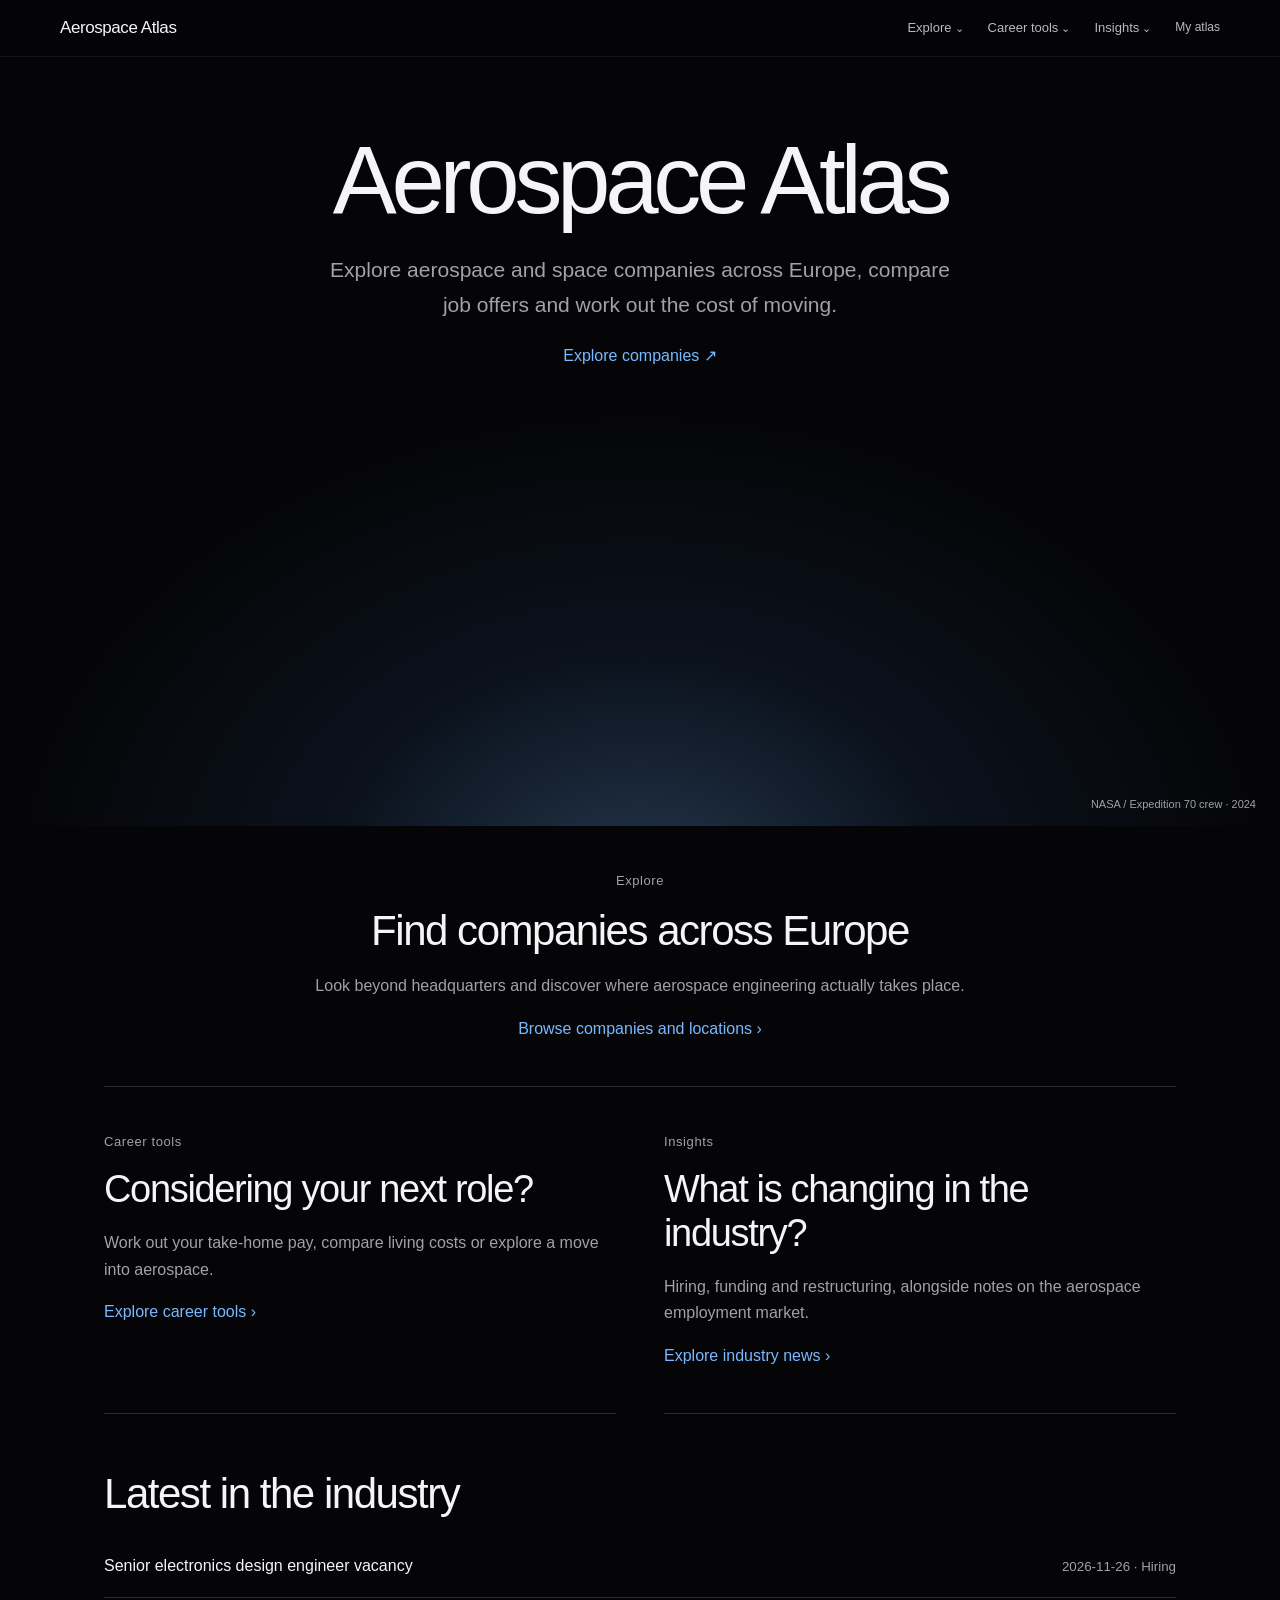
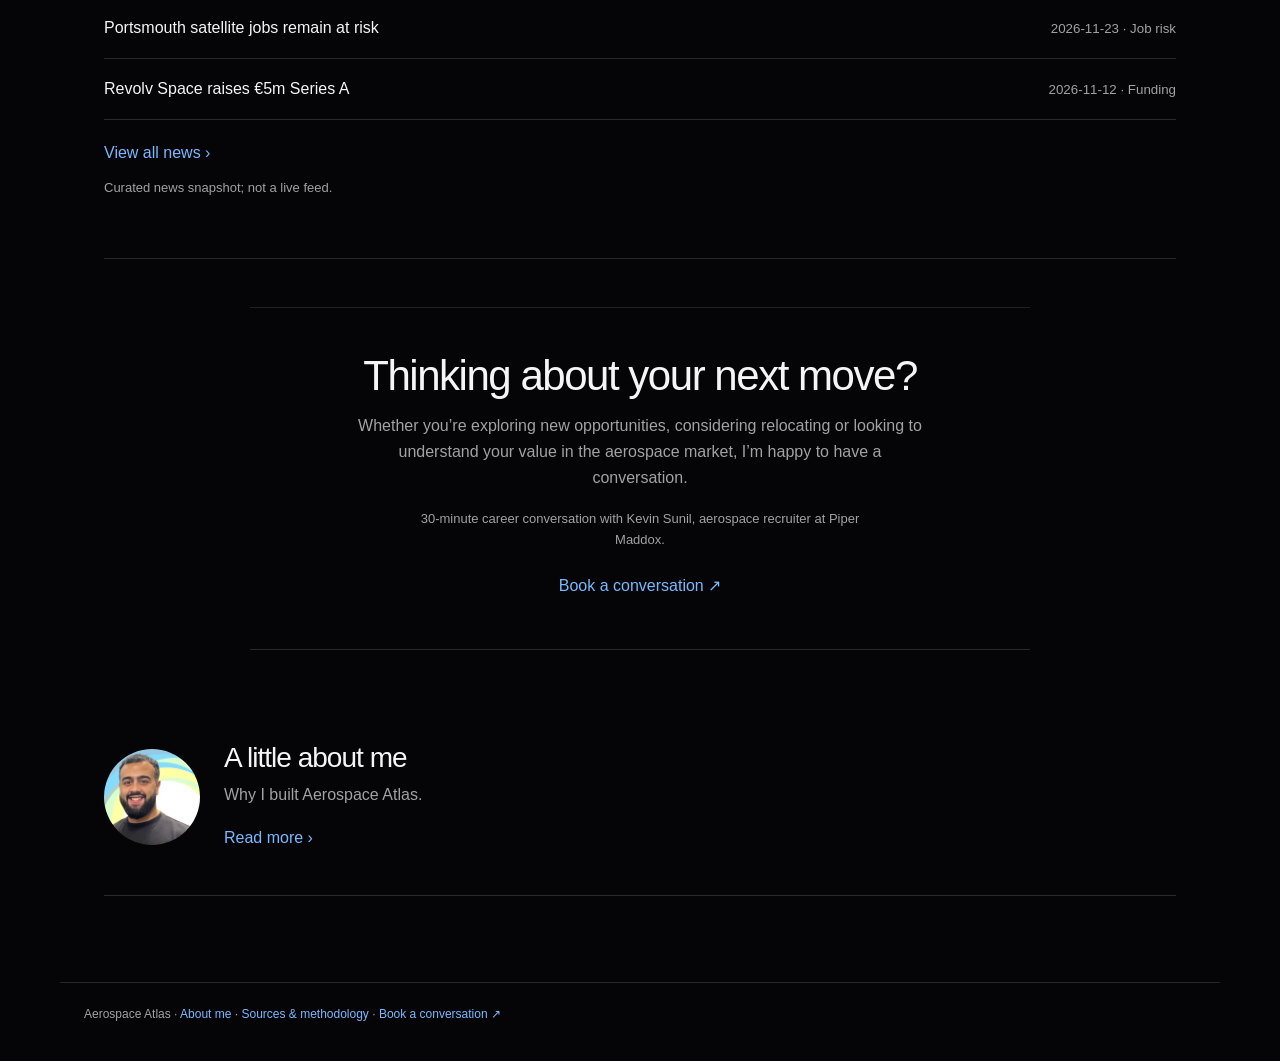
==== commit 57d11619: "Add files via upload" ====
--- a/index.html
+++ b/index.html
@@ -1,3 +1,3 @@
 <!DOCTYPE html>
 
-<html lang="en"><head><meta charset="utf-8"/><meta content="width=device-width,initial-scale=1" name="viewport"/><title>Home | Aerospace Atlas</title><link href="style.css" rel="stylesheet"/><script>const clean=new URL(location.href);if(clean.searchParams.has("utm_source")){clean.searchParams.delete("utm_source");history.replaceState(null,"",clean.pathname+clean.search+clean.hash)}</script></head><body class="page page-home"><header><a class="brand" href="index.html">Aerospace Atlas</a><nav aria-label="Main navigation" class="atlas-nav"><details class="nav-group"><summary>Explore</summary><div class="nav-menu"><a href="companies.html">Companies & places</a></div></details><details class="nav-group"><summary>Career tools</summary><div class="nav-menu"><a href="salary-calculator.html">Salary calculator</a><a href="inside-ir35.html">Inside IR35</a><a href="outside-ir35.html">Outside IR35</a><a href="relocation.html">Cost of living</a><a href="skills.html">Transferable skills</a></div></details><details class="nav-group"><summary>Insights</summary><div class="nav-menu"><a href="news.html">Industry news</a><a href="salaries.html">Pay & offers</a><a href="insights.html">Field notes</a></div></details><a href="personal.html">My atlas</a></nav></header><main class="home-main"><div class="hero home-hero"><div class="cover-copy"><h1>Aerospace Atlas</h1><p>Explore aerospace and space companies across Europe, compare job offers and work out the cost of moving.</p><a class="editorial-link" href="companies.html">Explore companies <span>↗</span></a></div><figure class="hero-visual"><img alt="Northwestern Europe at night, photographed from the International Space Station" class="cover-photo" fetchpriority="high" onerror="this.hidden=true" src="https://science.nasa.gov/wp-content/uploads/2023/06/iss070e075895-lrg.jpg"/><a class="photo-credit" href="https://science.nasa.gov/image-detail/iss070e075895-lrg/">NASA / Expedition 70 crew · 2024</a></figure></div><div class="atlas-home-content"><section class="atlas-explore"><p class="eyebrow">Explore</p><h2>Find companies across Europe</h2><p>Look beyond headquarters and discover where aerospace engineering actually takes place.</p><a href="companies.html">Browse companies and locations ›</a></section><div class="atlas-home-pair"><section><p class="eyebrow">Career tools</p><h2>Considering your next role?</h2><p>Work out your take-home pay, compare living costs or explore a move into aerospace.</p><a href="career-tools.html">Explore career tools ›</a></section><section><p class="eyebrow">Insights</p><h2>What is changing in the industry?</h2><p>Hiring, funding and restructuring, alongside notes on the aerospace employment market.</p><a href="news.html">Explore industry news ›</a></section></div><section class="home-news"><h2>Latest in the industry</h2><div id="homeNews"></div><a href="news.html">View all news ›</a><p class="small">Curated news snapshot; not a live feed.</p></section><section class="home-about"><img src="kevin-sunil.jpg" alt="Kevin Sunil" width="96" height="96" loading="lazy"><div><h2>A little about me</h2><p>Why I built Aerospace Atlas.</p><a href="about.html">Read more ›</a></div></section></div><script src="news-data.js"></script><script>const newsRoot=document.getElementById('homeNews');for(const item of [...(window.atlasNews||[])].sort((a,b)=>b.date.localeCompare(a.date)).slice(0,3)){const a=document.createElement('a');a.href=item.url;a.className='home-news-row';a.target='_blank';a.rel='noopener noreferrer';const title=document.createElement('span');title.textContent=item.title;const meta=document.createElement('small');meta.textContent=item.date+' · '+item.category;a.append(title,meta);newsRoot.append(a)}</script></main><aside aria-label="Aerospace heritage photographs" class="heritage-strip"><a aria-label="Wright brothers · 1903 — photograph source" class="heritage-item" href="https://commons.wikimedia.org/wiki/File:Wright_First_Flight_1903Dec17_(full_restore_115).jpg" rel="noopener noreferrer" target="_blank" title="Wright brothers · 1903 · John T. Daniels / Wikimedia Commons; restored by Wright Stuf · Image source"><img alt="Wright brothers · 1903" decoding="async" loading="lazy" onerror="this.closest('a').hidden=true" referrerpolicy="no-referrer" src="https://thumb.wikimedia.org/wikipedia/commons/thumb/f/fe/Wright_First_Flight_1903Dec17_%28full_restore_115%29.jpg/960px-Wright_First_Flight_1903Dec17_%28full_restore_115%29.jpg"/><span>Wright brothers · 1903</span></a><a aria-label="Concorde — photograph source" class="heritage-item" href="https://commons.wikimedia.org/wiki/File:Concorde.highup.arp.750pix.jpg" rel="noopener noreferrer" target="_blank" title="Concorde · Adrian Pingstone · public domain"><img alt="Concorde" decoding="async" loading="lazy" onerror="this.closest('a').hidden=true" referrerpolicy="no-referrer" src="https://upload.wikimedia.org/wikipedia/commons/b/be/Concorde.highup.arp.750pix.jpg"/><span>Concorde</span></a><a aria-label="Voyager spacecraft — photograph source" class="heritage-item" href="https://commons.wikimedia.org/wiki/File:Voyager.jpg" rel="noopener noreferrer" target="_blank" title="Voyager spacecraft · NASA · public domain in the US"><img alt="Voyager spacecraft" decoding="async" loading="lazy" onerror="this.closest('a').hidden=true" referrerpolicy="no-referrer" src="https://upload.wikimedia.org/wikipedia/commons/d/d2/Voyager.jpg"/><span>Voyager spacecraft</span></a></aside><footer>Aerospace Atlas · <a href="about.html">About me</a> · <a href="sources.html">Sources &amp; methodology</a></footer><script>const routes={contract:'contracting.html',living:'relocation.html',prices:'relocation.html',employers:'companies.html',salary:'salaries.html',insights:'insights.html',personal:'personal.html',sources:'sources.html'};if(routes[location.hash.slice(1)])location.replace(routes[location.hash.slice(1)]);</script><script src="navigation.js"></script></body></html>+<html lang="en"><head><meta charset="utf-8"/><meta content="width=device-width,initial-scale=1" name="viewport"/><title>Home | Aerospace Atlas</title><link href="style.css" rel="stylesheet"/><script>const clean=new URL(location.href);if(clean.searchParams.has("utm_source")){clean.searchParams.delete("utm_source");history.replaceState(null,"",clean.pathname+clean.search+clean.hash)}</script></head><body class="page page-home"><header><a class="brand" href="index.html">Aerospace Atlas</a><nav aria-label="Main navigation" class="atlas-nav"><details class="nav-group"><summary>Explore</summary><div class="nav-menu"><a href="companies.html">Companies & places</a></div></details><details class="nav-group"><summary>Career tools</summary><div class="nav-menu"><a href="salary-calculator.html">Salary calculator</a><a href="inside-ir35.html">Inside IR35</a><a href="outside-ir35.html">Outside IR35</a><a href="relocation.html">Cost of living</a><a href="skills.html">Transferable skills</a></div></details><details class="nav-group"><summary>Insights</summary><div class="nav-menu"><a href="news.html">Industry news</a><a href="salaries.html">Pay & offers</a><a href="insights.html">Field notes</a></div></details><a href="personal.html">My atlas</a></nav></header><main class="home-main"><div class="hero home-hero"><div class="cover-copy"><h1>Aerospace Atlas</h1><p>Explore aerospace and space companies across Europe, compare job offers and work out the cost of moving.</p><a class="editorial-link" href="companies.html">Explore companies <span>↗</span></a></div><figure class="hero-visual"><img alt="Northwestern Europe at night, photographed from the International Space Station" class="cover-photo" fetchpriority="high" onerror="this.hidden=true" src="https://science.nasa.gov/wp-content/uploads/2023/06/iss070e075895-lrg.jpg"/><a class="photo-credit" href="https://science.nasa.gov/image-detail/iss070e075895-lrg/">NASA / Expedition 70 crew · 2024</a></figure></div><div class="atlas-home-content"><section class="atlas-explore"><p class="eyebrow">Explore</p><h2>Find companies across Europe</h2><p>Look beyond headquarters and discover where aerospace engineering actually takes place.</p><a href="companies.html">Browse companies and locations ›</a></section><div class="atlas-home-pair"><section><p class="eyebrow">Career tools</p><h2>Considering your next role?</h2><p>Work out your take-home pay, compare living costs or explore a move into aerospace.</p><a href="career-tools.html">Explore career tools ›</a></section><section><p class="eyebrow">Insights</p><h2>What is changing in the industry?</h2><p>Hiring, funding and restructuring, alongside notes on the aerospace employment market.</p><a href="news.html">Explore industry news ›</a></section></div><section class="home-news"><h2>Latest in the industry</h2><div id="homeNews"></div><a href="news.html">View all news ›</a><p class="small">Curated news snapshot; not a live feed.</p></section><section class="career-conversation"><h2>Thinking about your next move?</h2><p>Whether you’re exploring new opportunities, considering relocating or looking to understand your value in the aerospace market, I’m happy to have a conversation.</p><p class="small">30-minute career conversation with Kevin Sunil, aerospace recruiter at Piper Maddox.</p><a href="https://calendly.com/k-sunil-pipermaddox/30min" target="_blank" rel="noopener noreferrer">Book a conversation ↗</a></section><section class="home-about"><img src="kevin-sunil.jpg" alt="Kevin Sunil" width="96" height="96" loading="lazy"><div><h2>A little about me</h2><p>Why I built Aerospace Atlas.</p><a href="about.html">Read more ›</a></div></section></div><script src="news-data.js"></script><script>const newsRoot=document.getElementById('homeNews');for(const item of [...(window.atlasNews||[])].sort((a,b)=>b.date.localeCompare(a.date)).slice(0,3)){const a=document.createElement('a');a.href=item.url;a.className='home-news-row';a.target='_blank';a.rel='noopener noreferrer';const title=document.createElement('span');title.textContent=item.title;const meta=document.createElement('small');meta.textContent=item.date+' · '+item.category;a.append(title,meta);newsRoot.append(a)}</script></main><aside aria-label="Aerospace heritage photographs" class="heritage-strip"><a aria-label="Wright brothers · 1903 — photograph source" class="heritage-item" href="https://commons.wikimedia.org/wiki/File:Wright_First_Flight_1903Dec17_(full_restore_115).jpg" rel="noopener noreferrer" target="_blank" title="Wright brothers · 1903 · John T. Daniels / Wikimedia Commons; restored by Wright Stuf · Image source"><img alt="Wright brothers · 1903" decoding="async" loading="lazy" onerror="this.closest('a').hidden=true" referrerpolicy="no-referrer" src="https://thumb.wikimedia.org/wikipedia/commons/thumb/f/fe/Wright_First_Flight_1903Dec17_%28full_restore_115%29.jpg/960px-Wright_First_Flight_1903Dec17_%28full_restore_115%29.jpg"/><span>Wright brothers · 1903</span></a><a aria-label="Concorde — photograph source" class="heritage-item" href="https://commons.wikimedia.org/wiki/File:Concorde.highup.arp.750pix.jpg" rel="noopener noreferrer" target="_blank" title="Concorde · Adrian Pingstone · public domain"><img alt="Concorde" decoding="async" loading="lazy" onerror="this.closest('a').hidden=true" referrerpolicy="no-referrer" src="https://upload.wikimedia.org/wikipedia/commons/b/be/Concorde.highup.arp.750pix.jpg"/><span>Concorde</span></a><a aria-label="Voyager spacecraft — photograph source" class="heritage-item" href="https://commons.wikimedia.org/wiki/File:Voyager.jpg" rel="noopener noreferrer" target="_blank" title="Voyager spacecraft · NASA · public domain in the US"><img alt="Voyager spacecraft" decoding="async" loading="lazy" onerror="this.closest('a').hidden=true" referrerpolicy="no-referrer" src="https://upload.wikimedia.org/wikipedia/commons/d/d2/Voyager.jpg"/><span>Voyager spacecraft</span></a></aside><footer>Aerospace Atlas · <a href="about.html">About me</a> · <a href="sources.html">Sources &amp; methodology</a> · <a href="https://calendly.com/k-sunil-pipermaddox/30min" target="_blank" rel="noopener noreferrer">Book a conversation ↗</a></footer><script>const routes={contract:'contracting.html',living:'relocation.html',prices:'relocation.html',employers:'companies.html',salary:'salaries.html',insights:'insights.html',personal:'personal.html',sources:'sources.html'};if(routes[location.hash.slice(1)])location.replace(routes[location.hash.slice(1)]);</script><script src="navigation.js"></script></body></html>
--- a/style.css
+++ b/style.css
@@ -6,3 +6,6 @@
 
 /* v0.14: compact navigation and editorial homepage */
 .atlas-nav{gap:24px}.atlas-nav .nav-group{position:relative;margin:0}.atlas-nav summary{font-size:13px;color:#b9b9bf;list-style:none;white-space:nowrap}.atlas-nav summary::-webkit-details-marker{display:none}.atlas-nav summary:after{content:" ⌄";font-size:11px}.nav-menu{position:absolute;top:calc(100% + 15px);right:0;min-width:205px;background:#18181b;border:1px solid #ffffff18;padding:10px;border-radius:12px;box-shadow:0 16px 50px #0008;display:grid;gap:2px}.nav-menu a{padding:9px 12px;border-radius:6px;font-size:14px}.nav-menu a:hover{background:#ffffff0b;text-decoration:none}.atlas-home-content{max-width:1120px;margin:auto;padding:0 24px}.atlas-home-content section{padding:44px 0;border-bottom:1px solid var(--line)}.atlas-explore{text-align:center}.atlas-explore p{margin:0 auto 16px}.atlas-home-pair{display:grid;grid-template-columns:1fr 1fr;gap:48px}.atlas-home-pair h2{font-size:clamp(26px,3vw,38px)}.home-news-row{display:flex;justify-content:space-between;align-items:baseline;gap:20px;padding:17px 0;border-bottom:1px solid var(--line);color:var(--ink)}.home-news-row small{color:var(--muted);white-space:nowrap}.home-news>a{display:inline-block;margin-top:20px}.home-news .small{margin-top:10px}.home-about{display:flex;gap:24px;align-items:center}.home-about img{border-radius:50%;object-fit:cover}.home-about h2{font-size:28px;margin:0 0 8px}.tool-list>a{display:block;padding:24px 0;border-bottom:1px solid var(--line);color:var(--ink)}.tool-list h2{font-size:27px;margin:0 0 8px}.tool-list span{color:var(--accent)}.path-roles{display:flex;gap:8px;flex-wrap:wrap;margin-bottom:30px}.path-roles .pill{font-size:14px;padding:7px 12px}.atlas-nav a[aria-current]{color:#fff}@media(max-width:800px){.atlas-nav{gap:14px;flex-wrap:wrap}.nav-menu{left:0;right:auto;z-index:20}.atlas-nav .nav-group:nth-child(3) .nav-menu{left:auto;right:0}}@media(max-width:560px){.atlas-home-pair{grid-template-columns:1fr;gap:0}.home-news-row{flex-direction:column;gap:4px}.atlas-home-content section{padding:30px 0}.atlas-nav{gap:12px}.atlas-nav summary{font-size:12px}.nav-menu{min-width:180px}.home-about img{width:70px;height:70px}}
+
+/* Career conversation links */
+.career-conversation{margin:48px auto;padding:30px 0;border-top:1px solid rgba(150,150,160,.2);max-width:780px}.career-conversation h2{font-weight:350;margin:0 0 12px}.career-conversation p{max-width:65ch}.career-conversation a{display:inline-block;margin:6px 0}.career-conversation .small{margin-top:12px}.page-home .career-conversation,.home-main .career-conversation{padding-inline:24px;text-align:center}.career-conversation p{margin-inline:auto}
